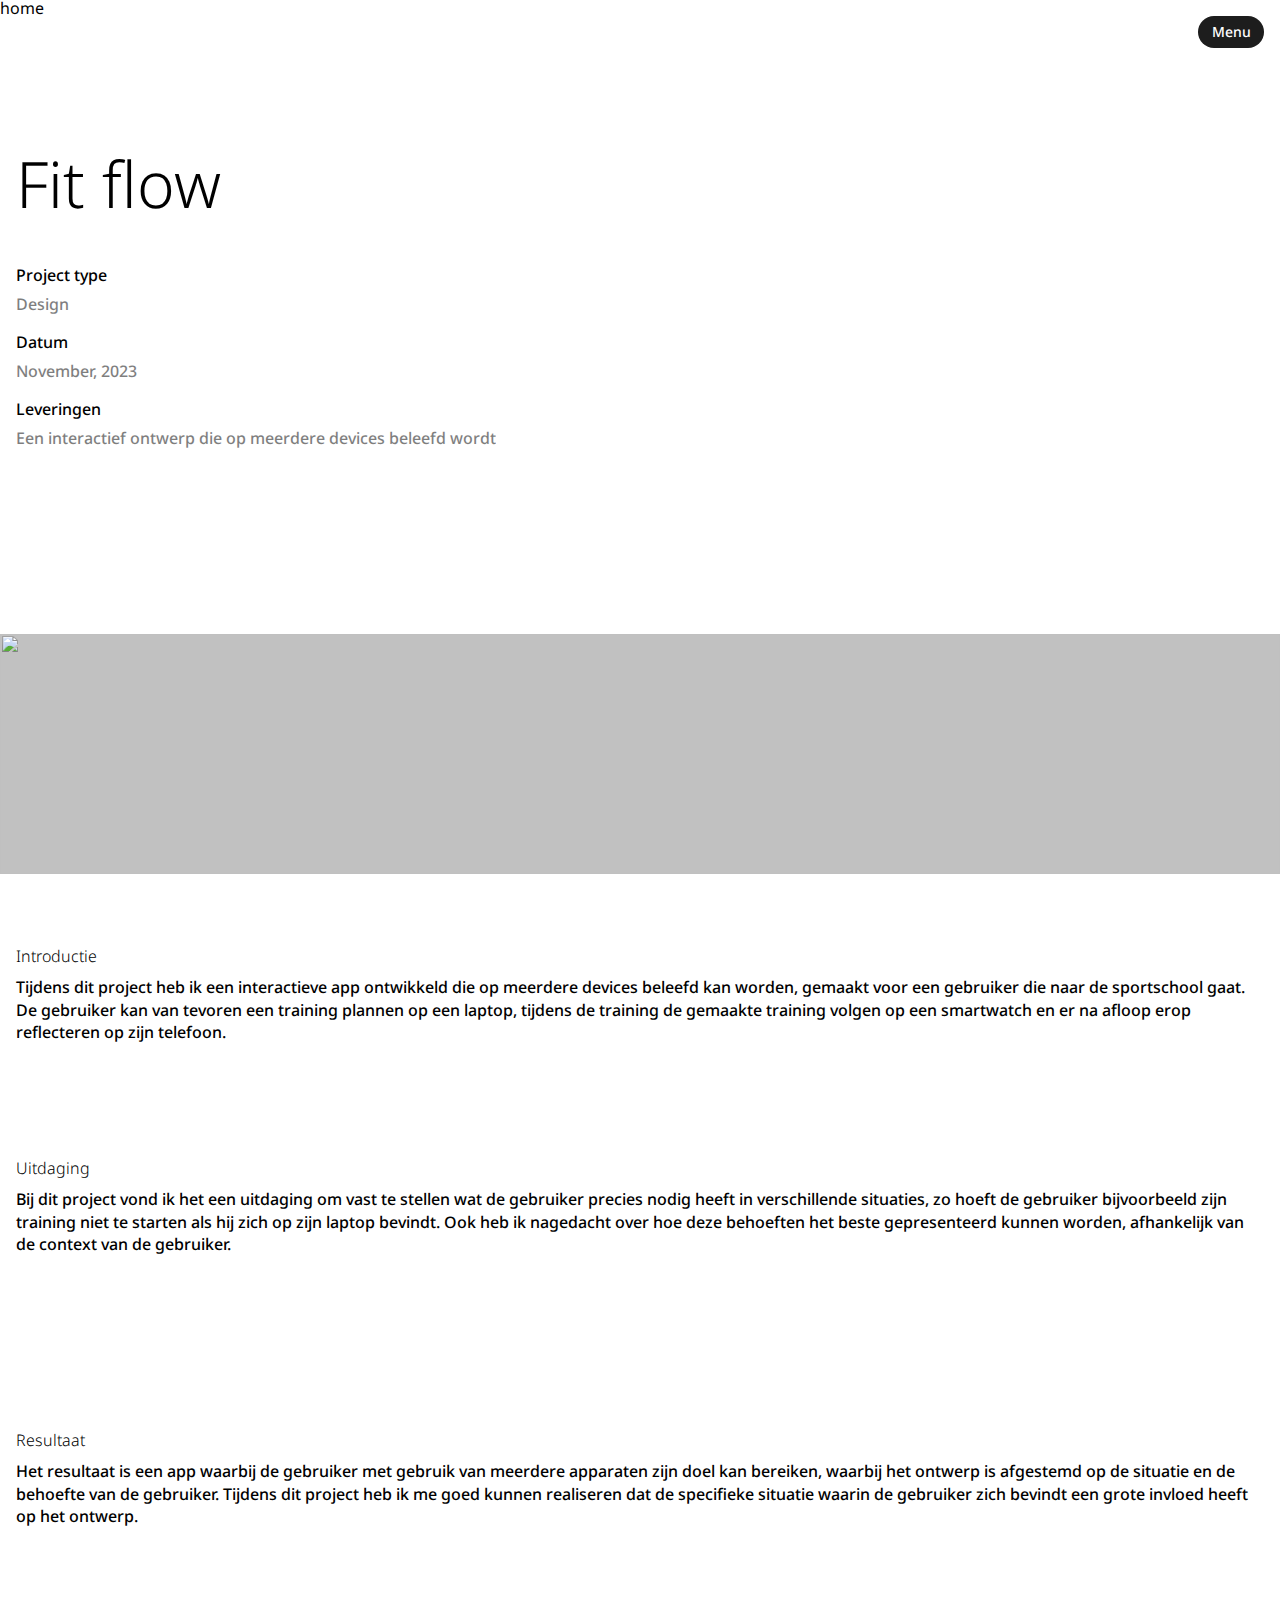
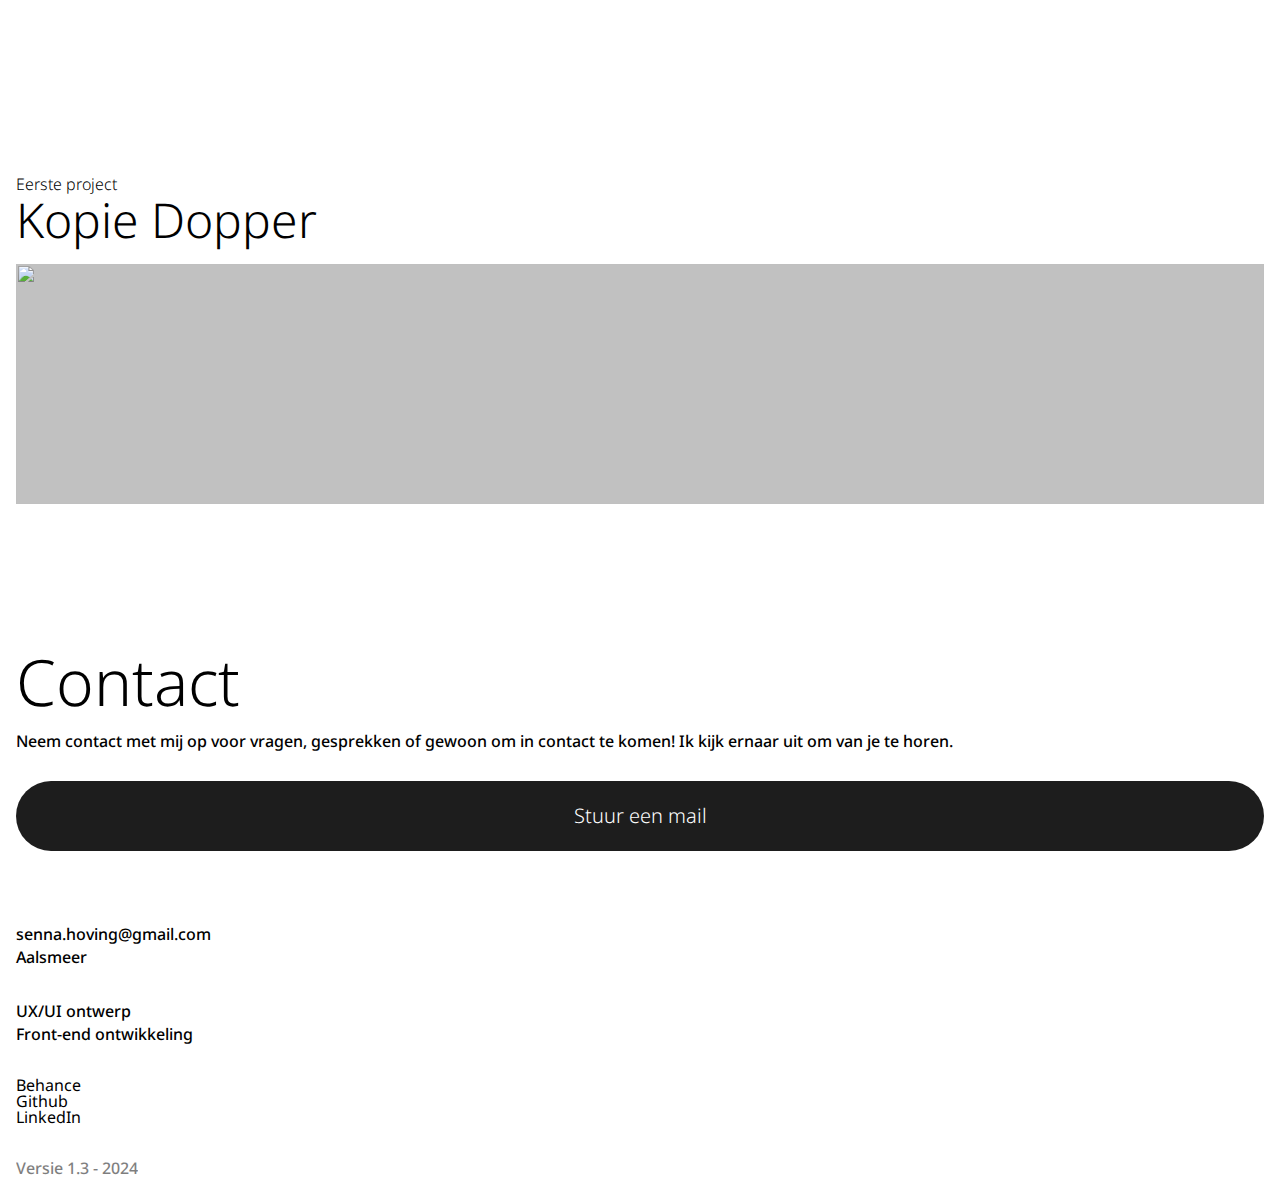
==== fitFlow.html @ cb9d4ec8 "alles visueel goed nog geen img meegestuurd" ====
<!DOCTYPE html>
<html lang="en">
<head>
    <meta charset="UTF-8">
    <meta name="viewport" content="width=device-width, initial-scale=1.0">
    <title>Kopie Dopper</title>
    <link rel="stylesheet" href="style.css">
</head>
<body class="project">
    <header>
        <a href="index.html">home</a>
    </header>
    <nav>
        <div>
            <a href="#gemaaktWerk">Gemaakt werk</a>
            <a href="#overMij">Over mij</a>
            <a href="#footer">Contact</a>
        </div>
        <button>
            <p>Menu</p>
            <span></span>
            <span></span>
        </button>
    </nav>
    <section>
        <h1>Fit flow</h1>
        <div>
            <p>Project type</p>
            <p>Design</p>
        </div>
        <div>
            <p>Datum</p>
            <p>November, 2023</p>
        </div>
        <div>
            <p>Leveringen</p>
            <p>Een interactief ontwerp die op meerdere devices beleefd wordt</p>
        </div>
    </section>
    <div>    
        <img src="images/contentFitFlow/smartwatchMockUp.png" alt="">
    </div>
    <article>
        <div>
            <h2>Introductie</h2>
            <p>Tijdens dit project heb ik een interactieve app ontwikkeld die op meerdere devices beleefd kan worden, gemaakt voor een gebruiker die naar de sportschool gaat. De gebruiker kan van tevoren een training plannen op een laptop, tijdens de training de gemaakte training volgen op een smartwatch en er na afloop erop reflecteren op zijn telefoon.</p>
        </div>
        <img class="load" src="images/contentFitFlow/laptopHomepage.png" alt="">
        <img class="load" src="images/contentFitFlow/laptopDetailPage.png" alt="">
        <div>      
            <h2>Uitdaging</h2>
            <p>Bij dit project vond ik het een uitdaging om vast te stellen wat de gebruiker precies nodig heeft in verschillende situaties, zo hoeft de gebruiker bijvoorbeeld zijn training niet te starten als hij zich op zijn laptop bevindt. Ook heb ik nagedacht over hoe deze behoeften het beste gepresenteerd kunnen worden, afhankelijk van de context van de gebruiker.</p>
        </div>
        <img class="load" src="images/contentFitFlow/screenflowlaptop.jpg" alt="">
        <img class="load" src="images/contentFitFlow/screenflowSmartwatch.jpg" alt="">
        <img class="load" src="images/contentFitFlow/screenflowPhone.jpg" alt="">
        <img class="load" src="images/contentFitFlow/smartwatchTimer.png" alt="">
        <img class="load" src="images/contentFitFlow/phoneWorkoutPage.png" alt="">
        <div>        
            <h2>Resultaat</h2>
            <p>Het resultaat is een app waarbij de gebruiker met gebruik van meerdere apparaten zijn doel kan bereiken, waarbij het ontwerp is afgestemd op de situatie en de behoefte van de gebruiker. Tijdens dit project heb ik me goed kunnen realiseren dat de specifieke situatie waarin de gebruiker zich bevindt een grote invloed heeft op het ontwerp.</p>
        </div>
    </article>
    <a href="kopieDopper.html">
        <section>
            <h2>Eerste project</h2>
            <h3>Kopie Dopper</h3>
            <img src="" alt="">
        </section>
    </a>
    <footer id="footer">
        <div>
            <h2>Contact</h2>
            <p>Neem contact met mij op voor vragen, gesprekken of gewoon om in contact te komen! Ik kijk ernaar uit om van je te horen.</p>
            <button>
                <p>Stuur een mail</p>
                <span></span>
            </button>
        </div>
        <div>
            <p>senna.hoving@gmail.com</p>
            <p>Aalsmeer</p>
        </div>
        <div>
            <p>UX/UI ontwerp</p>
            <p>Front-end ontwikkeling</p>
        </div>
        <div>
            <a href="">Behance</a>
            <a href="">Github</a>
            <a href="">LinkedIn</a>
        </div>
        <p>Versie 1.3 - 2024</p>
    </footer>
    <script src="script.js"></script>
</body>
</html>
---- style.css ----
@import url('https://fonts.googleapis.com/css2?family=Noto+Sans:ital,wght@0,100..900;1,100..900&display=swap');

/* http://meyerweb.com/eric/tools/css/reset/ - v2.0 | 20110126 - License: none (public domain) */
html, body, div, span, applet, object, iframe,
h1, h2, h3, h4, h5, h6, p, blockquote, pre,
a, abbr, acronym, address, big, cite, code,
del, dfn, em, img, ins, kbd, q, s, samp,
small, strike, strong, sub, sup, tt, var,
b, u, i, center,
dl, dt, dd, ol, ul, li,
fieldset, form, label, legend,
table, caption, tbody, tfoot, thead, tr, th, td,
article, aside, canvas, details, embed, 
figure, figcaption, footer, header, hgroup, 
menu, nav, output, ruby, section, summary,
time, mark, audio, video {
	margin: 0;
	padding: 0;
	border: 0;
	font-size: 100%;
	vertical-align: baseline;
}
/* HTML5 display-role reset for older browsers */
article, aside, details, figcaption, figure, 
footer, header, hgroup, menu, nav, section {
	display: block;
}
body {
	line-height: 1;
}
ol, ul {
	list-style: none;
}
blockquote, q {
	quotes: none;
}
blockquote:before, blockquote:after,
q:before, q:after {
	content: '';
	content: none;
}
table {
	border-collapse: collapse;
	border-spacing: 0;
}

/* custom properties */
:root {
    --color-secondary: #000000;
    --color-primary: #ffffff;
    --color-grey-light: #c1c1c1;
    --color-accent: #1d1d1d;

    --font-size-header: 64px; 
    --font-size-title: 20px; 
    --font-size-tekst: 16px; 
    /* nog aanpassen naar em */

    --font-weight-header: 300;
    --font-weight-tekst: 500;

    --margin-side: 1em;

    --font-line-height-tekst: 1.4em;
}

/* styling general*/
* {
    font-family: 'Noto Sans';
}

header div.video {
    height: 600px;
    background-color: var(--color-accent);
}

h2 {
    color: var(--color-secondary);
    font-size: var(--font-size-header);
    font-weight: var(--font-weight-header);
}

p {
    color: var(--color-secondary);
    font-size: var(--font-size-tekst);
    font-weight: var(--font-weight-tekst);
    line-height: var(--font-line-height-tekst);
}

a {
    color: #000000;
    text-decoration: none;
}

nav {
    position: fixed;
    top: 1em;
    right: 1em;
    display: flex;
    flex-direction: row;
    align-items: center;
    gap: 0.5em;
    height: 2em;
    z-index: 3;
}

nav button {
    background-color: var(--color-accent);
    border: none;
    padding: 0.5em 1em;
    border-radius: 5em;
    position: relative;
}

nav button p {
    color: var(--color-primary);
    font-size: 14px;
}

nav div {
    height: 2em;
    display: flex;
    gap: 0.5em;
    visibility: hidden;
}

nav div a {
    background-color: var(--color-accent);
    border: none;
    padding: 0.5em 1em;
    border-radius: 5em;
    font-size: 14px;
    color: var(--color-primary);
    position: relative;
    transform: translateX(100vw);
    opacity: 0;
}

header nav > a {
    background-color: var(--color-accent);
    padding: 0.5em 1em;
    color: var(--color-primary);
    border-radius: 4em;
    position: fixed;
    top: 1em;
    left: 1em;
    z-index: 4;
    visibility: visible;
}

nav.open button {
    padding: 0.5em 0;
}

nav.open button p {
    visibility: hidden;
}

nav.open button span {
    position: absolute;
    display: block;
    top: 50%;
    left: 50%;
    height: 2px;
    width: 16px;
    background-color: var(--color-primary);
    border-radius: 1px;
}

nav.open button span:nth-child(2) {
    transform: translate(-50%, -50%) rotate(45deg);
}
  
nav.open button span:nth-child(3) {
    transform: translate(-50%, -50%) rotate(-45deg);
}

nav.open div {
    visibility: visible;
    display: flex;
}

nav.open div a {
    position: relative;
    transform: translateX(0);
    transition: all 1s;
    opacity: 1;
}

header nav.open > a {
    visibility: hidden;
    opacity: 0;
    transition: all 0.5s;
    z-index: 2;
}

section {
    margin: 1.5em var(--margin-side) 5.5em var(--margin-side);
}

footer {
    margin: 1.5em var(--margin-side) 1.5em var(--margin-side);
    display: grid;
    gap: 2em;
    grid-template-rows: auto auto auto auto auto; 
}

footer div:first-of-type {
    grid-row-start: 1;
    grid-row-end: 2;
}

footer div:first-of-type p {
    margin: 1em 0;
}

footer div:first-of-type button {
    width: 100%;
    margin: 1em 0 3em 0;
    background-color: var(--color-accent);
    border: none;
    border-radius: 3em;
    position: relative;
    overflow: hidden;
}

footer div:first-of-type button p {
    position: relative;
    color: var(--color-primary);
    font-size: 1.5em;
    font-weight: var(--font-weight-header);
    z-index: 2;
}

footer div:first-of-type button span {
    position: absolute;
    background-color: #4C2688;
    width: 110%;
    height: 300%;
    left: -5%;
    border-radius: 50%;
    visibility: hidden;
    transform: translateY(20%);
    z-index: 1;
}

footer div:first-of-type button:hover span {
    visibility: visible;
    transition: all 1s;
    transition-timing-function: ease-out;
    transform: translateY(-60%);
}

footer div:nth-of-type(2) {
    grid-row-start: 2;
    grid-row-end: 3;
}

footer div:nth-of-type(3) {
    grid-row-start: 3;
    grid-row-end: 4;
}

footer div:nth-of-type(4) {
    grid-row-start: 4;
    grid-row-end: 5;
    display: flex;
    flex-direction: column;
}

footer div:nth-of-type(4) a {
    color: var(--color-secondary);
    text-decoration: none;
}

footer > p {
    grid-row-start: 5;
    grid-row-end: 6;
    opacity: 50%;
}

/* intersection observer */
.load {
    opacity: 0;
    transform: translateY(100px);
    transition: opacity 0.5s, transform 1s;
    transition-timing-function: ease-out;
}

.show {
    opacity: 1;
    transform: translateY(0);
}

/* home page */
section:first-of-type h1 {
    color: var(--color-secondary);
    font-size: var(--font-size-header);
    font-weight: var(--font-weight-header);
    padding: 0.5em 0;
}

section:first-of-type p {
    padding: 1em 0;
}

section:nth-of-type(2) {
    display: flex;
    flex-direction: column;
    gap: 2em;
}

section:nth-of-type(2) div {
    margin-bottom: 2em;
}

section:nth-of-type(2) h2 {
    padding: 0.4em 0;
}

section:nth-of-type(2) img {
    background-color: var(--color-grey-light);
    width: 100%;
    pointer-events: none;
}

section:nth-of-type(2) h3 {
    color: var(--color-secondary);
    font-size: var(--font-size-title);
    font-weight: var(--font-weight-tekst);
    margin-top: 1em;
}

section:nth-of-type(2) p {
    color: var(--color-secondary);
    font-size: var(--font-size-tekst);
    font-weight: var(--font-weight-tekst);
    opacity: 50%;
    margin-top: 0.3em;
}

section:nth-of-type(3) {
    display: flex;
    flex-direction: column;
    gap: 1em;
}

section:nth-of-type(3) h2 {
    padding: 0.2em 0;
}

section:nth-of-type(3) img {
    background-color: var(--color-grey-light);
    width: 100%;
    height: 280px;
    pointer-events: none;
}

/* Detail pagina projecten */ 
.project header {
    position: absolute;
}

.project section:first-of-type {
    padding: 8em var(--margin-side) 1.5em var(--margin-side);
    margin: 0;
}

.project section:first-of-type div {
    display: flex;
    gap: 0.4em;
    flex-direction: column;
    margin-bottom: 1em;
}

.project section:first-of-type div:first-of-type {
    margin-top: 1em;
}

.project div:first-of-type img {
    background-color: var(--color-grey-light);
    height: 240px;
    width: 100%;
    margin-top: 3em;
    object-fit: cover;
}

.project section:first-of-type div p {
    padding: 0;
}

.project section:first-of-type div p:last-of-type {
    opacity: 50%;
}

article {
    margin: 1.5em var(--margin-side) 7.5em var(--margin-side);
    display: flex;
    flex-direction: column;
    gap: 1.25em; 
}

article img {
    background-color: var(--color-grey-light);
    width: 100%;
}

article div {
    display: flex;
    flex-direction: column; 
    gap: 0.8em;
}

article div h2 {
    font-size: var(--font-size-tekst);
    margin-top: 3em; 
}

article div p {
    margin-bottom: 0.5em;
}

.project section:last-of-type {
    display: block;
    padding: 7.5em var(--margin-side) 7.5em var(--margin-side);
}

.project section:last-of-type h2 {
    font-size: var(--font-size-tekst);
}

.project section:last-of-type h3 {
    font-size: 3em;
    font-weight: var(--font-weight-header);
    margin: 0.1em 0 0.4em 0;
}

.project section:last-of-type img {
    background-color: var(--color-grey-light);
    height: 240px;
    width: 100%;
}
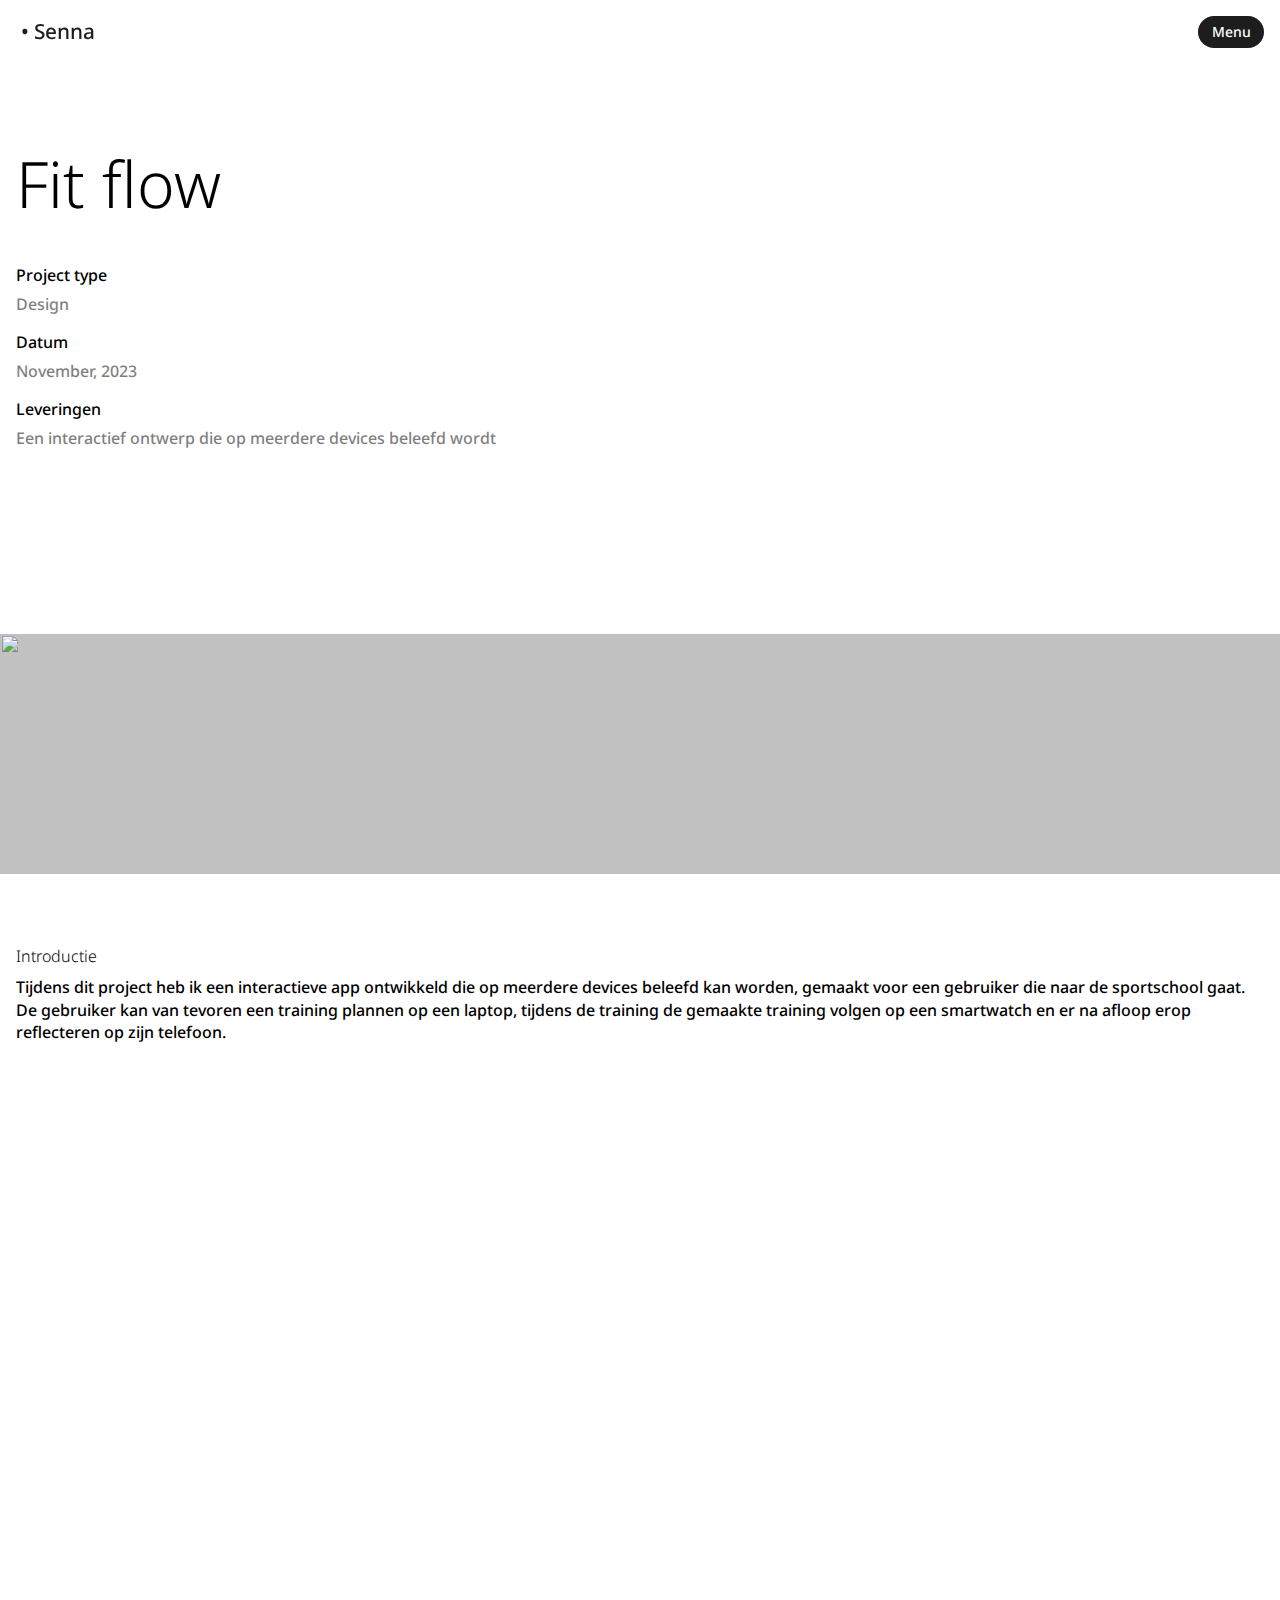
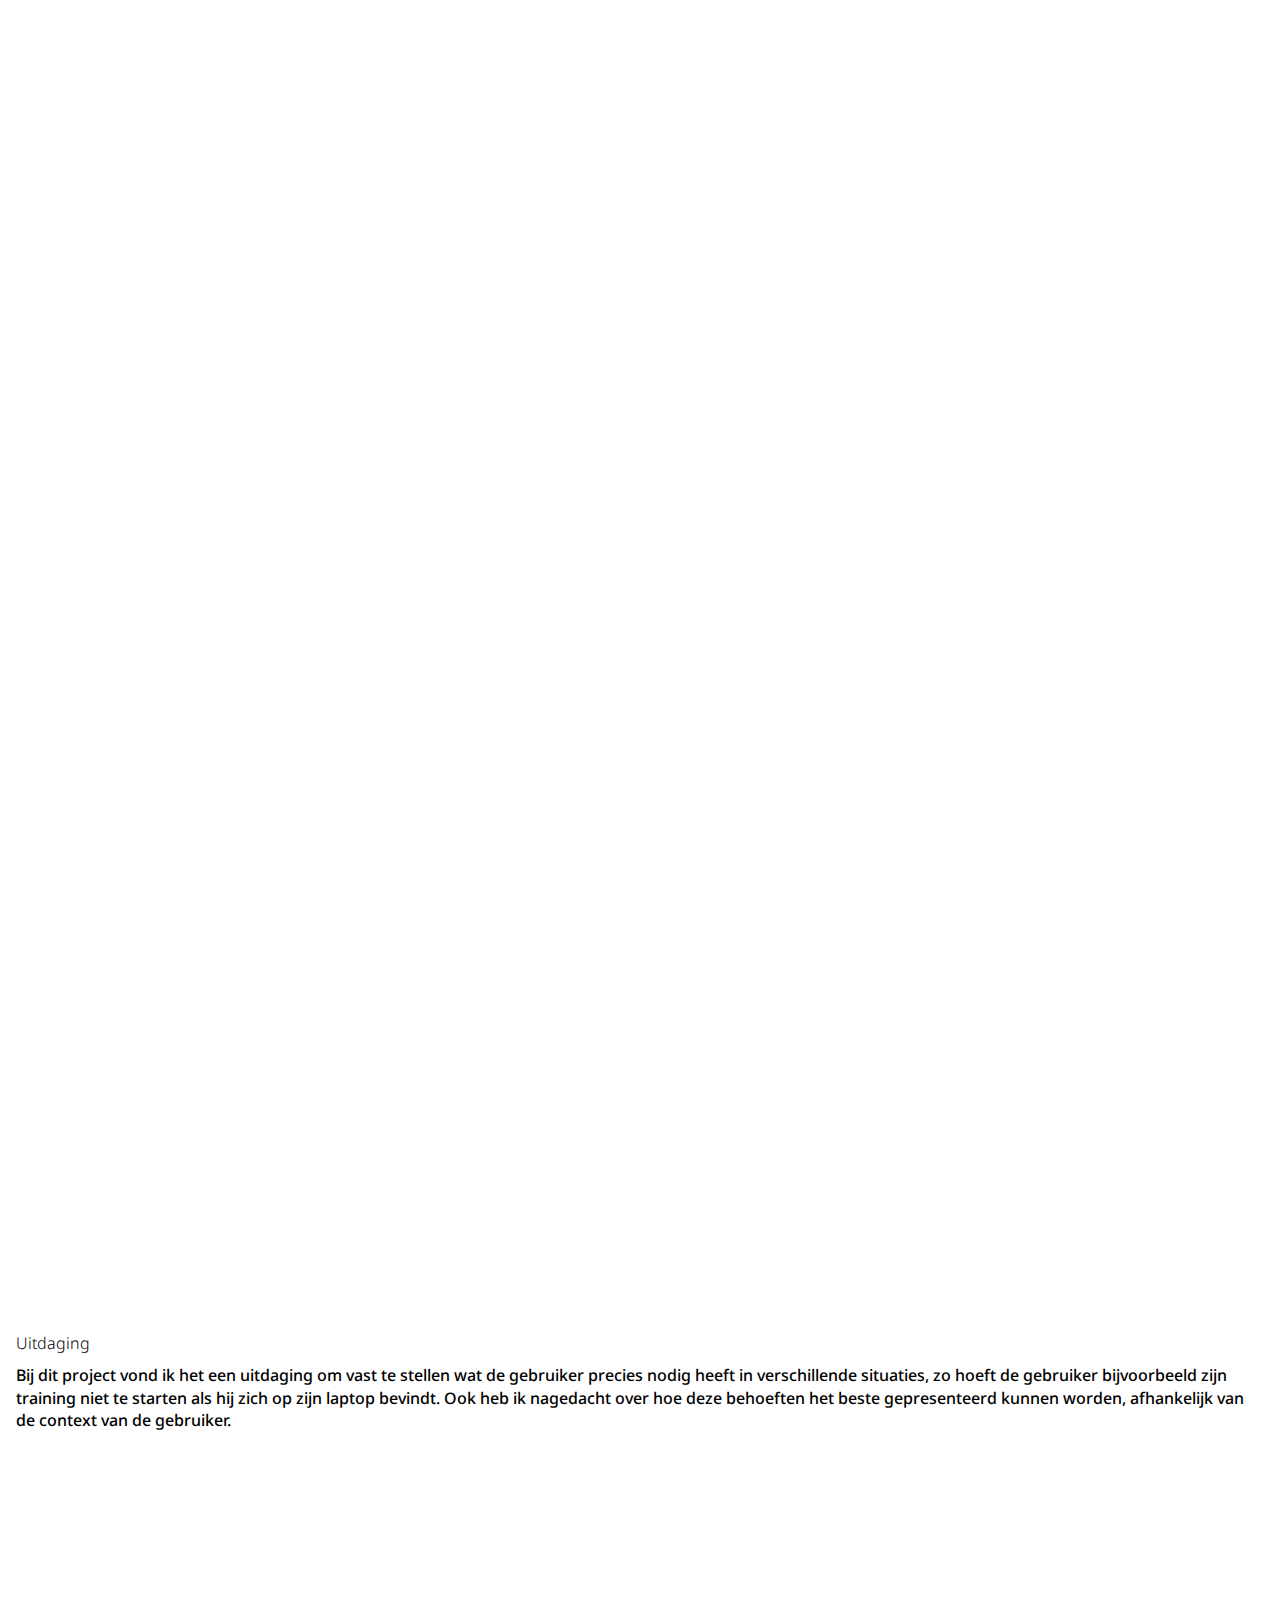
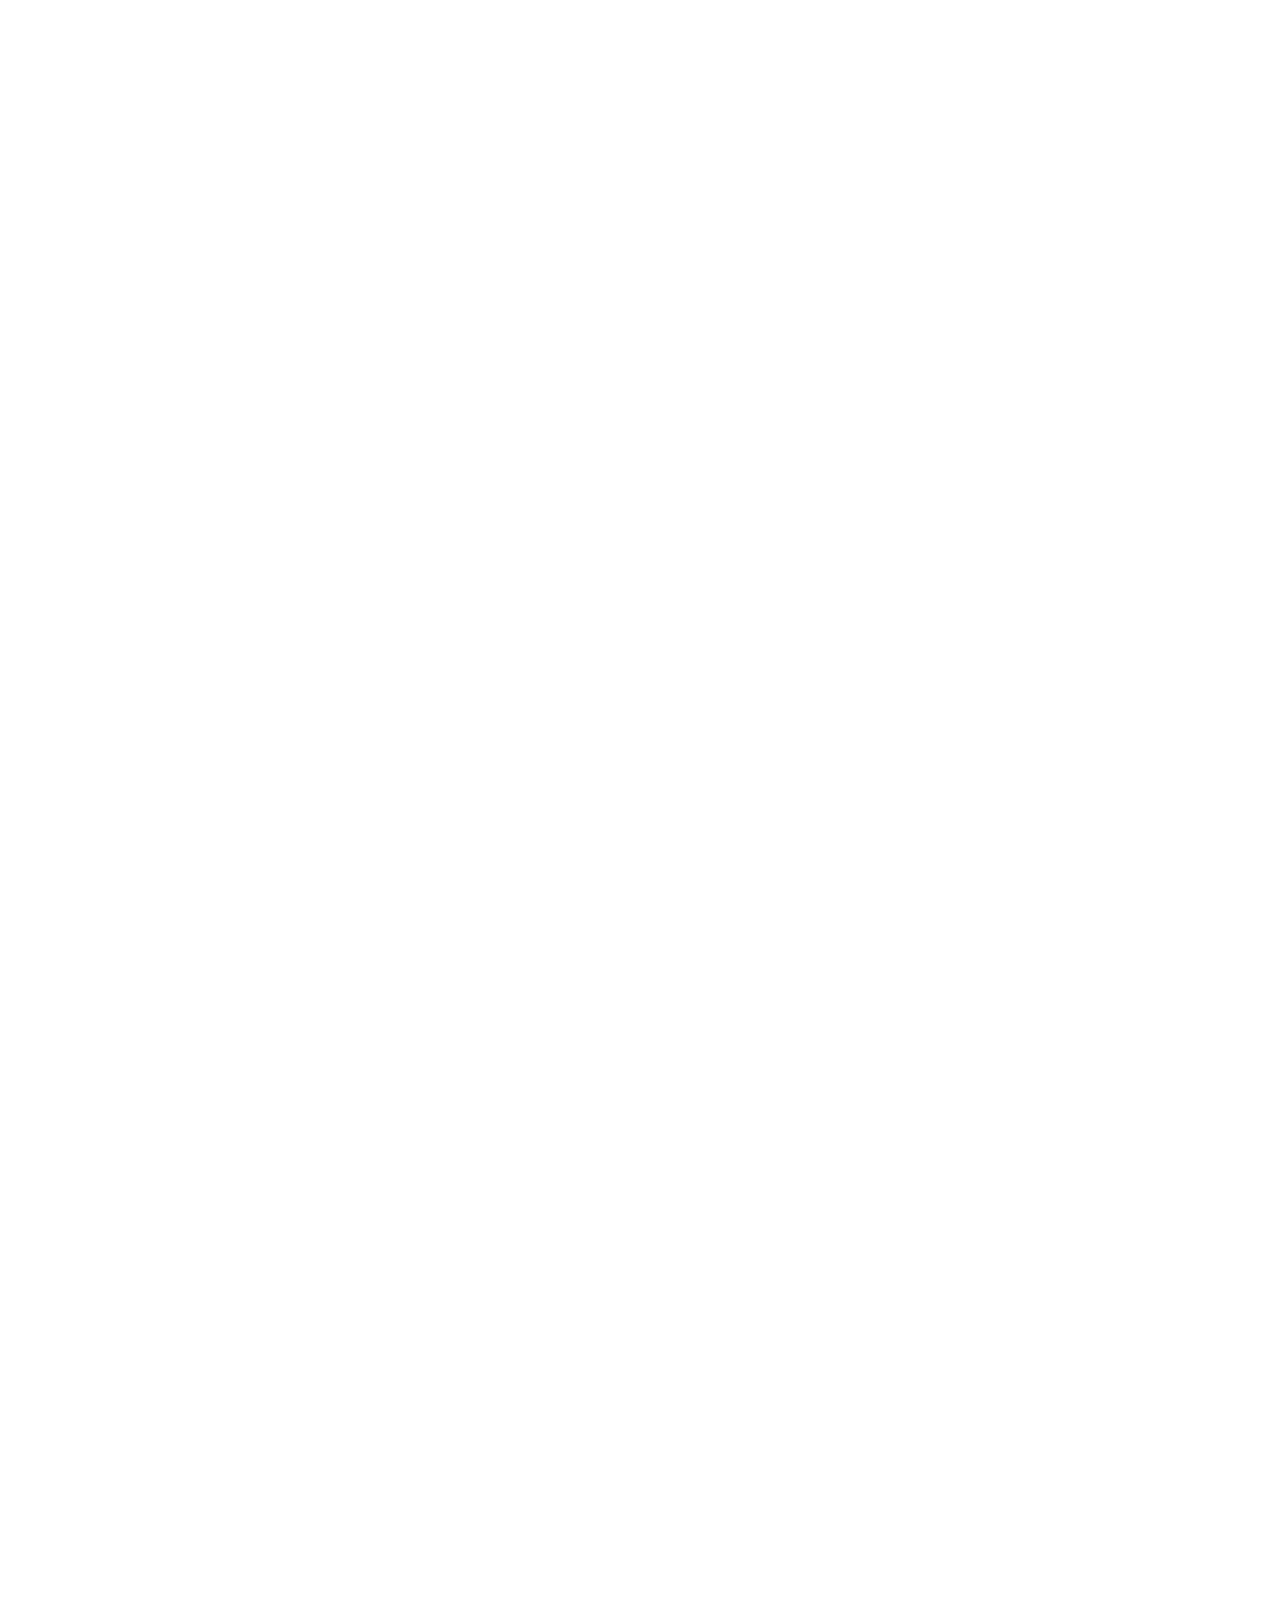
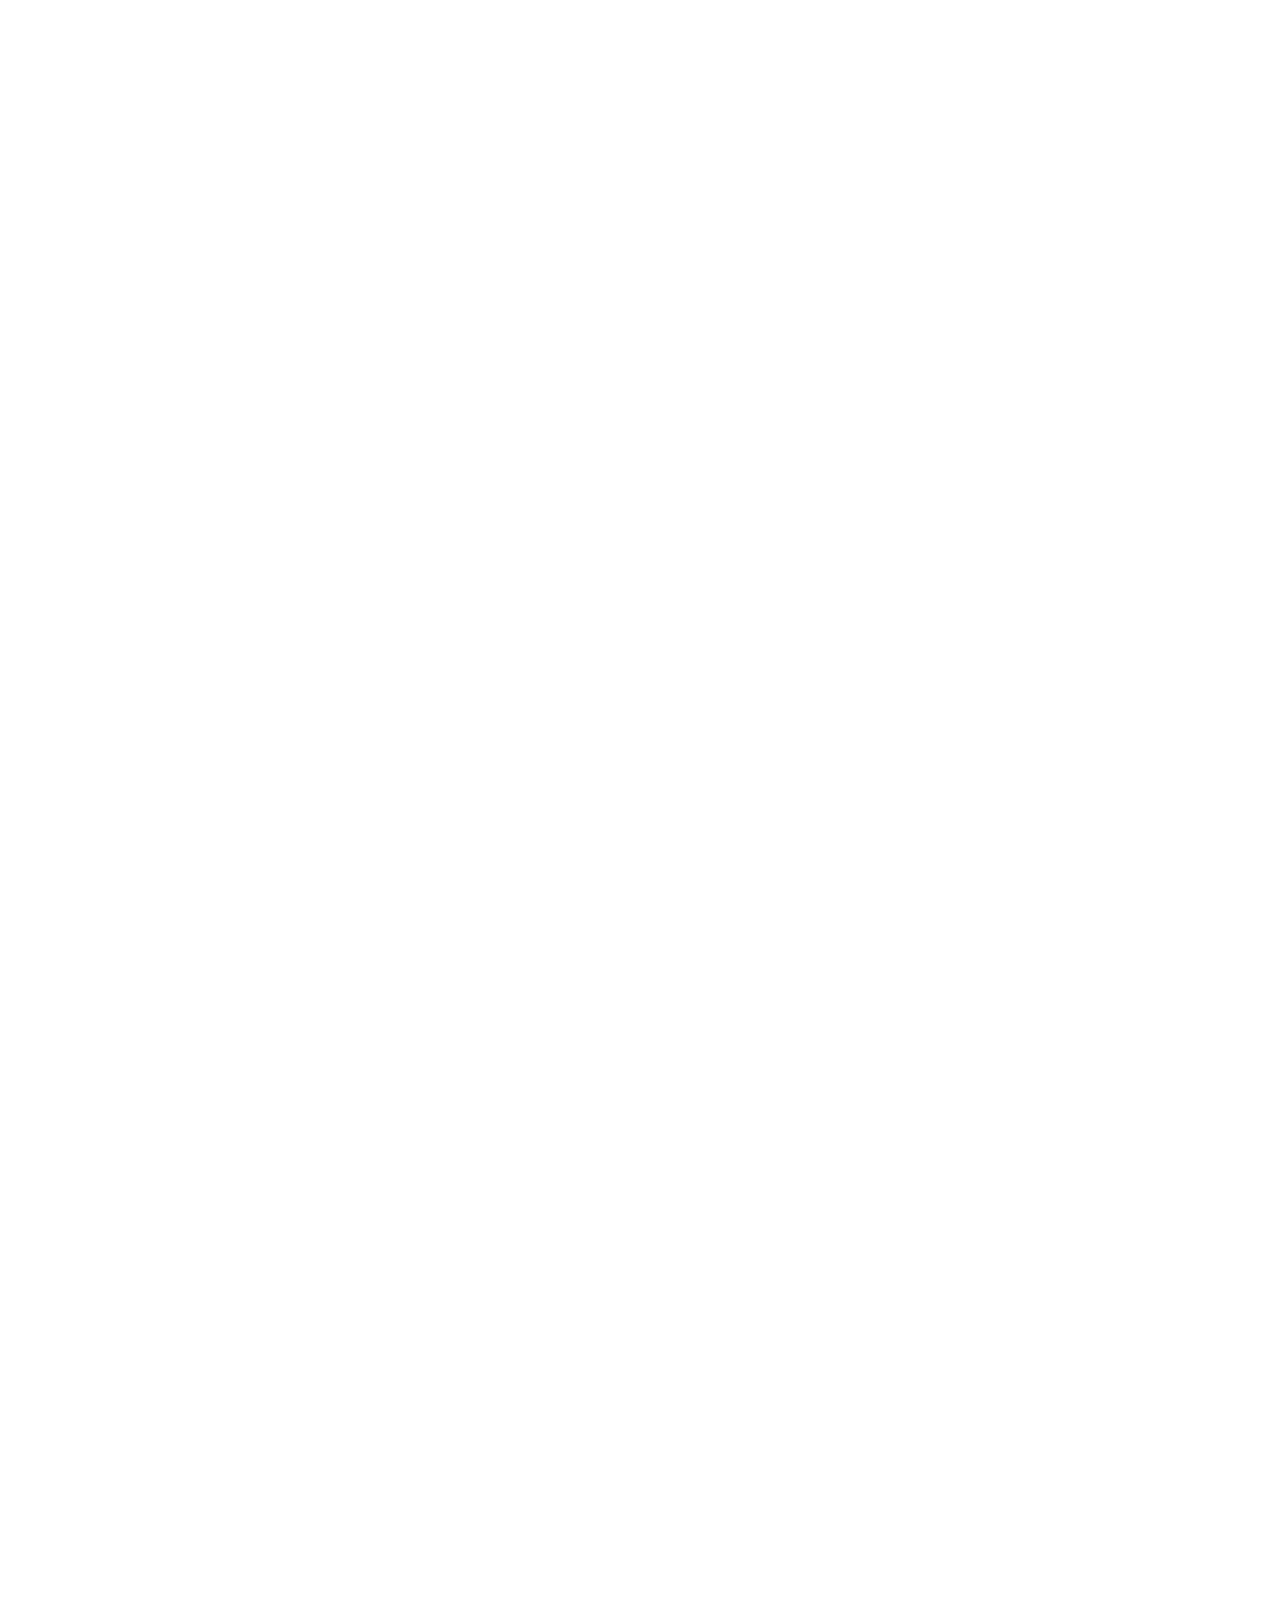
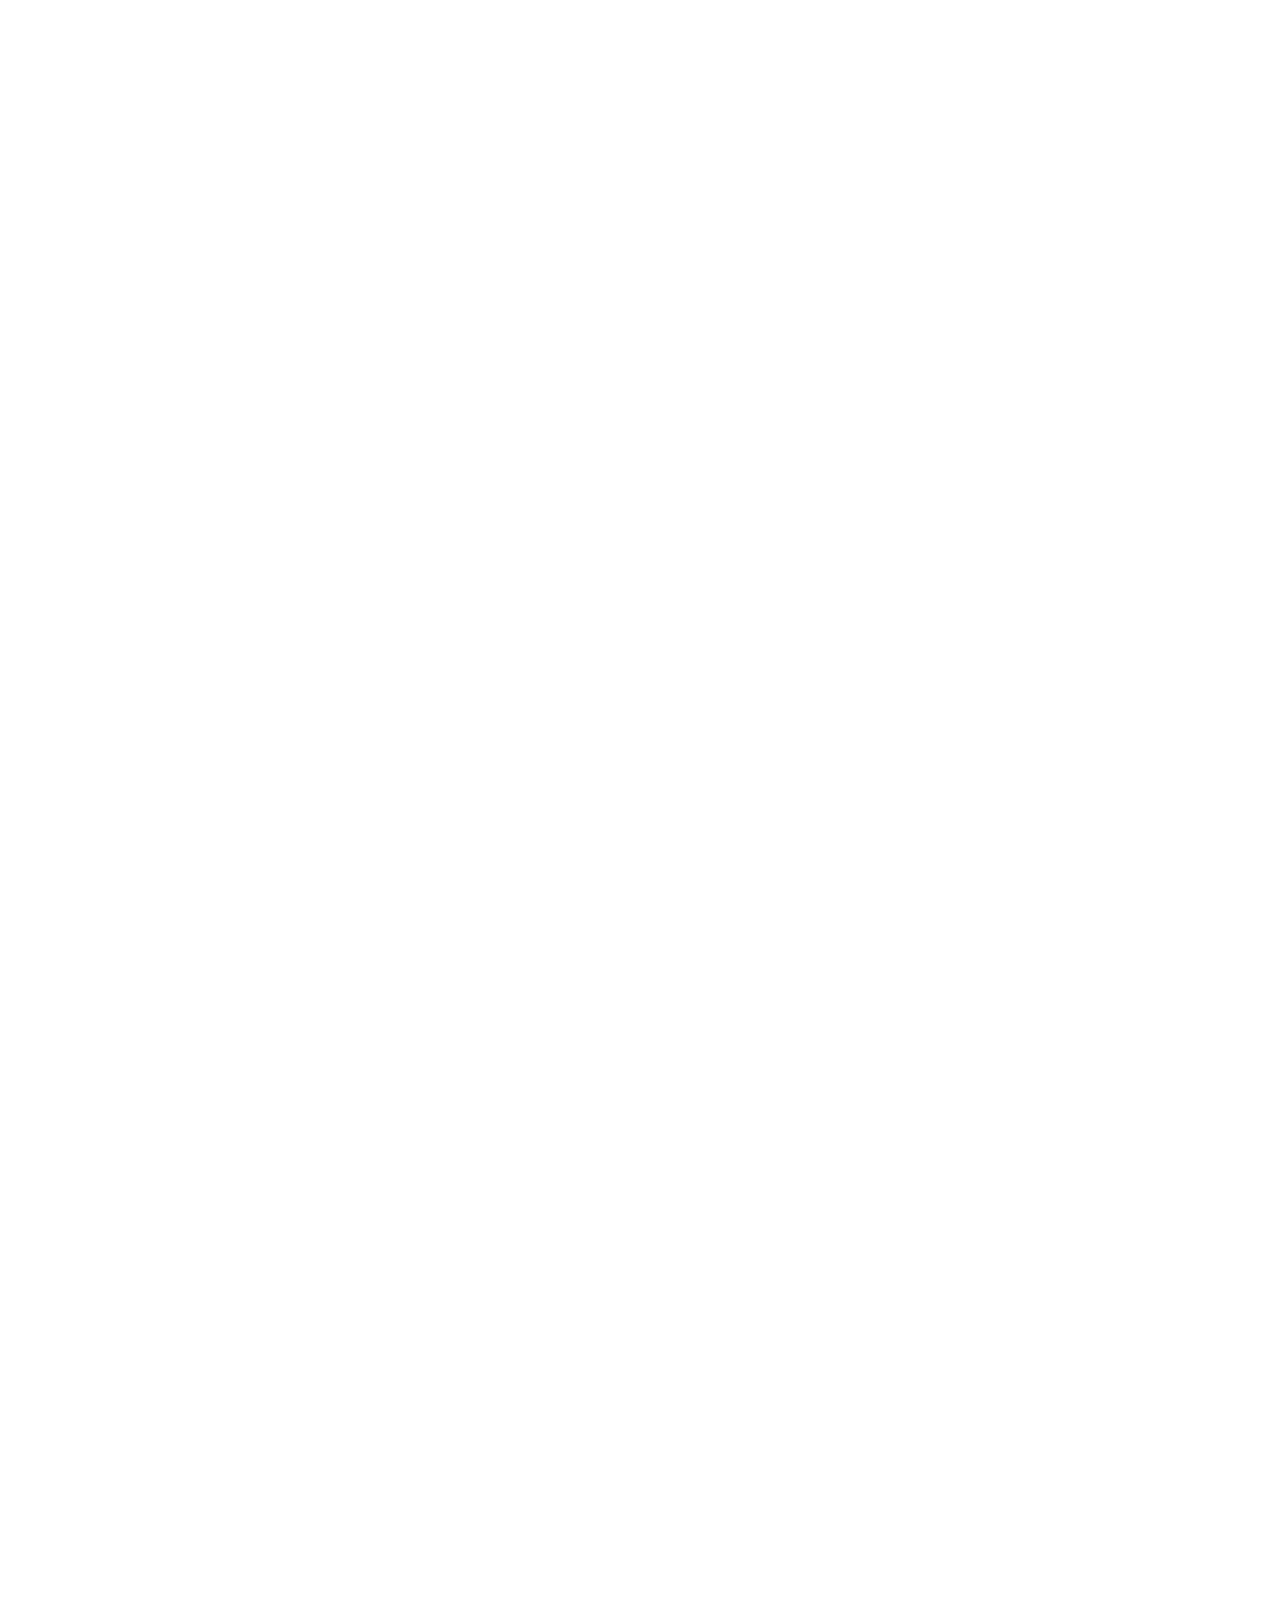
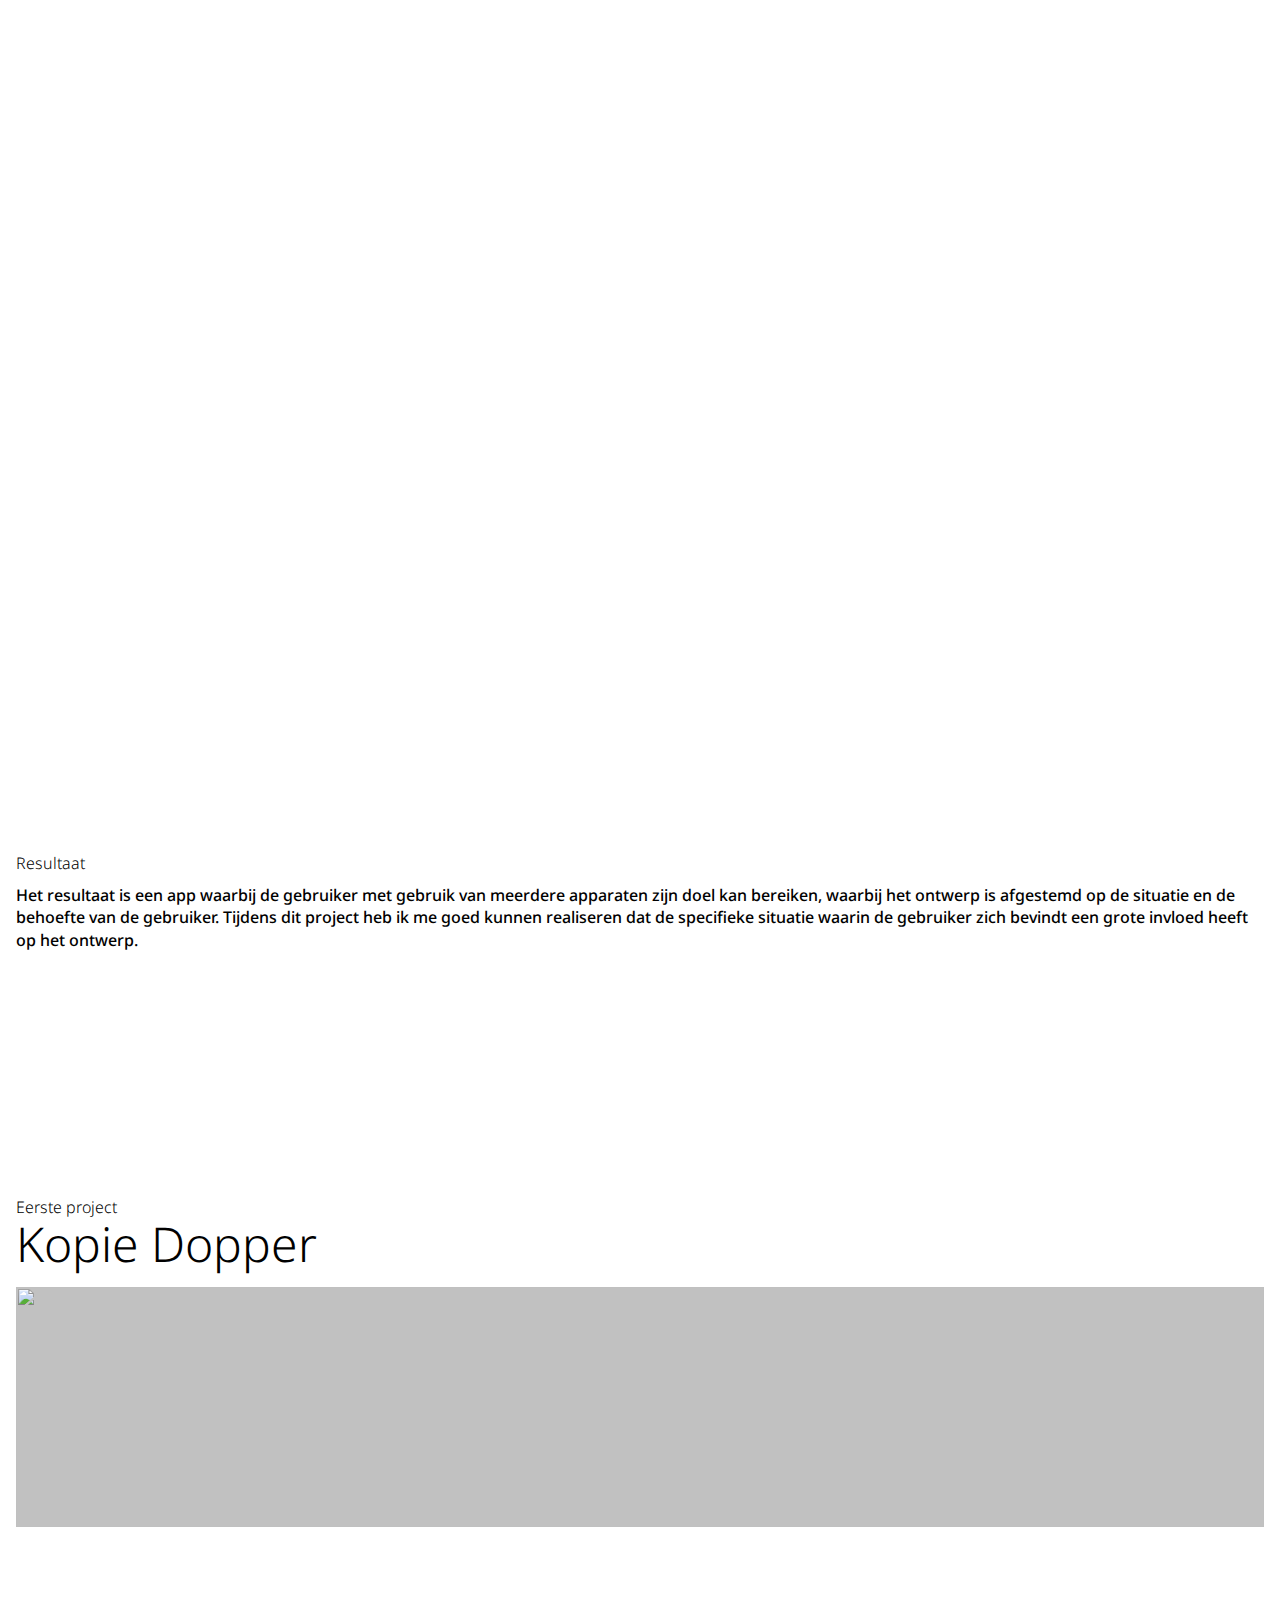
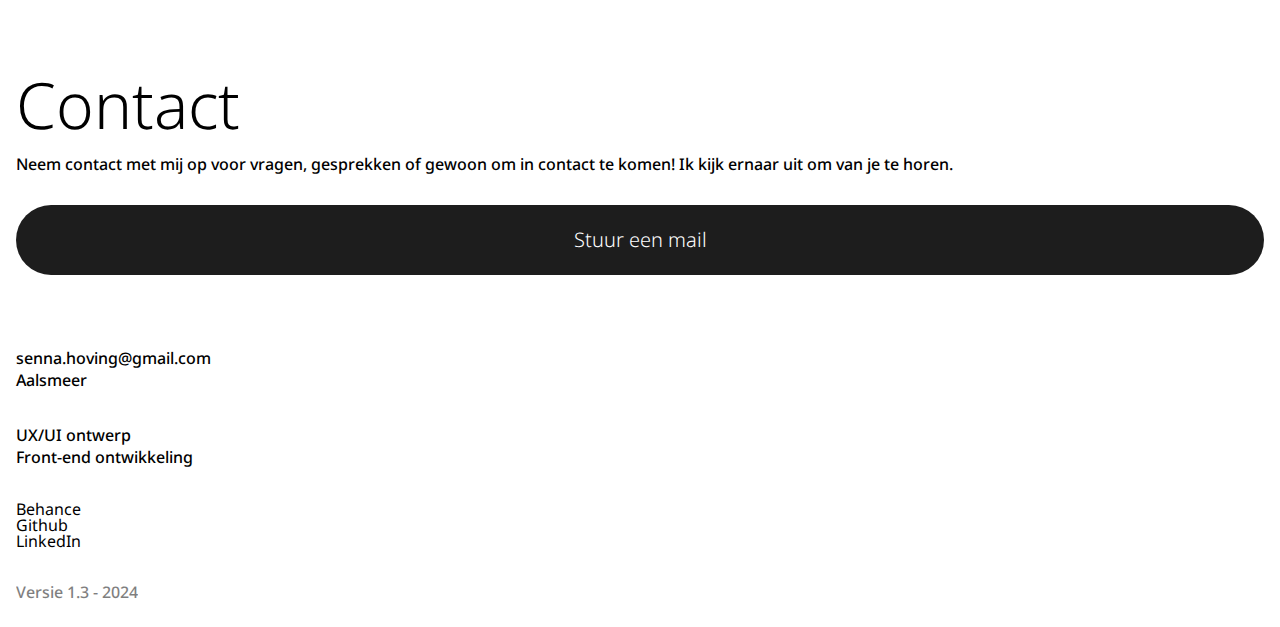
==== commit 820bb54e: "potfolio images en aanpassingen nav en styling" ====
--- a/fitFlow.html
+++ b/fitFlow.html
@@ -8,20 +8,20 @@
 </head>
 <body class="project">
     <header>
-        <a href="index.html">home</a>
+        <nav>
+            <a href="index.html">• Senna</a>
+            <div>
+                <a href="#introductie">introductie</a>
+                <a href="#uitdaging">uitdaging</a>
+                <a href="#resultaat">resultaat</a>
+            </div>
+            <button>
+                <p>Menu</p>
+                <span></span>
+                <span></span>
+            </button>
+        </nav>
     </header>
-    <nav>
-        <div>
-            <a href="#gemaaktWerk">Gemaakt werk</a>
-            <a href="#overMij">Over mij</a>
-            <a href="#footer">Contact</a>
-        </div>
-        <button>
-            <p>Menu</p>
-            <span></span>
-            <span></span>
-        </button>
-    </nav>
     <section>
         <h1>Fit flow</h1>
         <div>
--- a/style.css
+++ b/style.css
@@ -69,11 +69,6 @@
     font-family: 'Noto Sans';
 }
 
-header div.video {
-    height: 600px;
-    background-color: var(--color-accent);
-}
-
 h2 {
     color: var(--color-secondary);
     font-size: var(--font-size-header);
@@ -90,6 +85,22 @@
 a {
     color: #000000;
     text-decoration: none;
+}
+
+/* video */ 
+.slides {
+    height: 600px;
+    width: 100vw;
+    background-color: var(--color-accent);
+    position: relative;
+}
+
+.slides img {
+    height: 100%;
+    display: none;
+    transform: translateX(-50%);
+    position: absolute;
+    left: 50%;
 }
 
 nav {
@@ -115,6 +126,16 @@
 nav button p {
     color: var(--color-primary);
     font-size: 14px;
+}
+
+nav button:hover {
+    background-color: var(--color-grey-light);
+    transition: background-color 0.5s;
+}
+
+nav button:hover p {
+    color: var(--color-accent);
+    transition: color 0.5s;
 }
 
 nav div {
@@ -137,15 +158,26 @@
 }
 
 header nav > a {
-    background-color: var(--color-accent);
-    padding: 0.5em 1em;
-    color: var(--color-primary);
+    color: var(--color-accent);
     border-radius: 4em;
     position: fixed;
     top: 1em;
     left: 1em;
     z-index: 4;
     visibility: visible;
+    font-size: 1.3em;
+    font-weight: var(--font-weight-tekst);
+    transition: transform 0.5s;
+}
+
+header nav > a.hidden {
+    transform: translateY(-100px);
+    transition: transform 0.5s;
+}
+
+header nav > a:hover {
+    color: var(--color-grey-light);
+    transition: color 0.5s;
 }
 
 nav.open button {
@@ -167,6 +199,11 @@
     border-radius: 1px;
 }
 
+nav.open button:hover span {
+    background-color: var(--color-accent);
+    transition: background-color 0.5;
+}
+
 nav.open button span:nth-child(2) {
     transform: translate(-50%, -50%) rotate(45deg);
 }
@@ -185,6 +222,12 @@
     transform: translateX(0);
     transition: all 1s;
     opacity: 1;
+}
+
+nav.open div a:hover {
+    background-color: var(--color-grey-light);
+    color: var(--color-accent);
+    transition: all 0.5s;
 }
 
 header nav.open > a {
@@ -349,11 +392,15 @@
     padding: 0.2em 0;
 }
 
-section:nth-of-type(3) img {
-    background-color: var(--color-grey-light);
-    width: 100%;
-    height: 280px;
+section:nth-of-type(3) div {
+    overflow: hidden;
+}
+
+section:nth-of-type(3) div img {
+    background-color: var(--color-grey-light);
+    width: 100%;
     pointer-events: none;
+    transform: scale(2);
 }
 
 /* Detail pagina projecten */ 
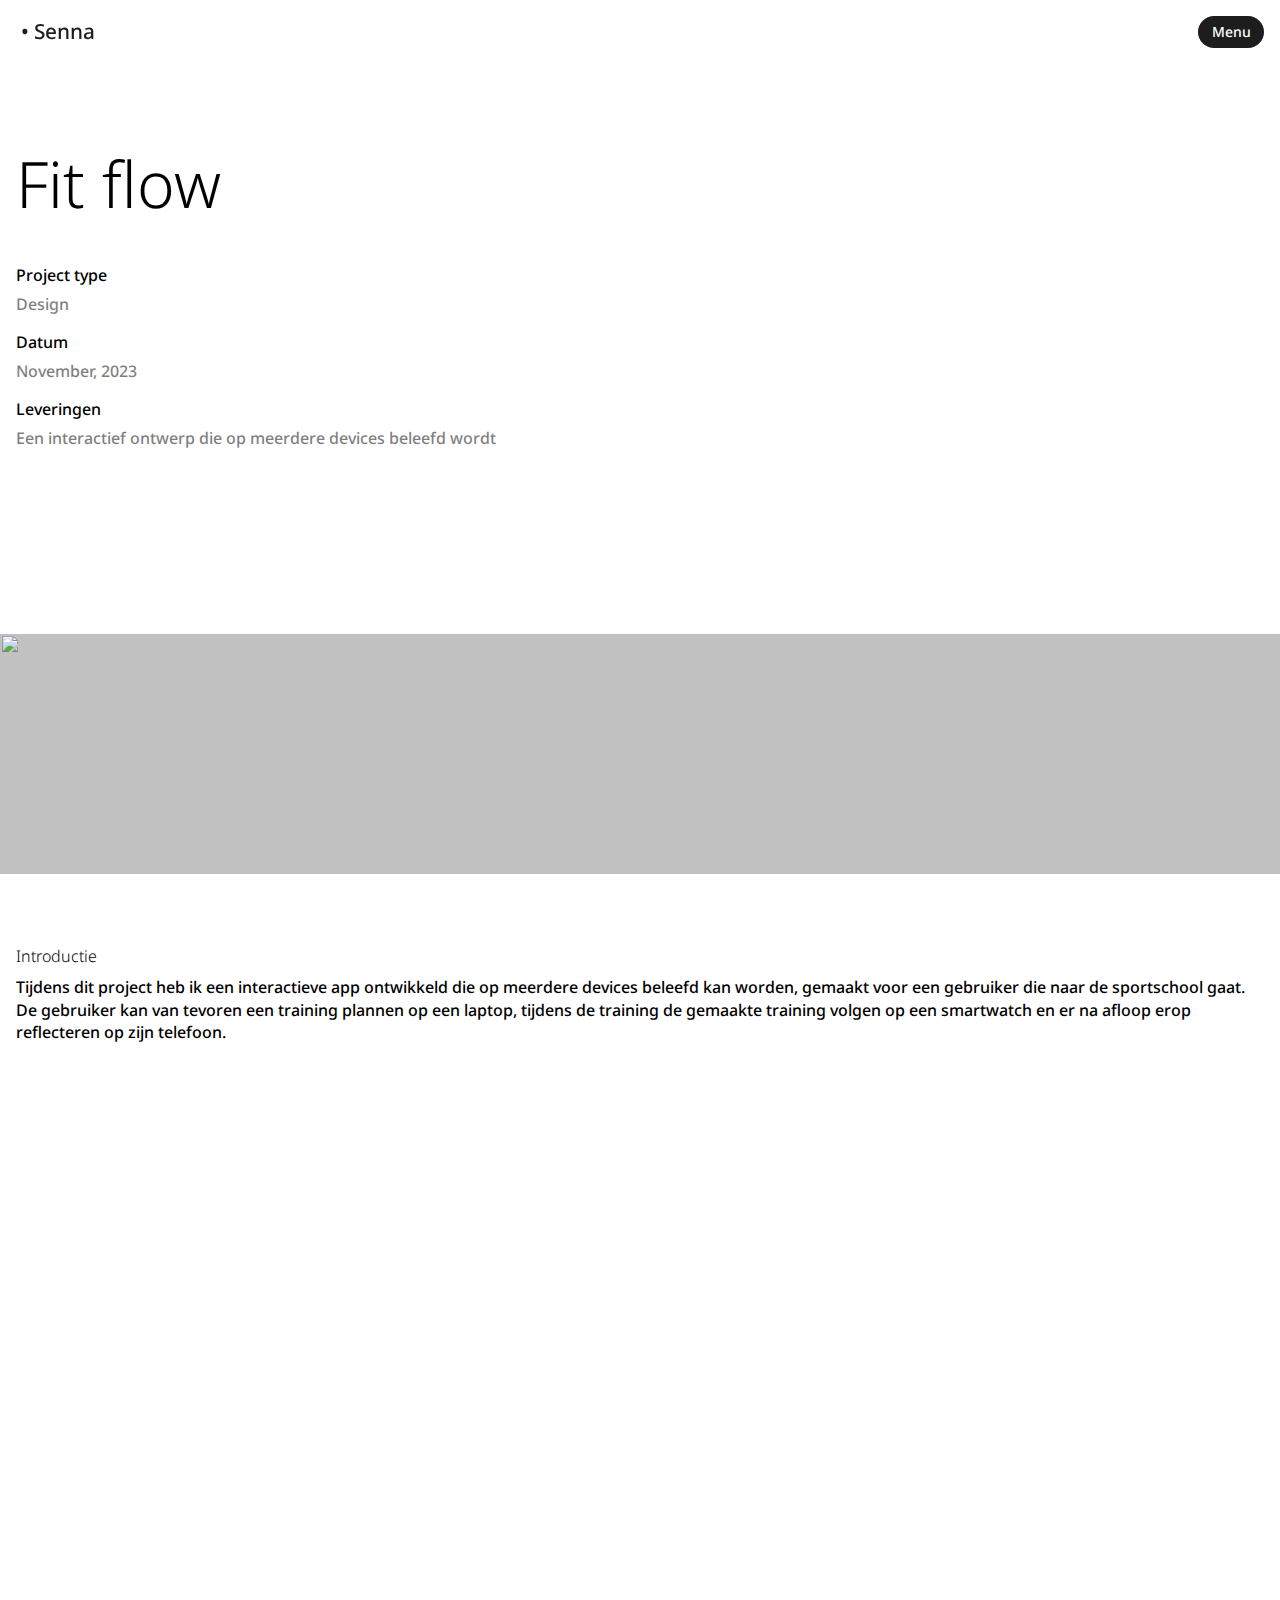
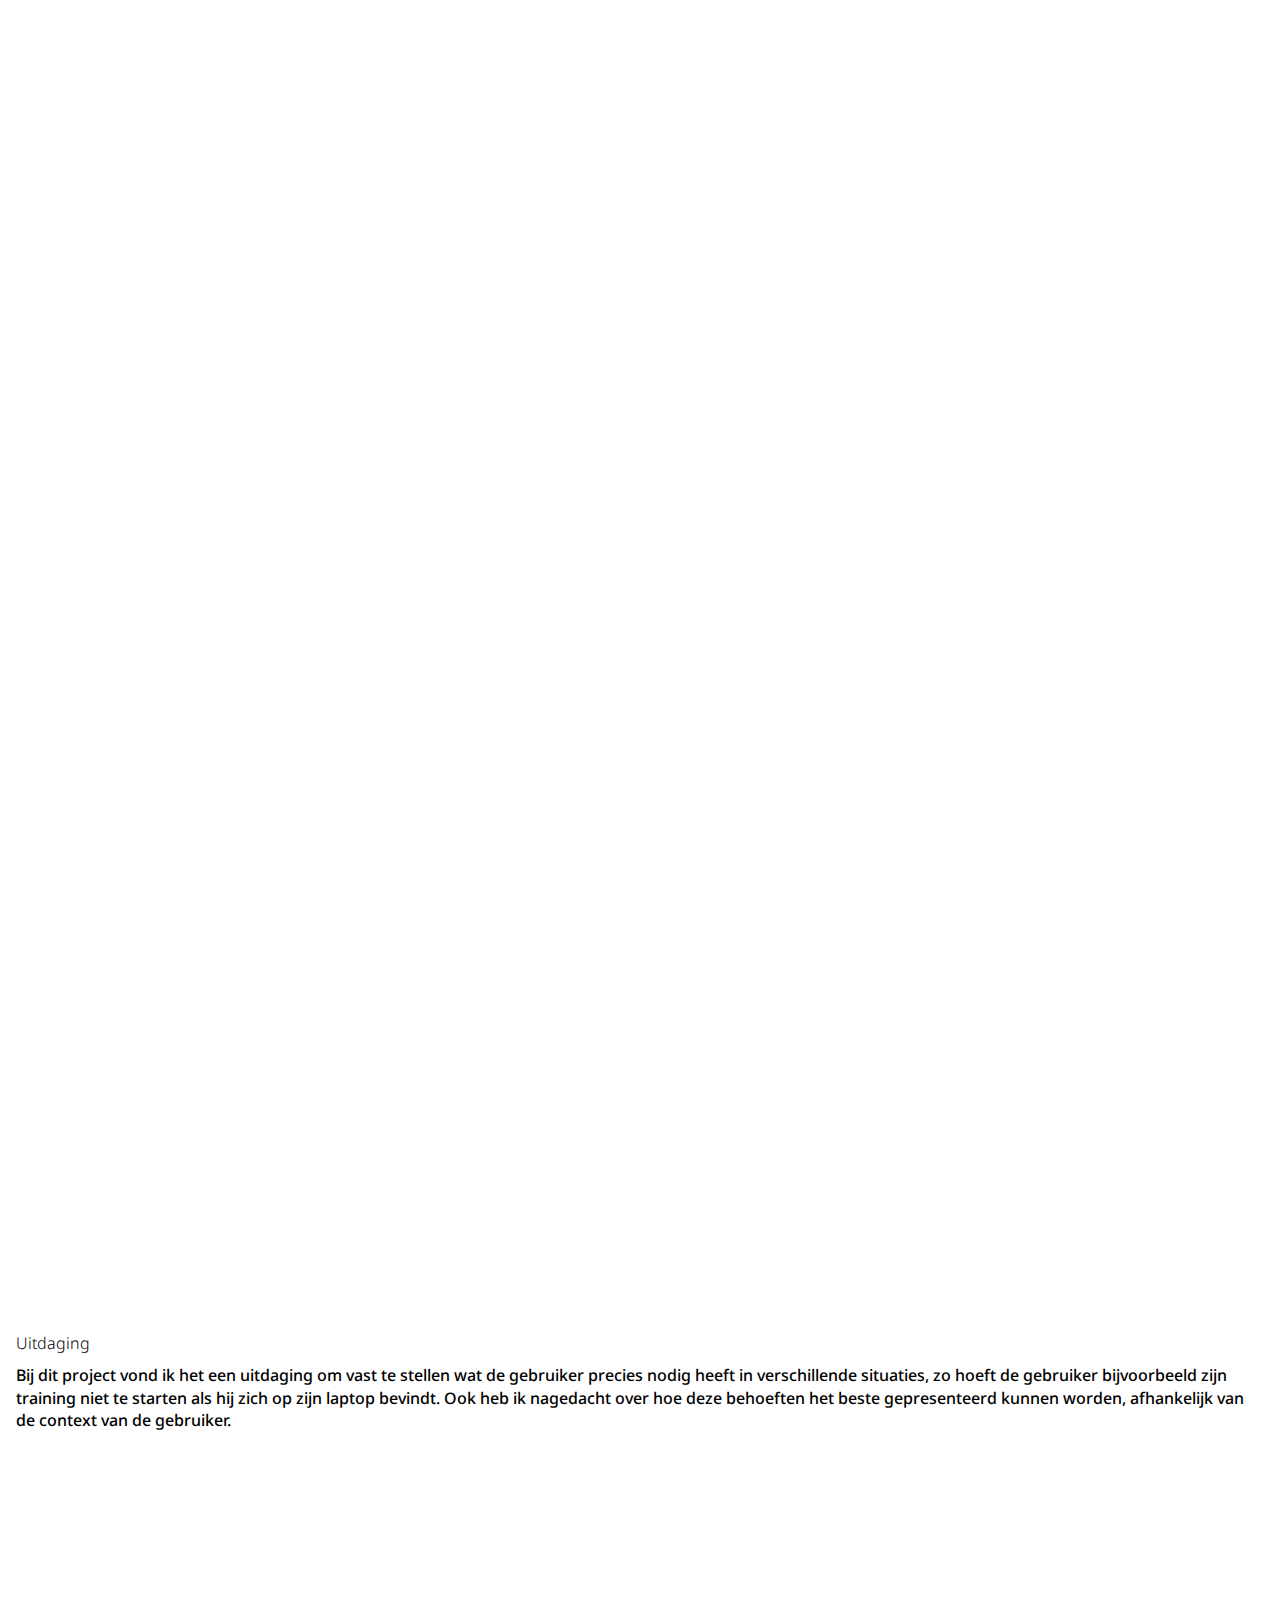
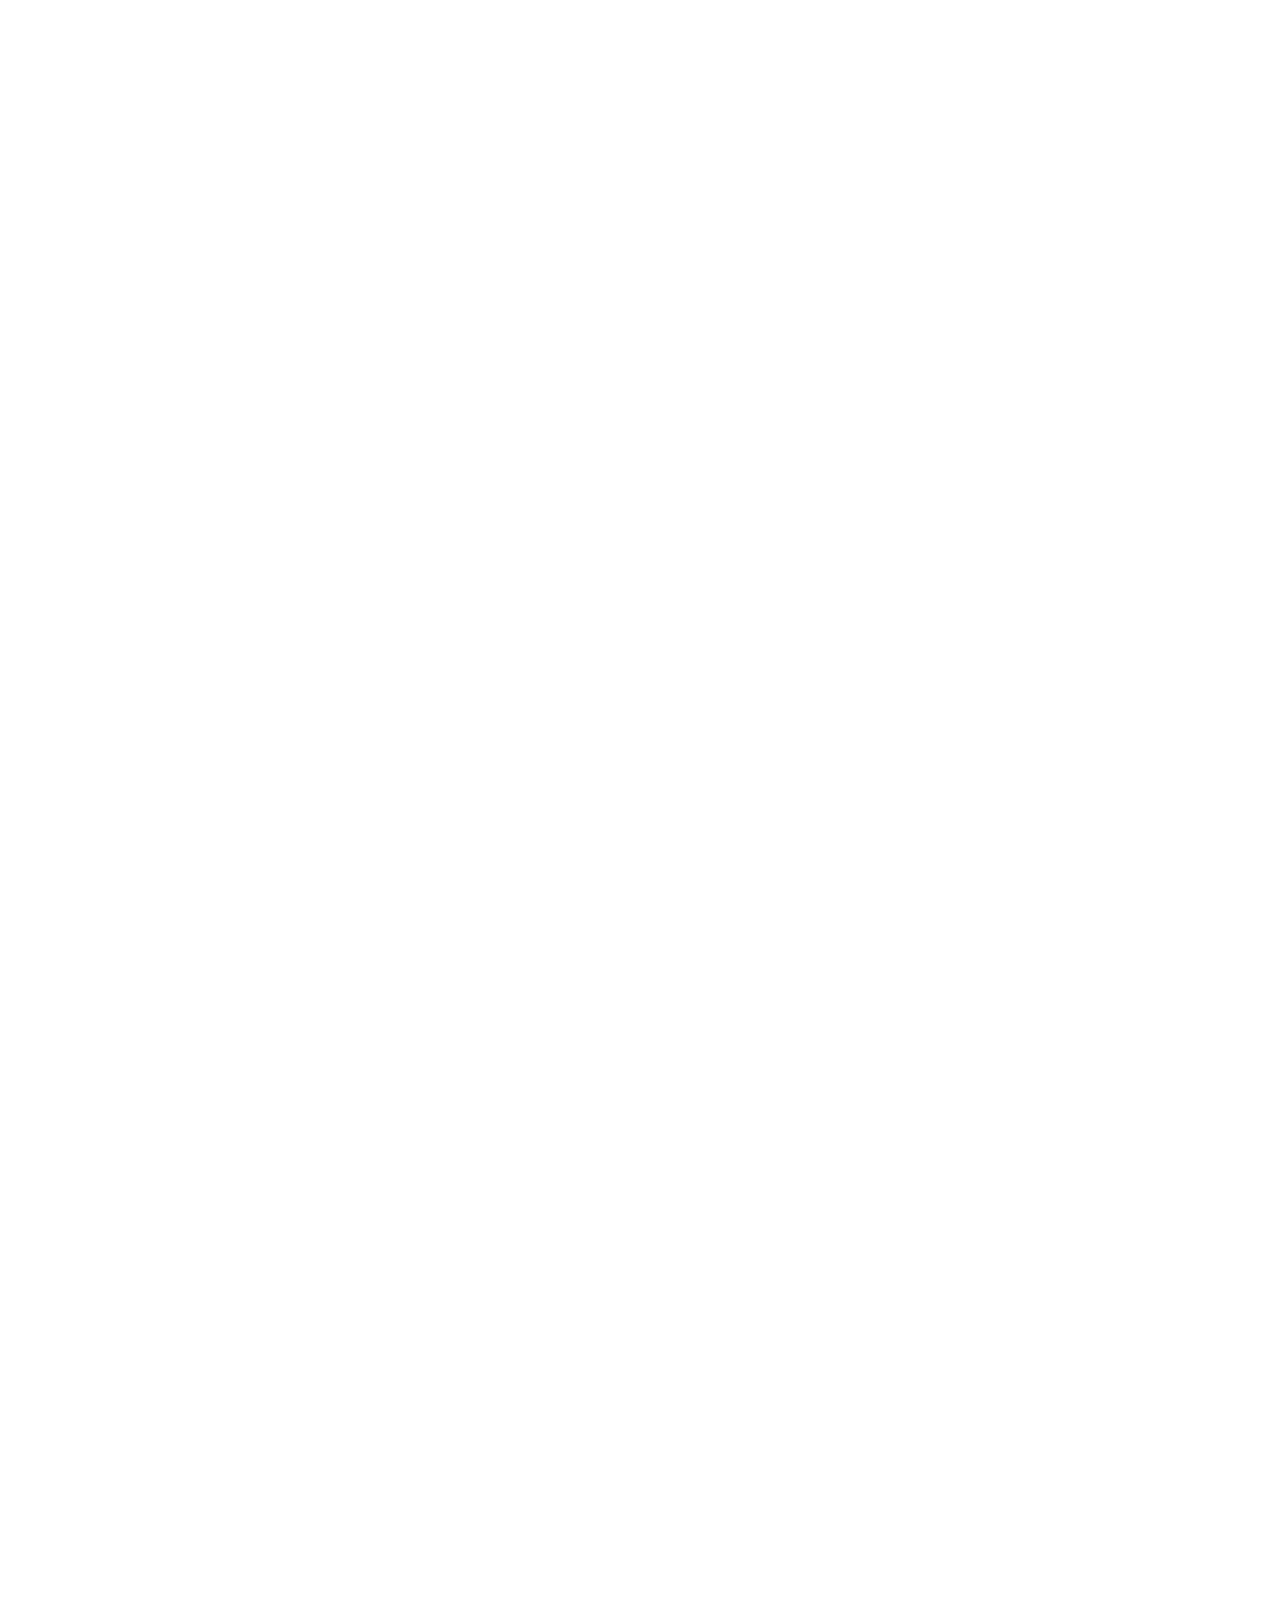
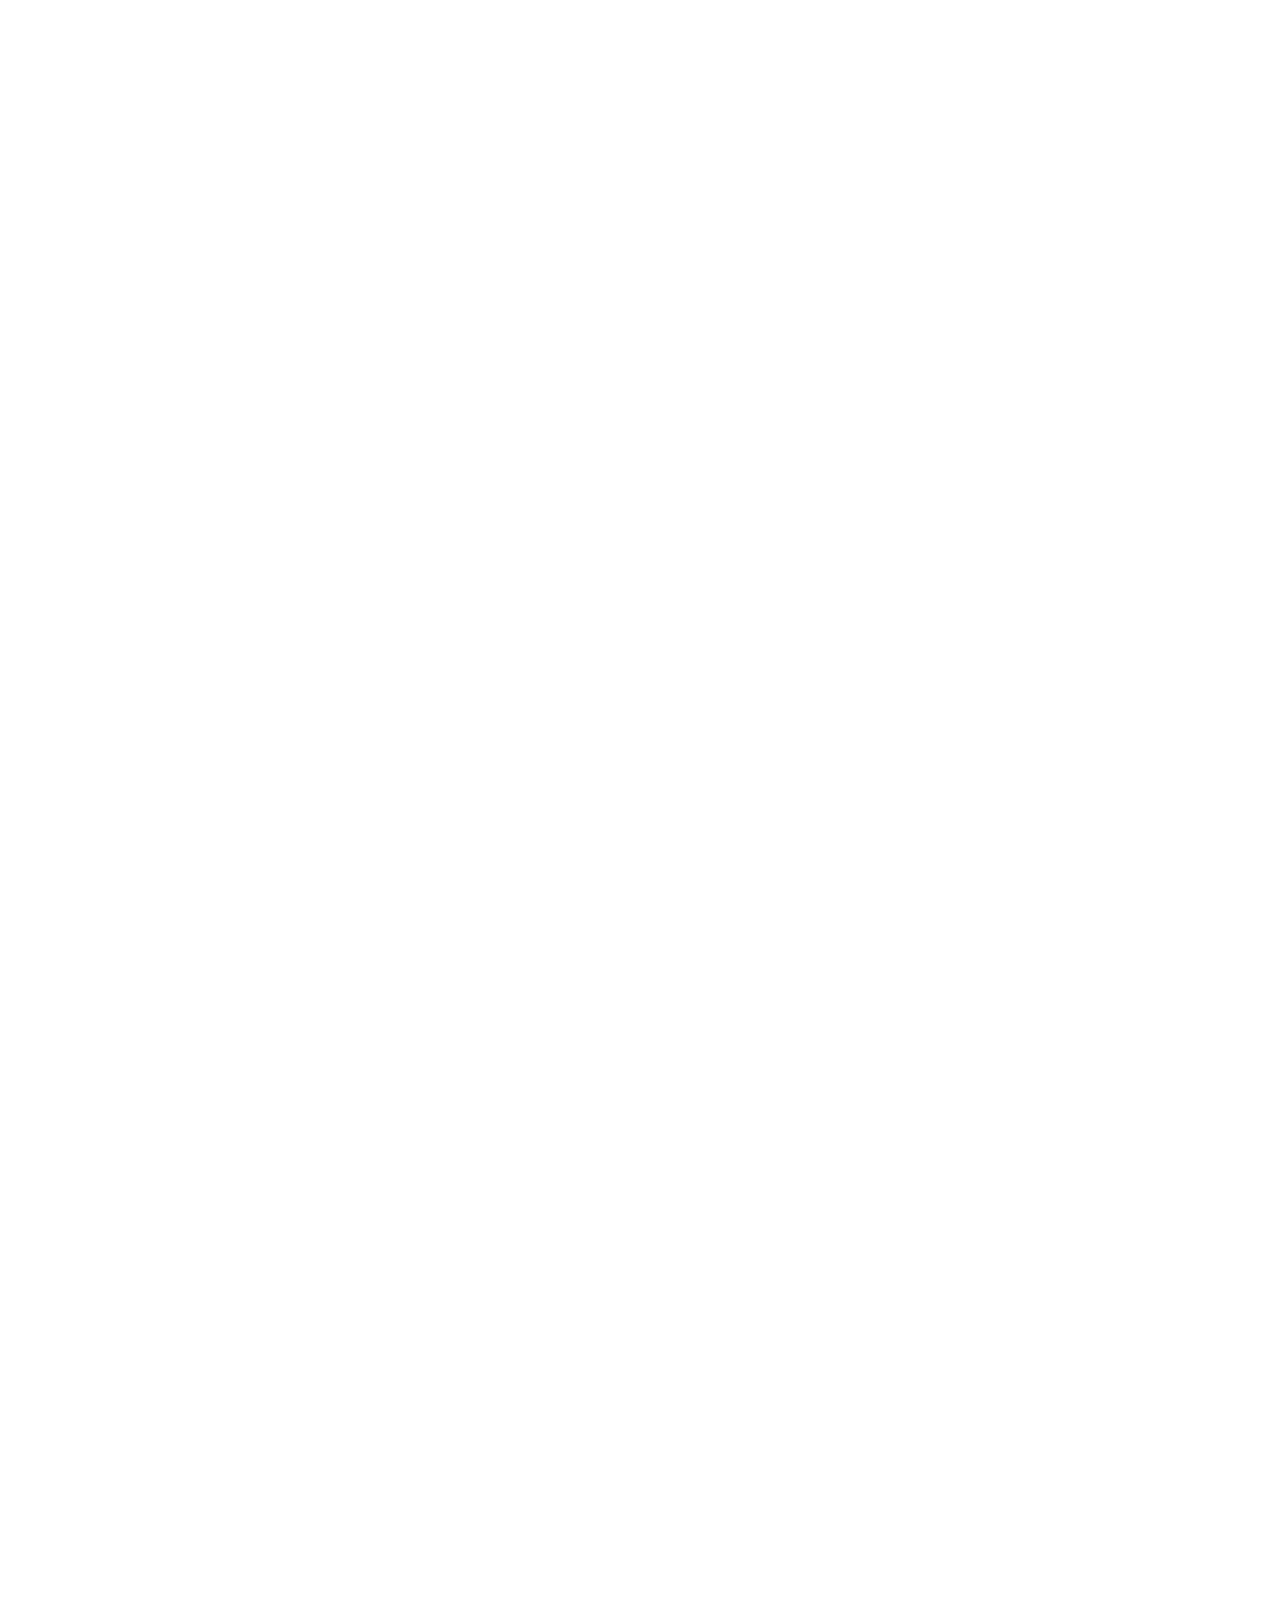
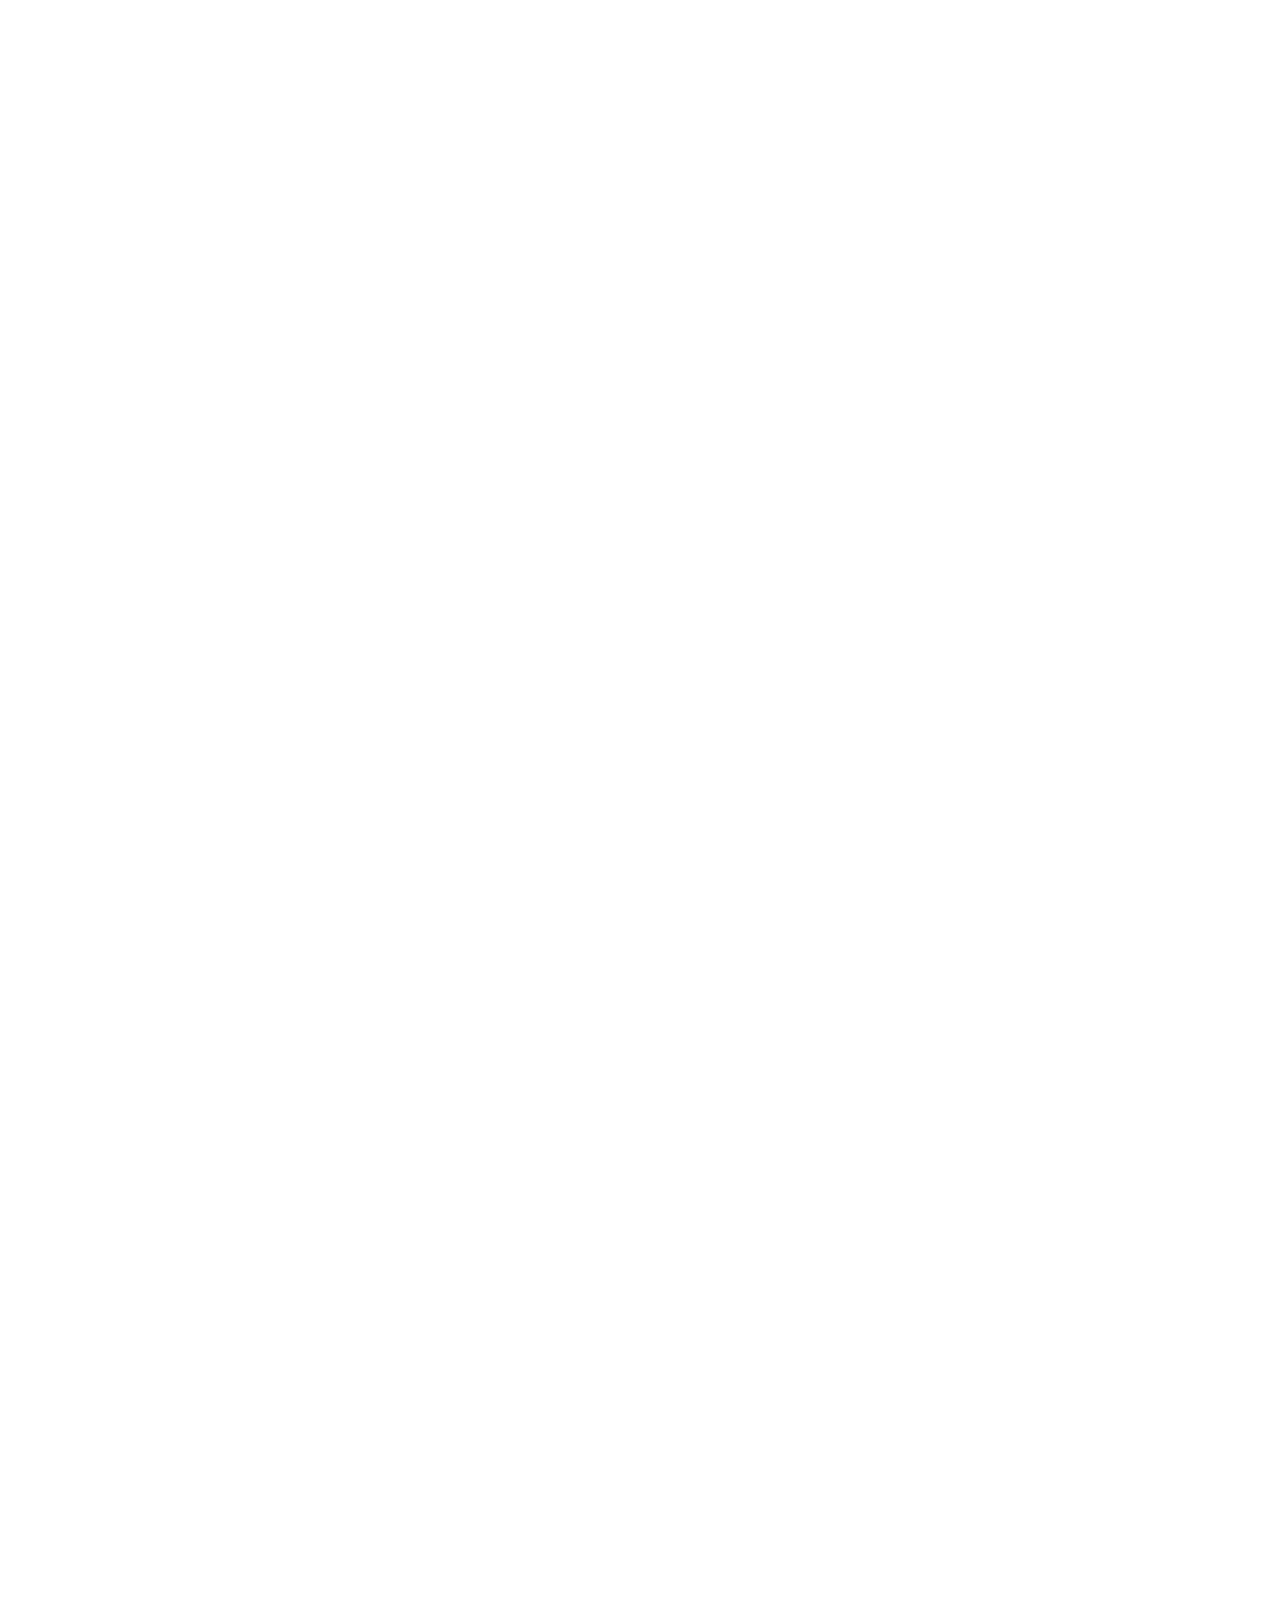
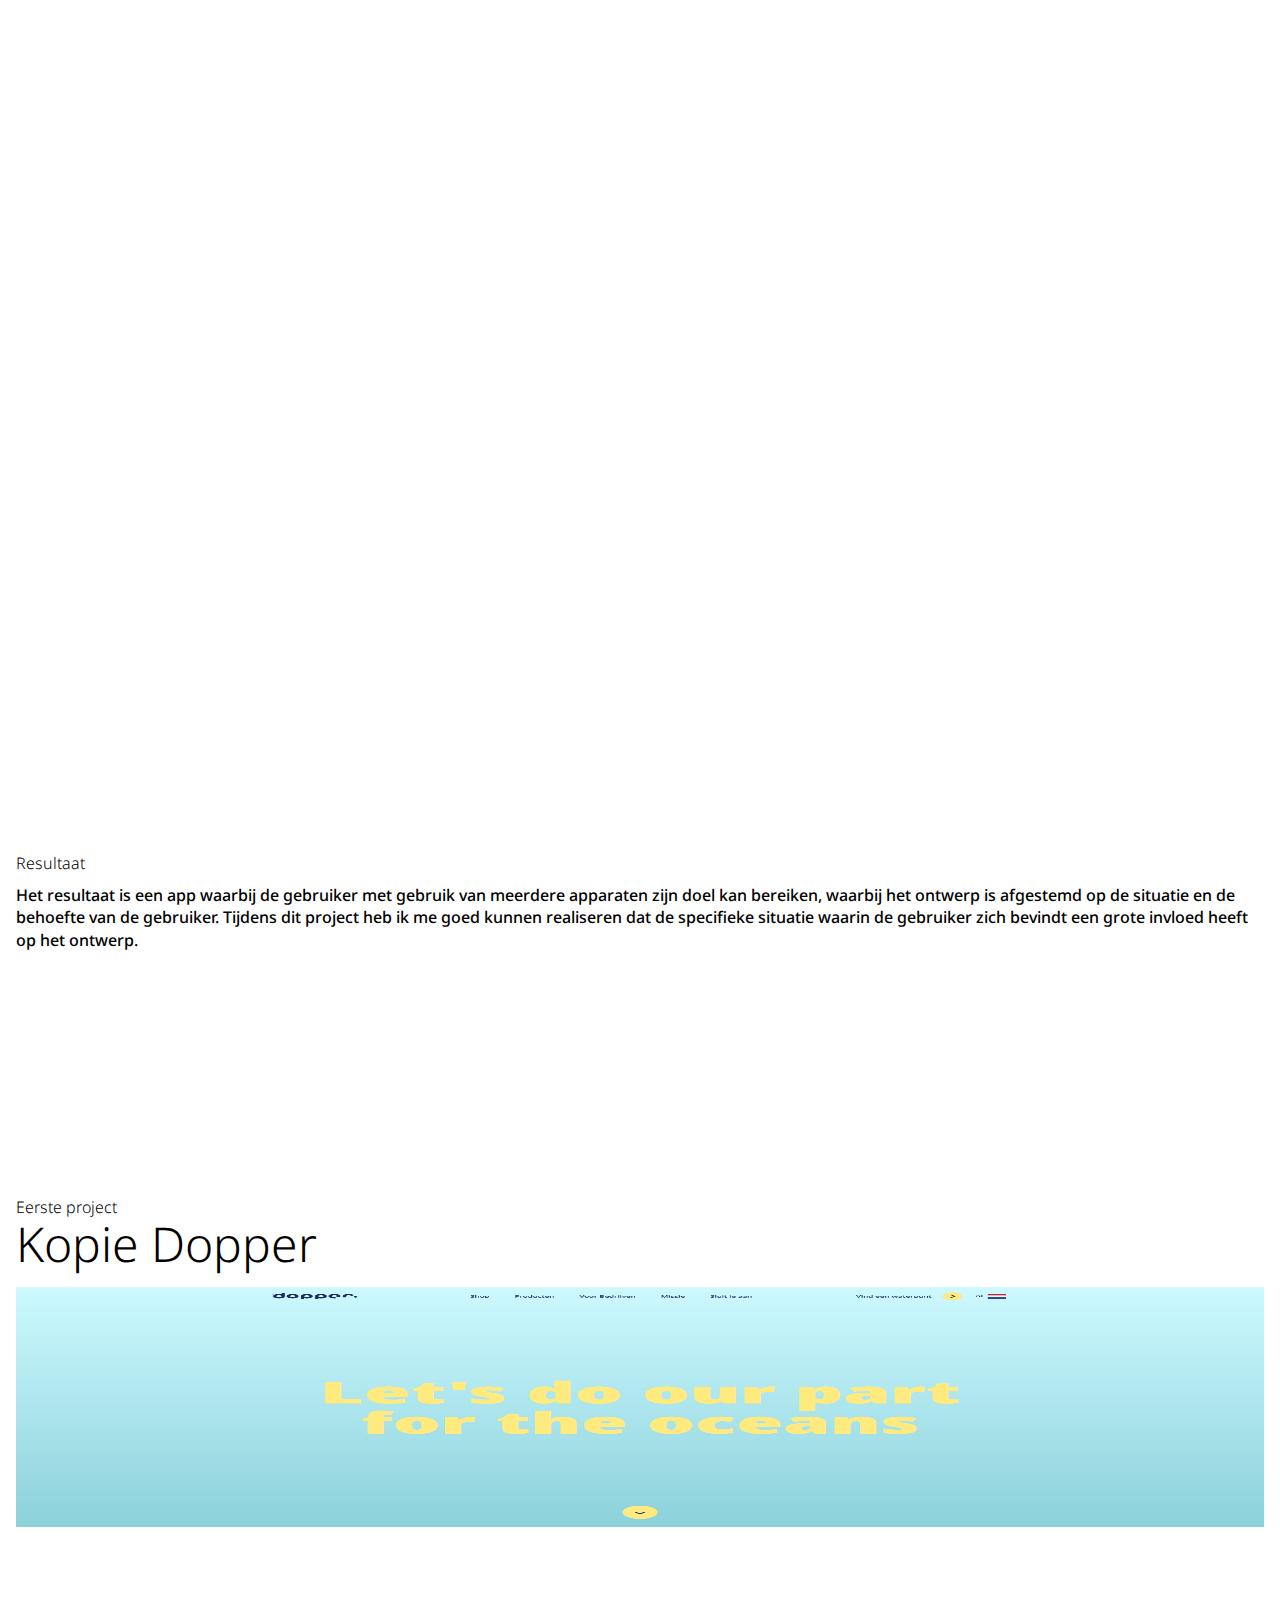
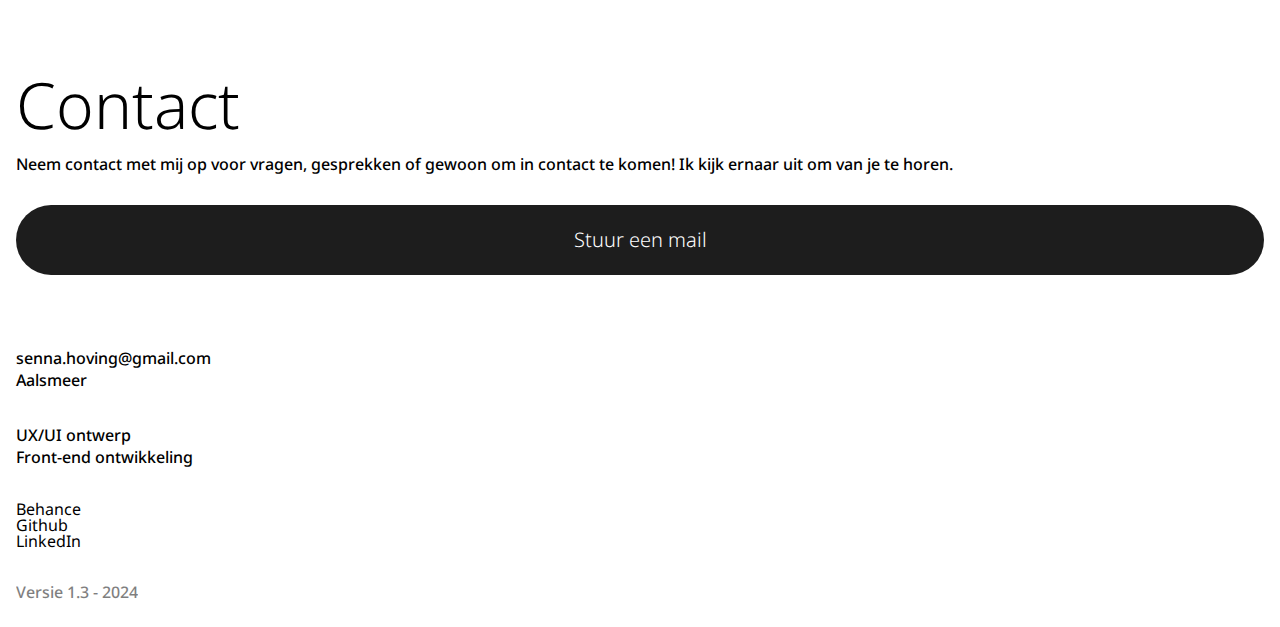
==== commit bae941bd: "img onderaan de page toegevoegd" ====
--- a/fitFlow.html
+++ b/fitFlow.html
@@ -65,7 +65,7 @@
         <section>
             <h2>Eerste project</h2>
             <h3>Kopie Dopper</h3>
-            <img src="" alt="">
+            <img src="images/contentKopieDopper/homeDetailpage.png" alt="">
         </section>
     </a>
     <footer id="footer">
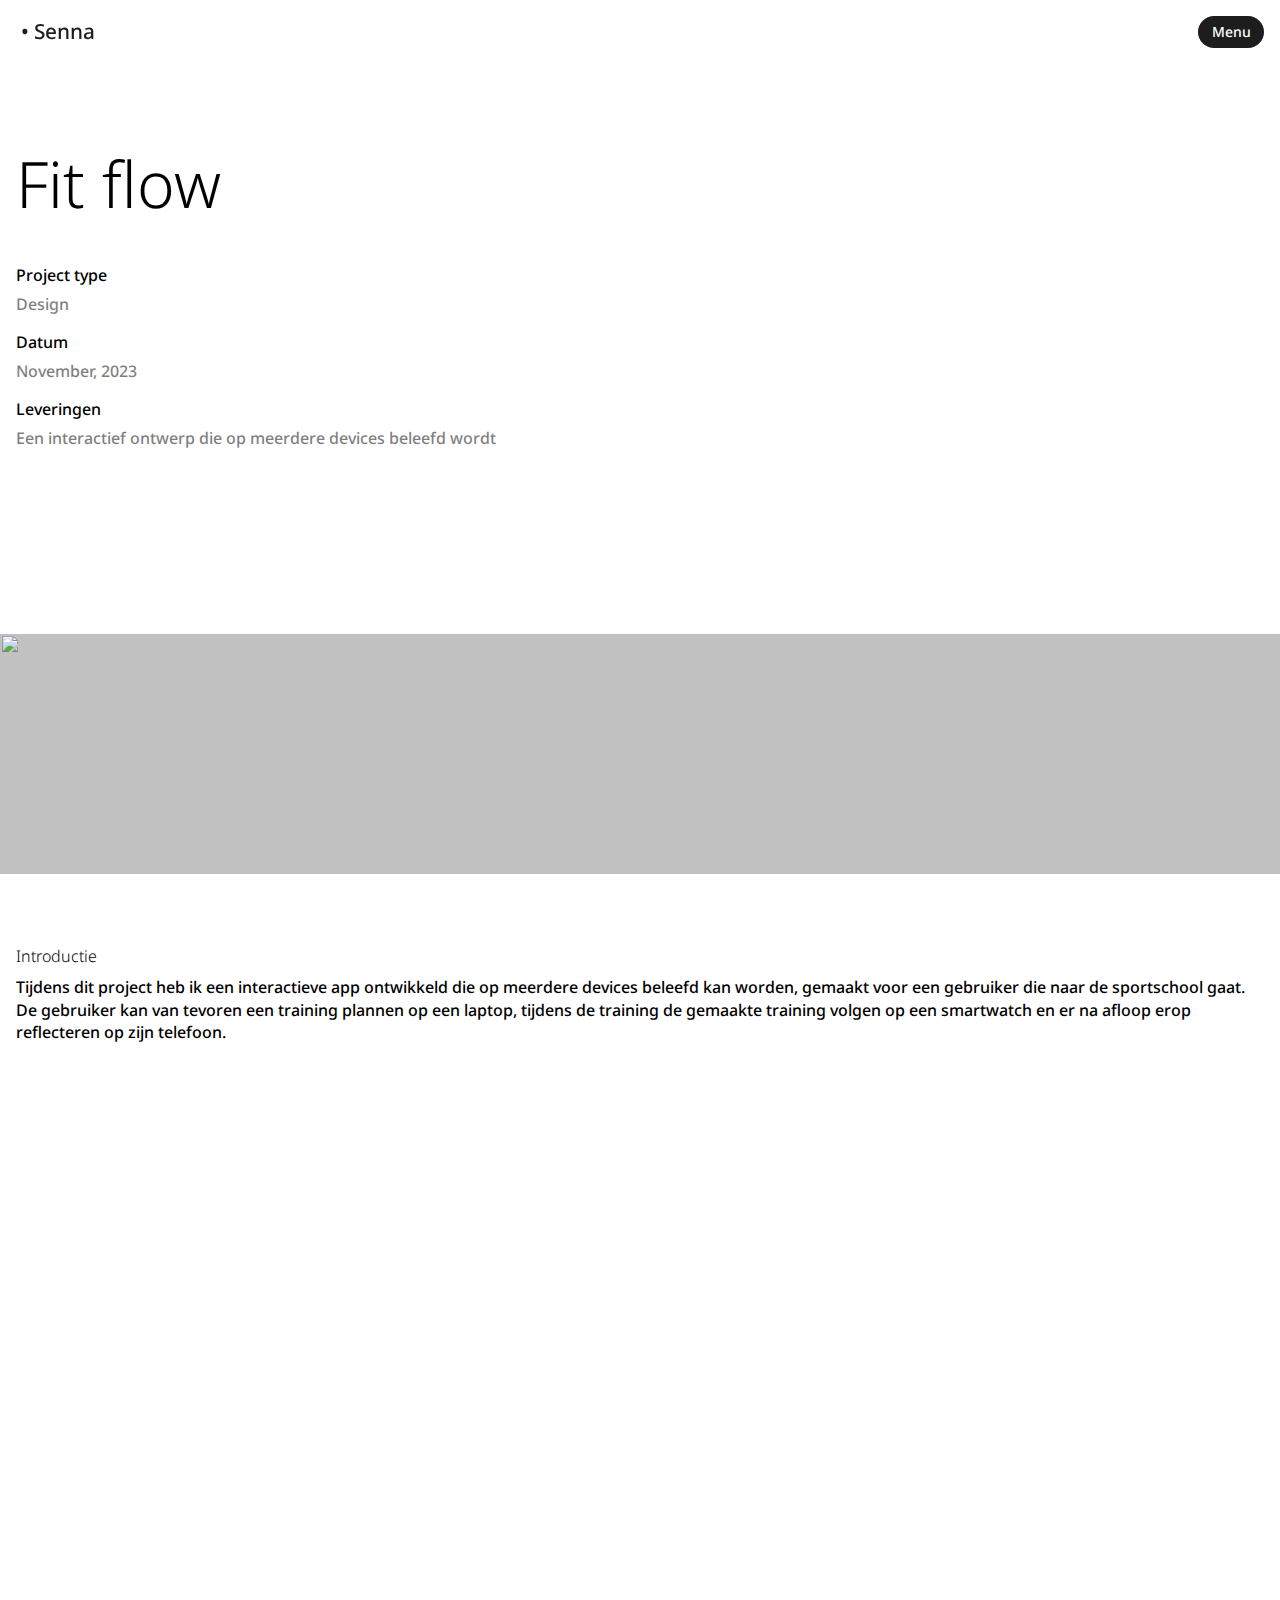
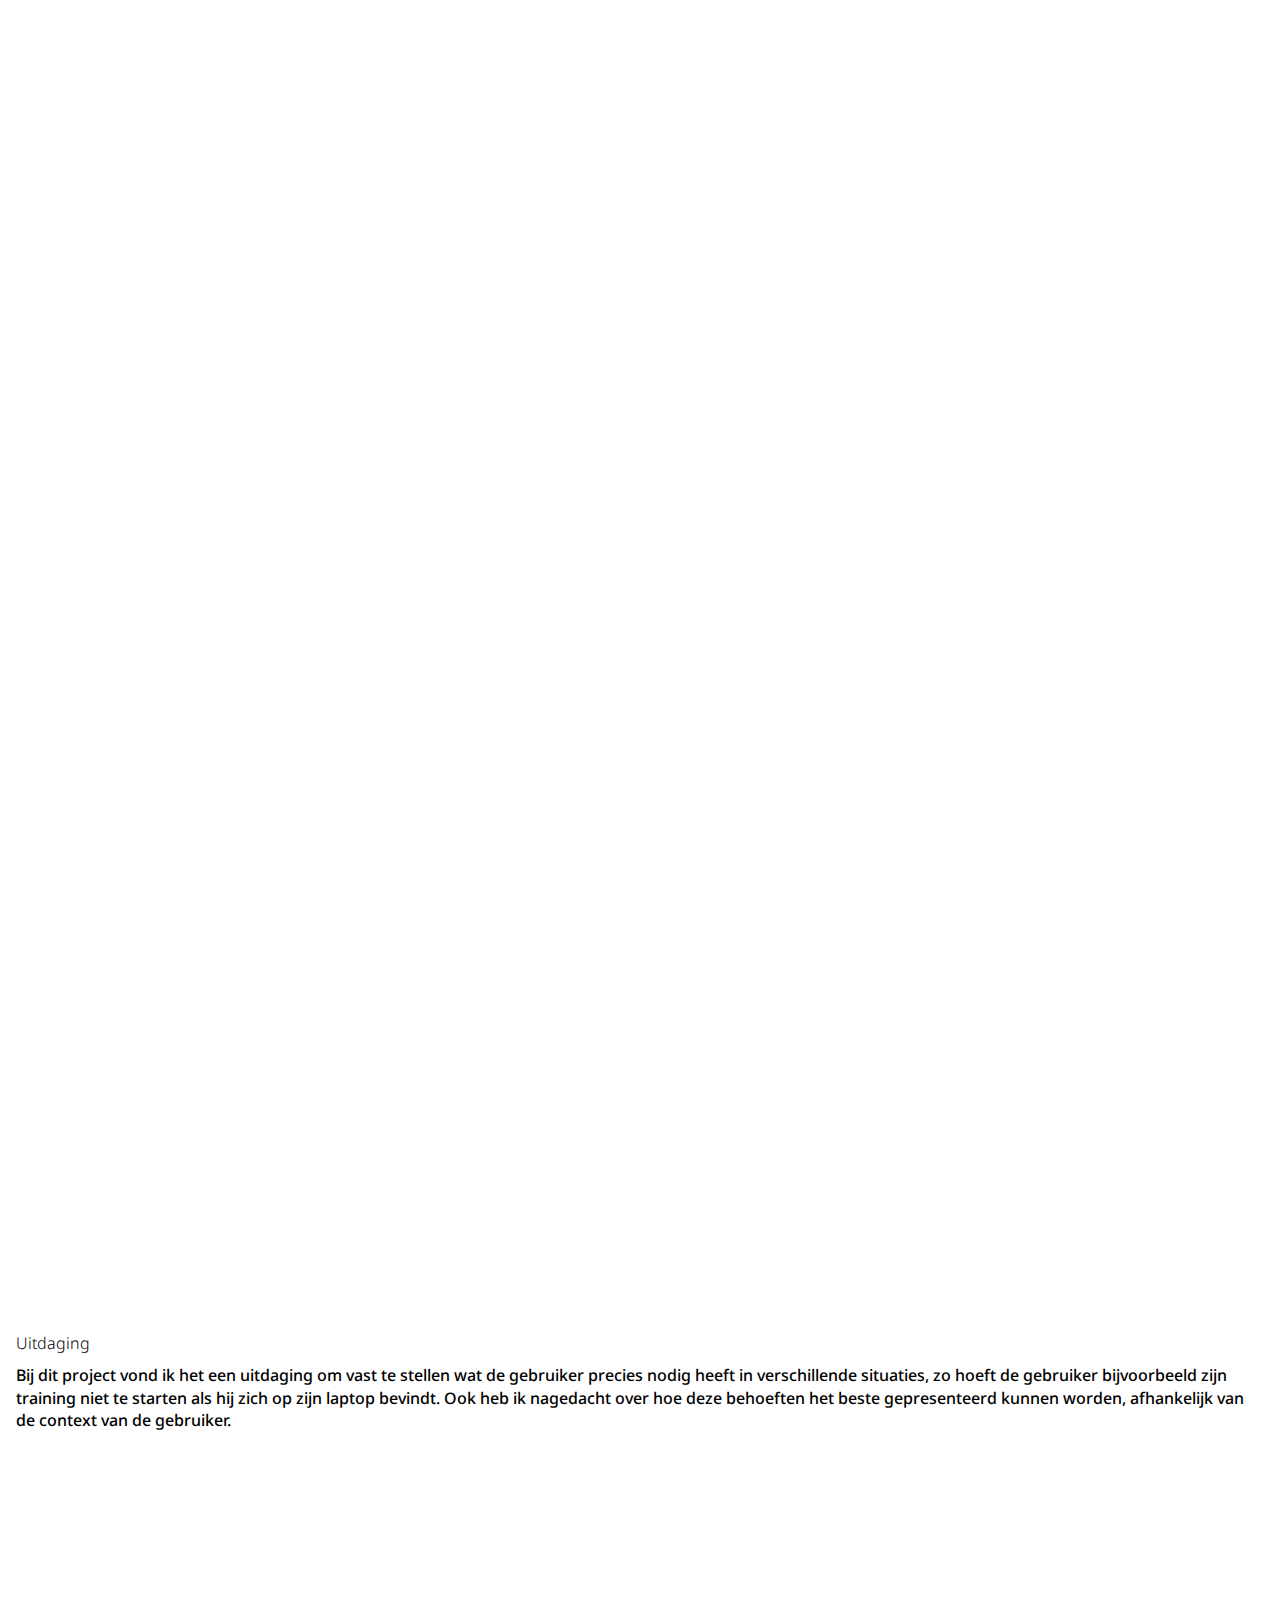
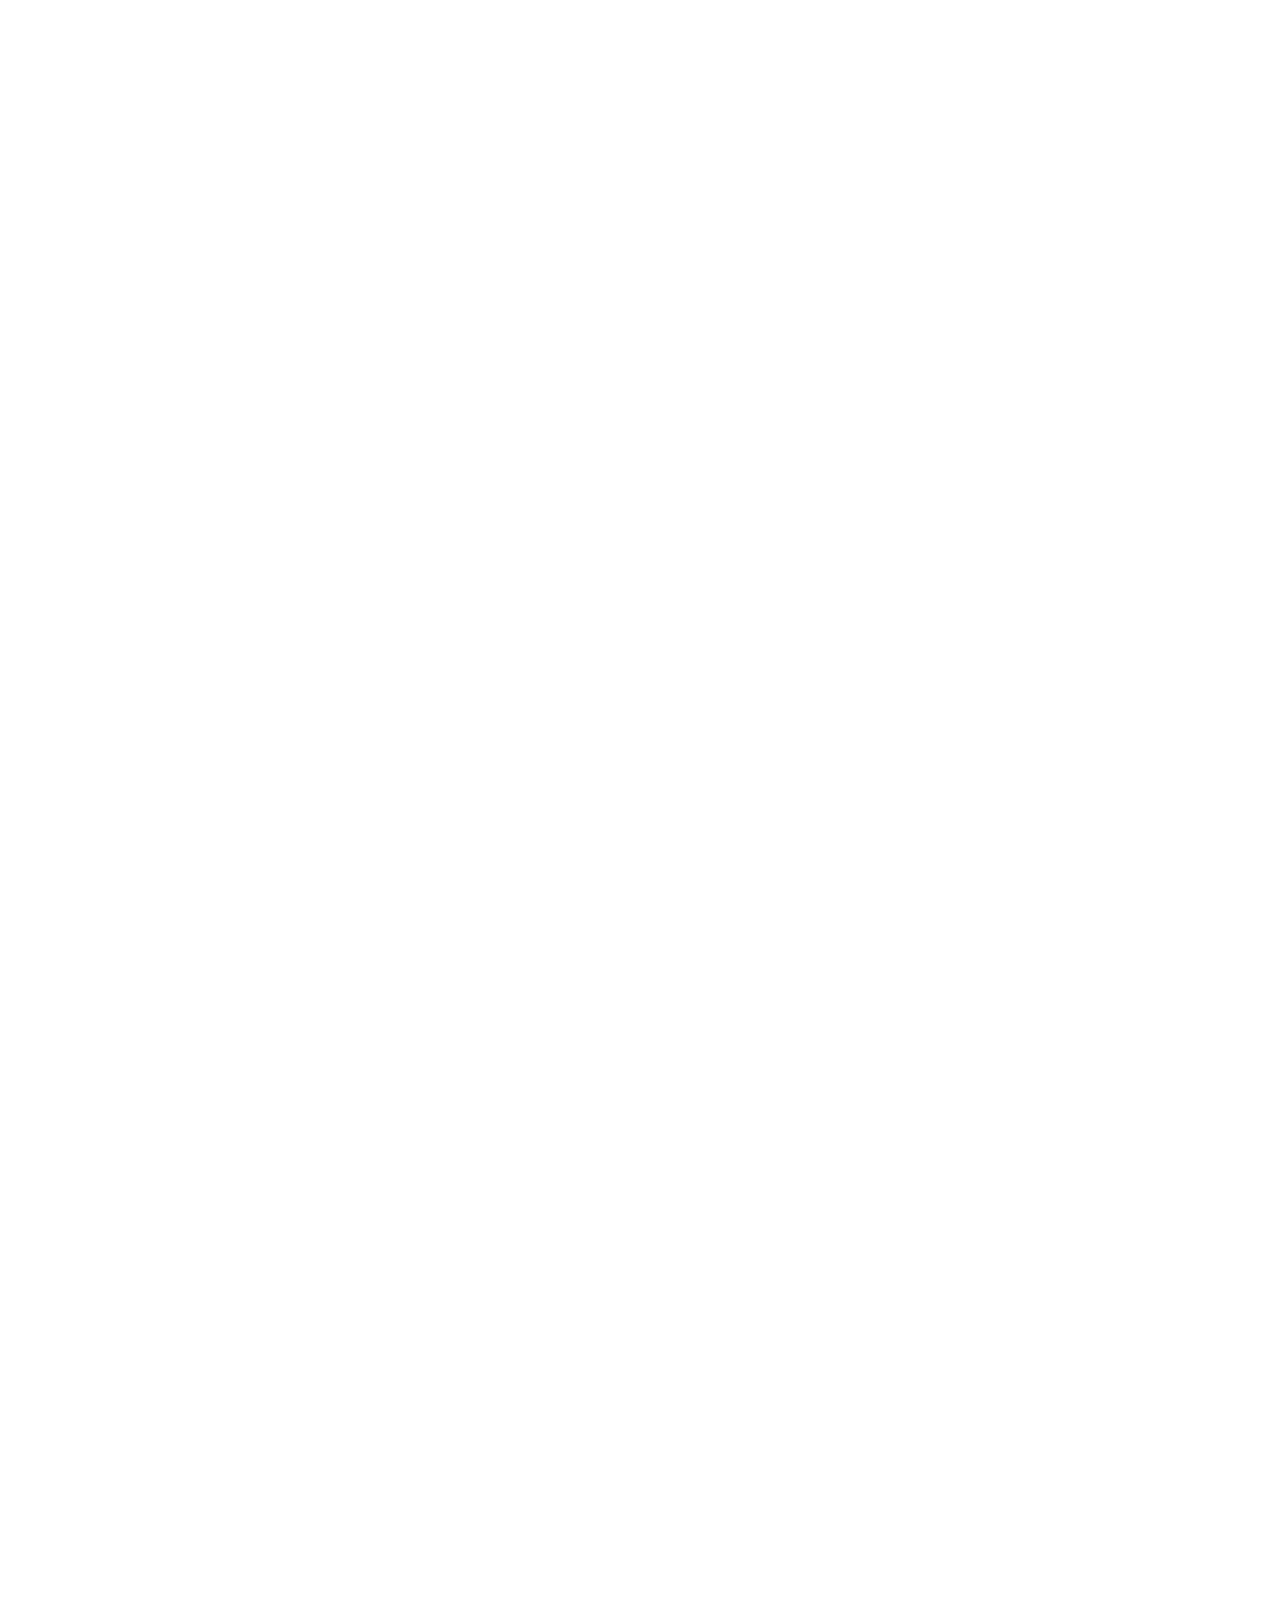
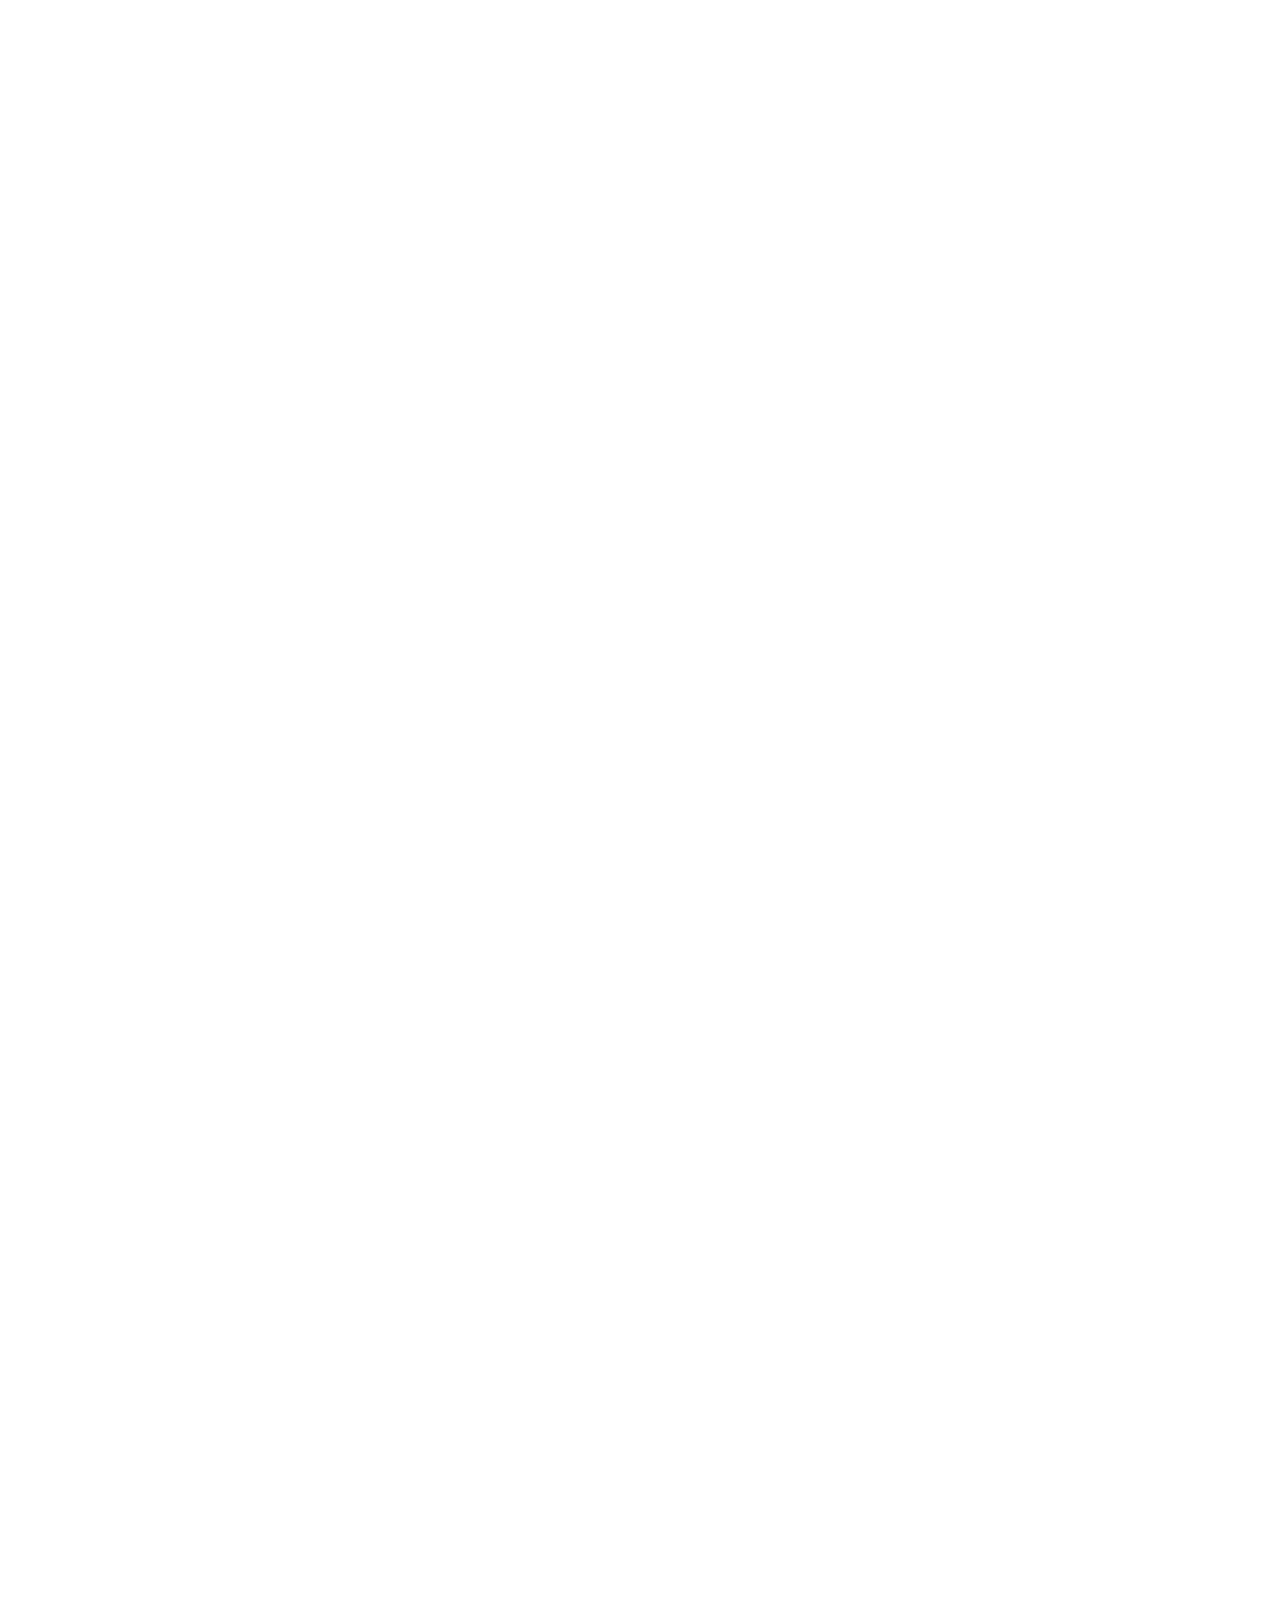
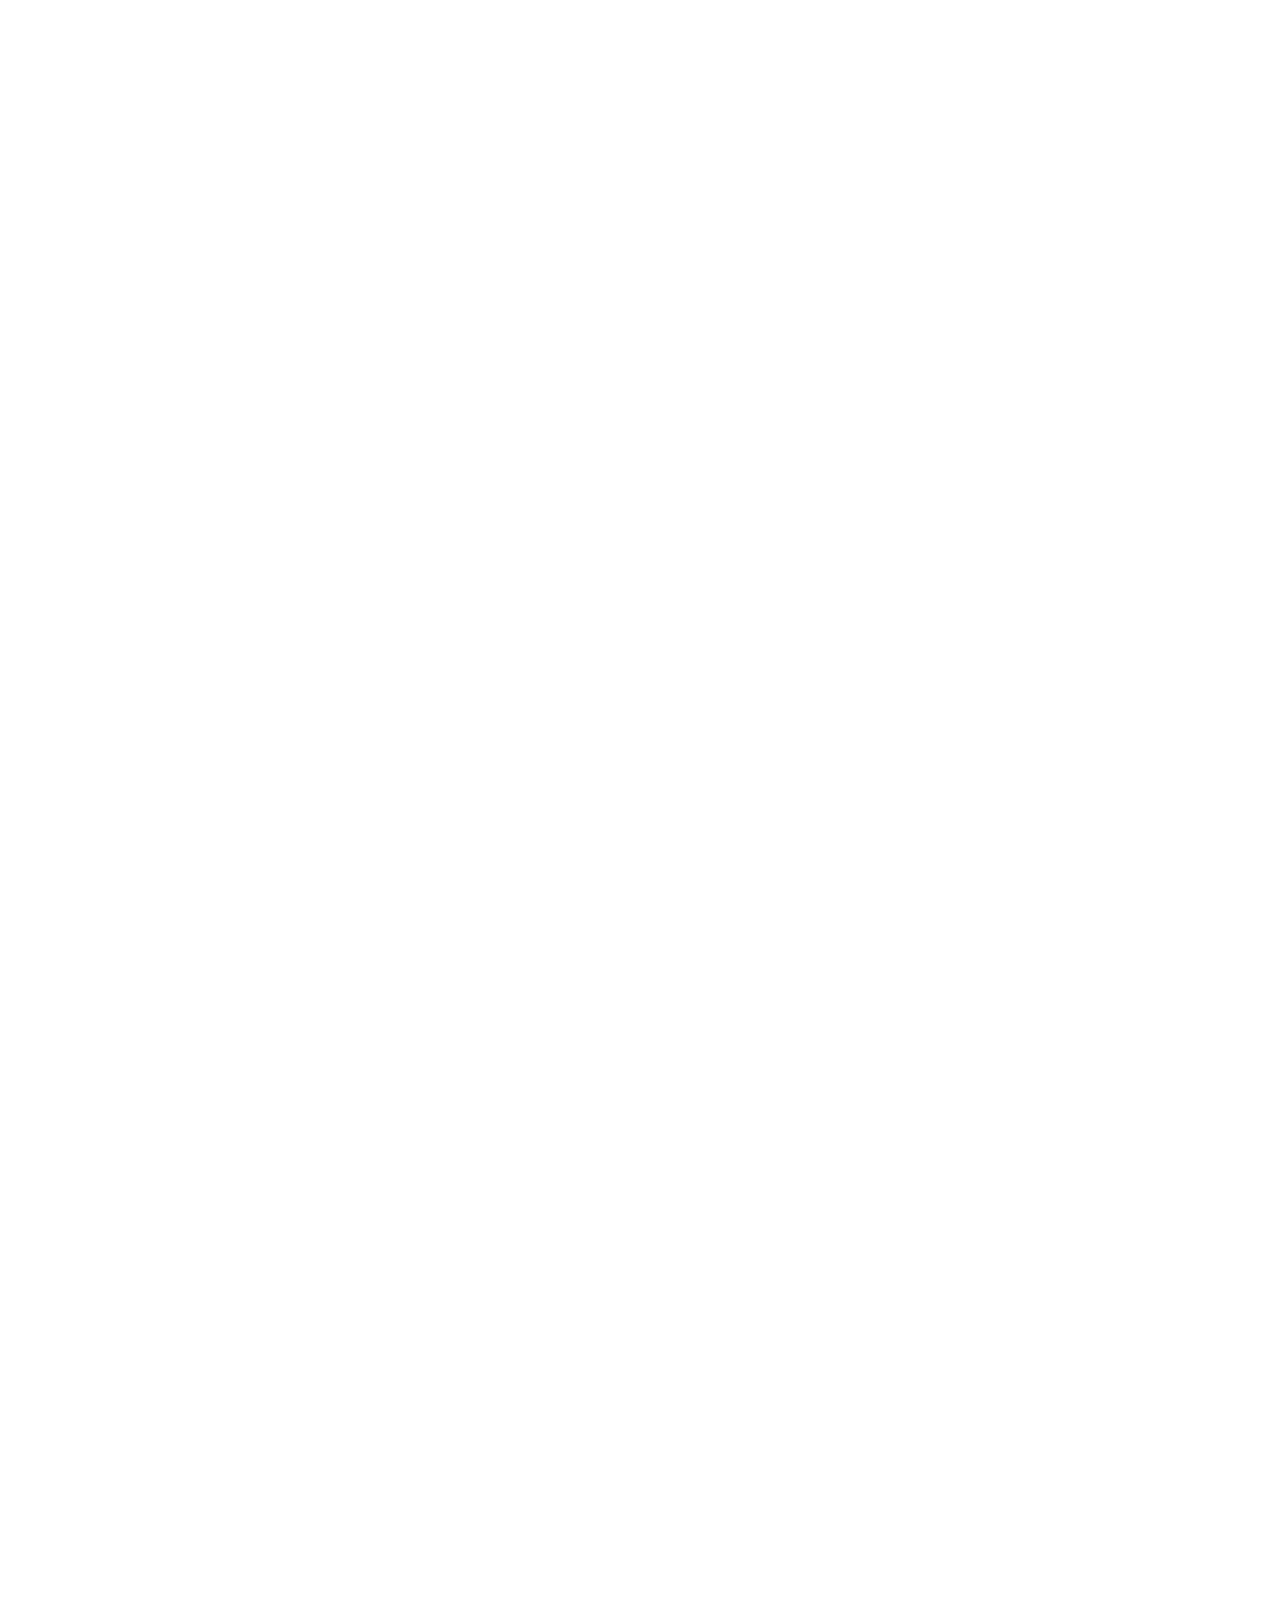
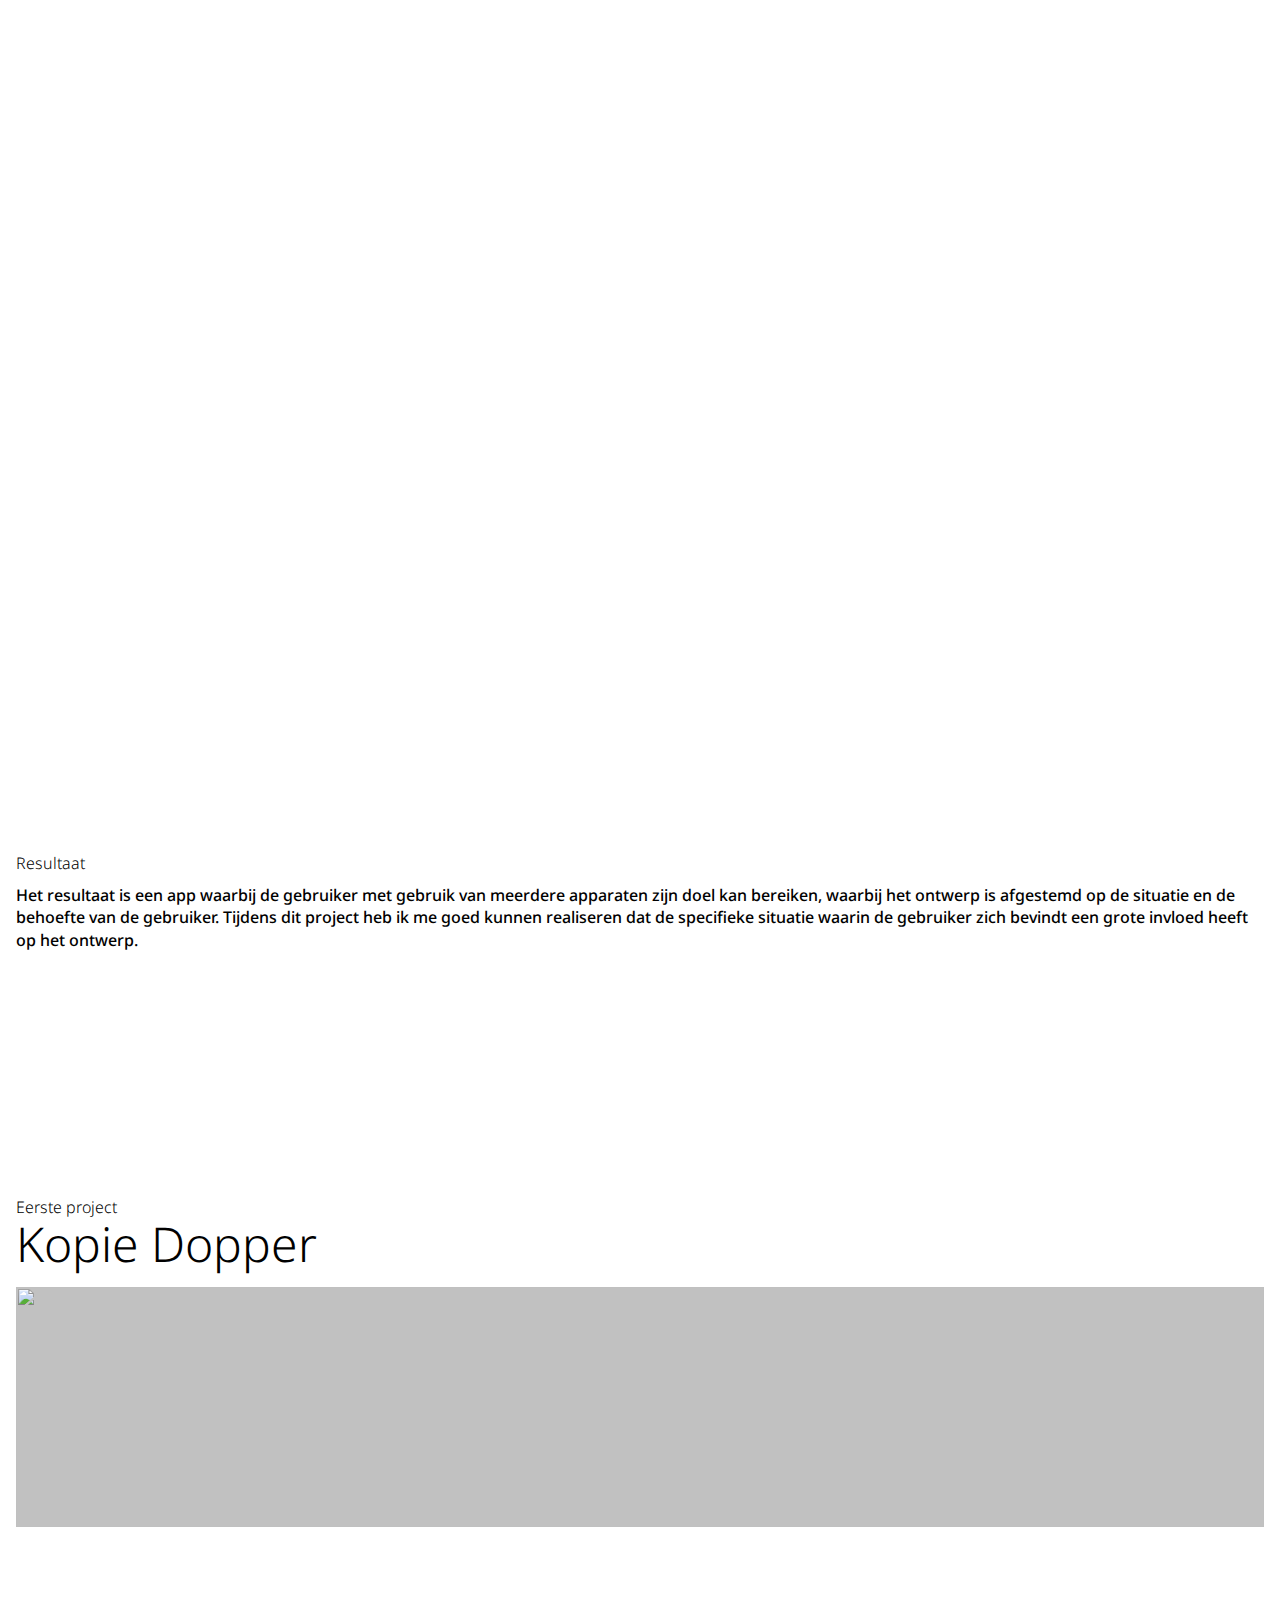
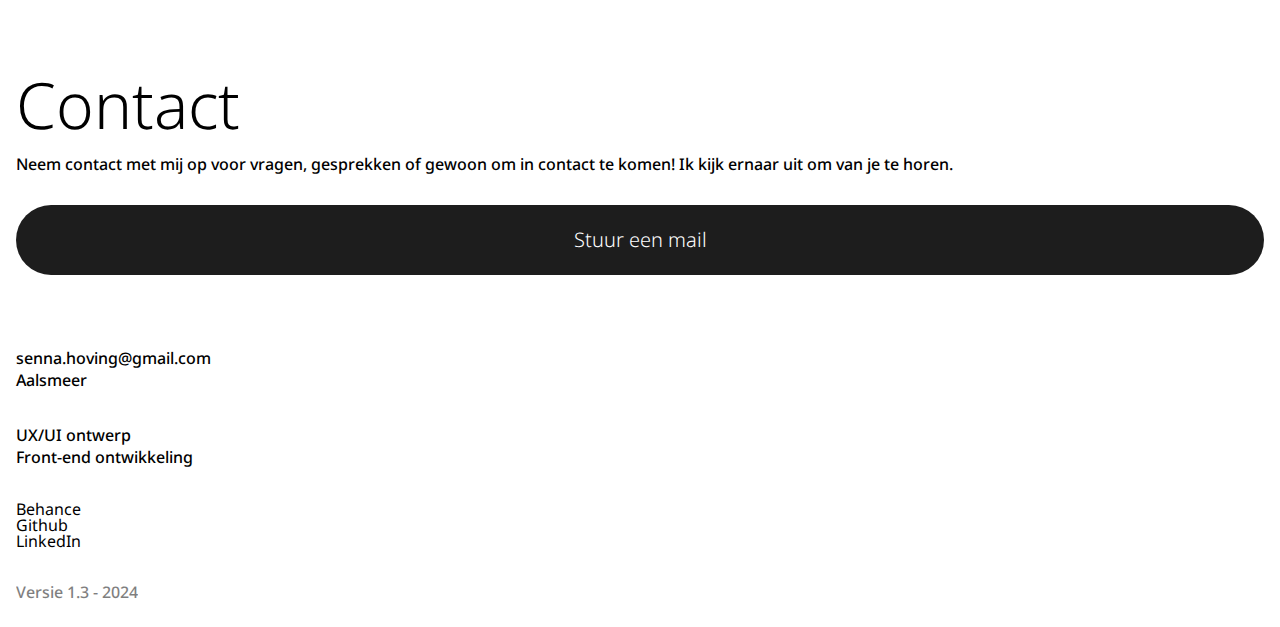
==== commit a91991f1: "titles aangepast naar juiste naam" ====
--- a/fitFlow.html
+++ b/fitFlow.html
@@ -3,7 +3,7 @@
 <head>
     <meta charset="UTF-8">
     <meta name="viewport" content="width=device-width, initial-scale=1.0">
-    <title>Kopie Dopper</title>
+    <title>Fit Flow</title>
     <link rel="stylesheet" href="style.css">
 </head>
 <body class="project">
@@ -65,7 +65,7 @@
         <section>
             <h2>Eerste project</h2>
             <h3>Kopie Dopper</h3>
-            <img src="images/contentKopieDopper/homeDetailpage.png" alt="">
+            <img src="" alt="">
         </section>
     </a>
     <footer id="footer">
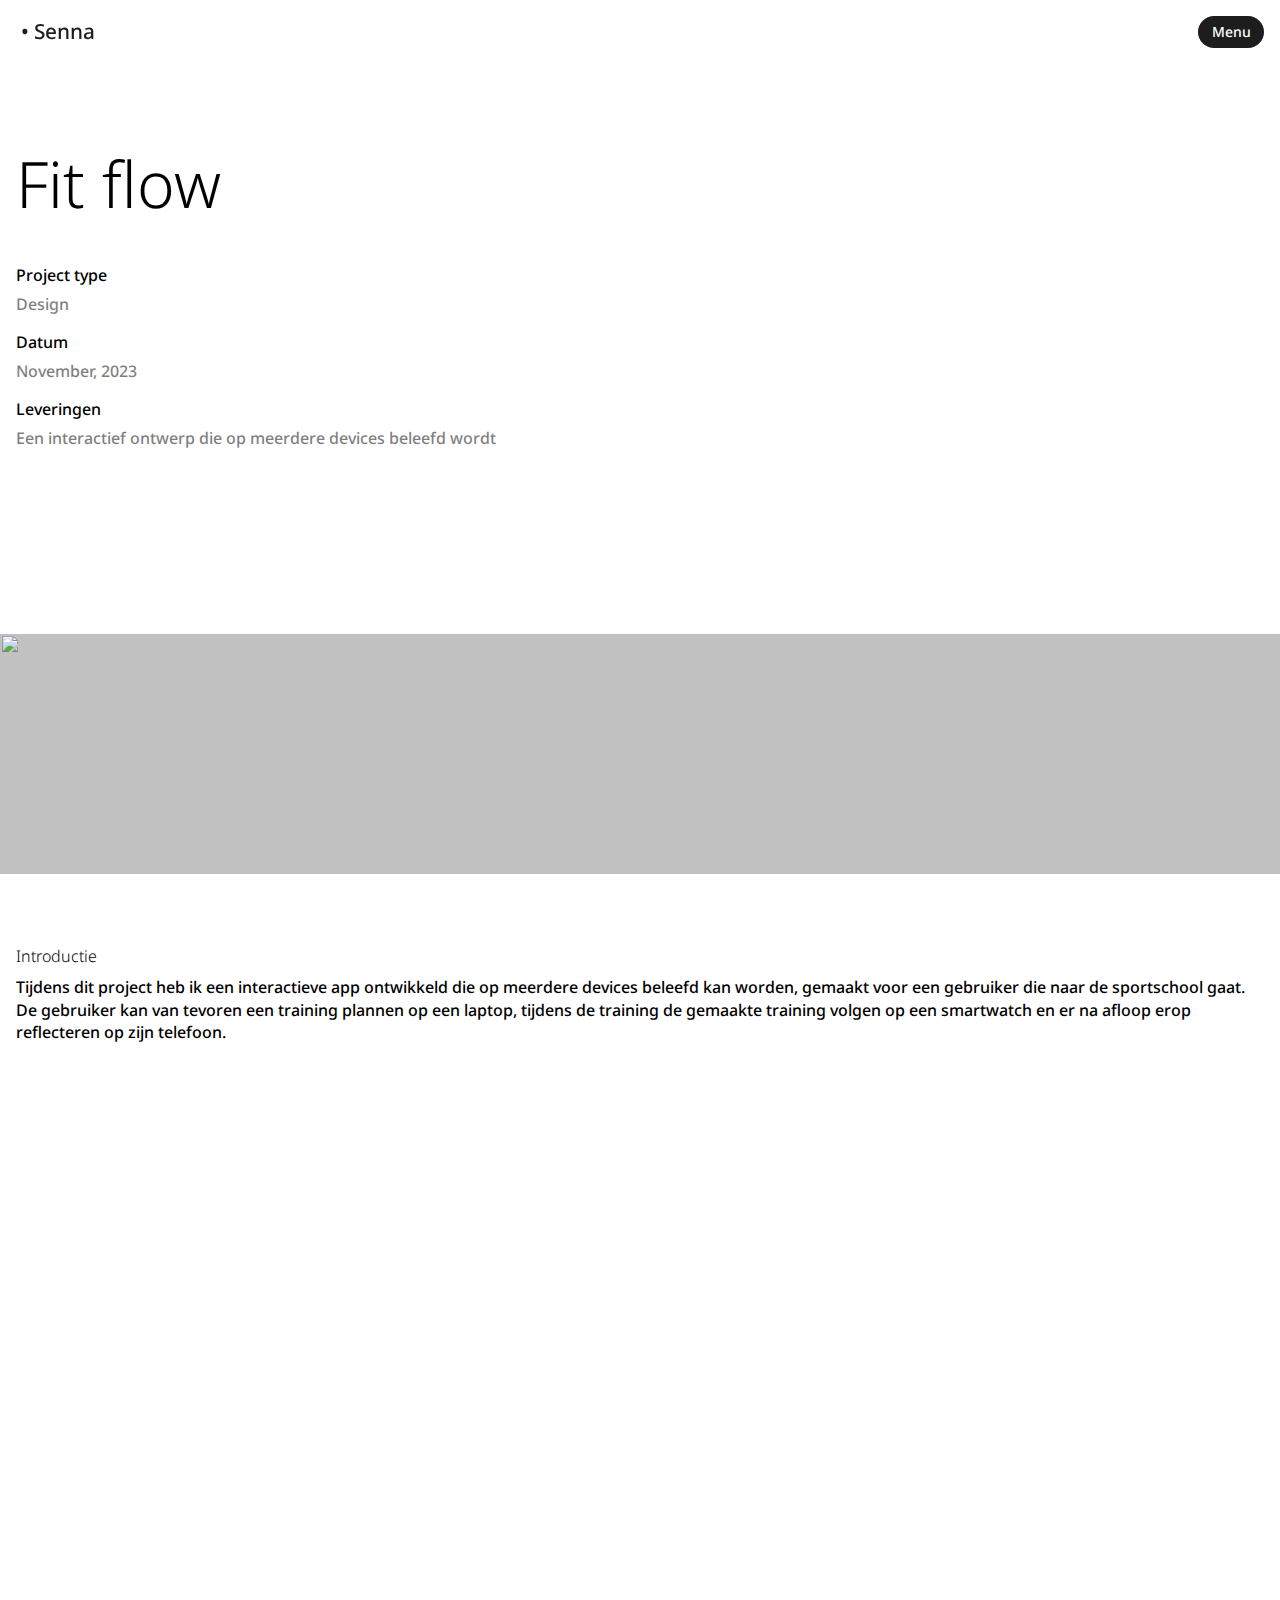
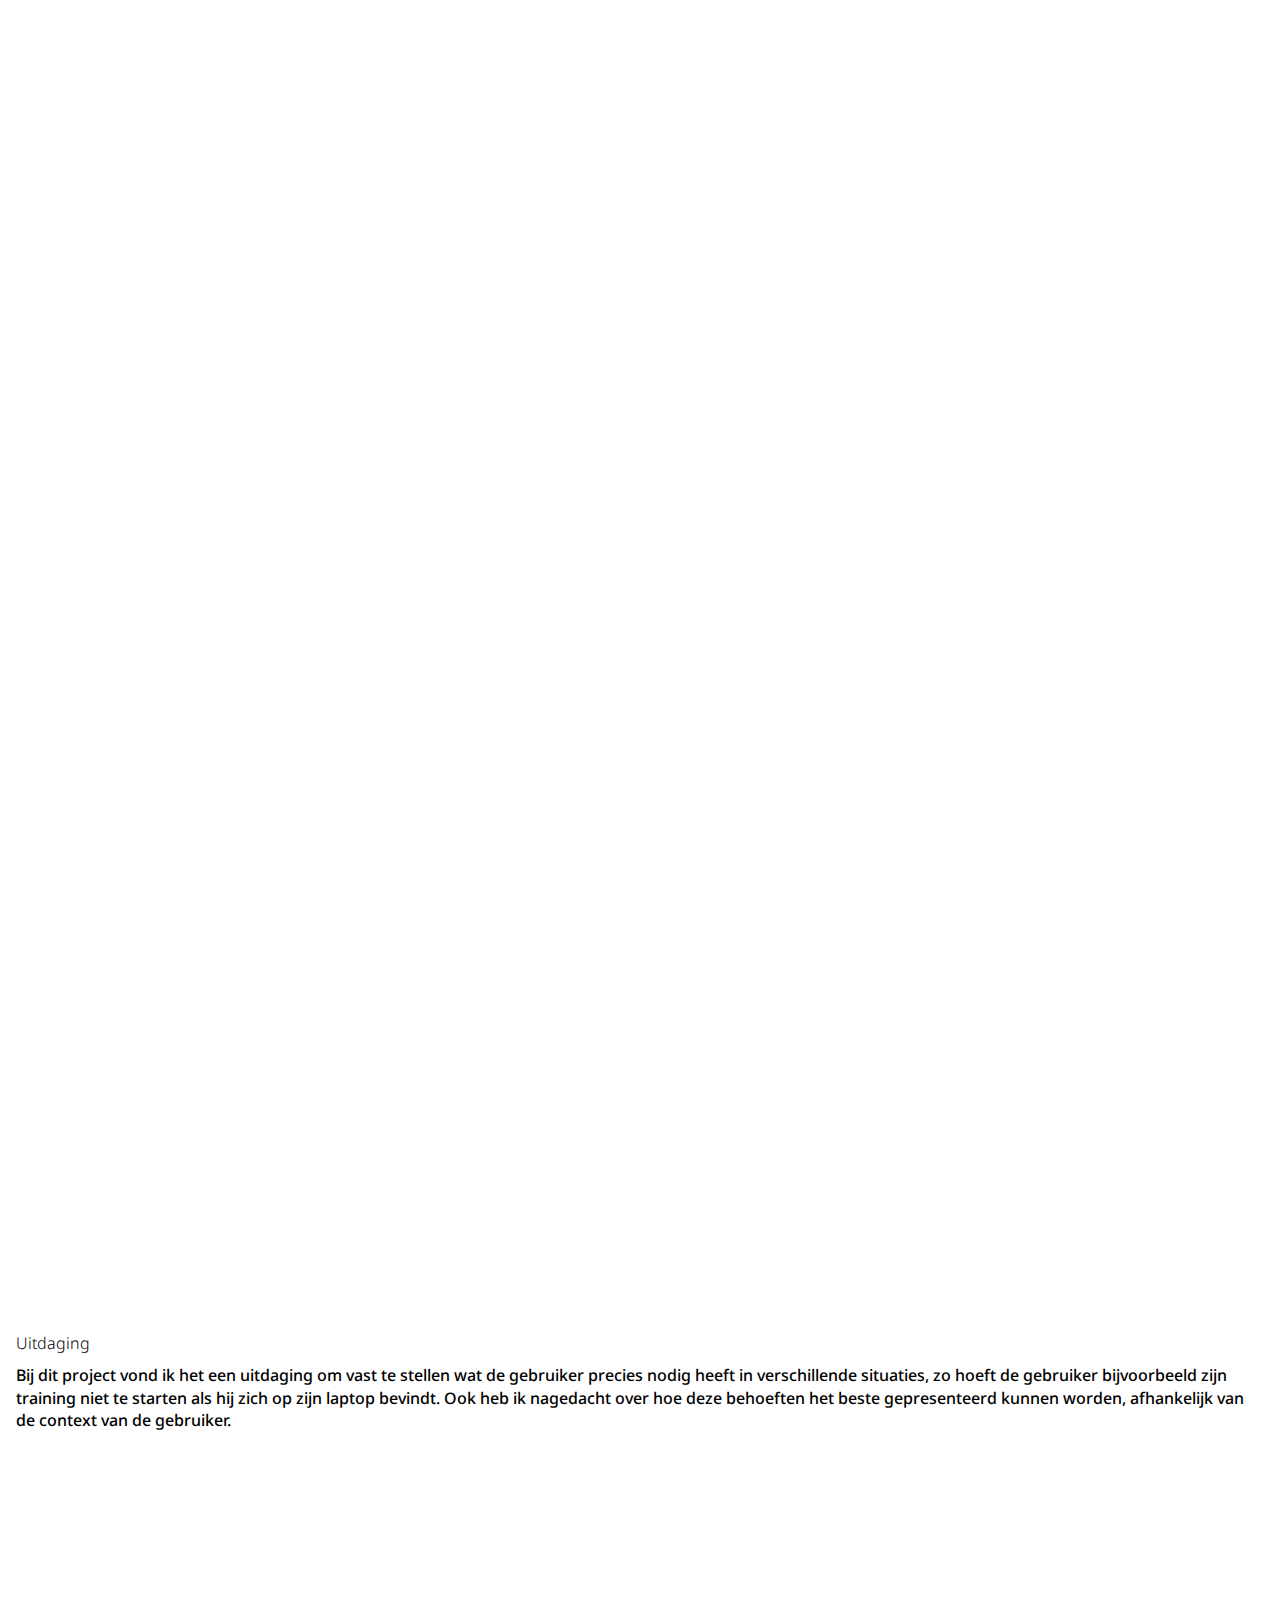
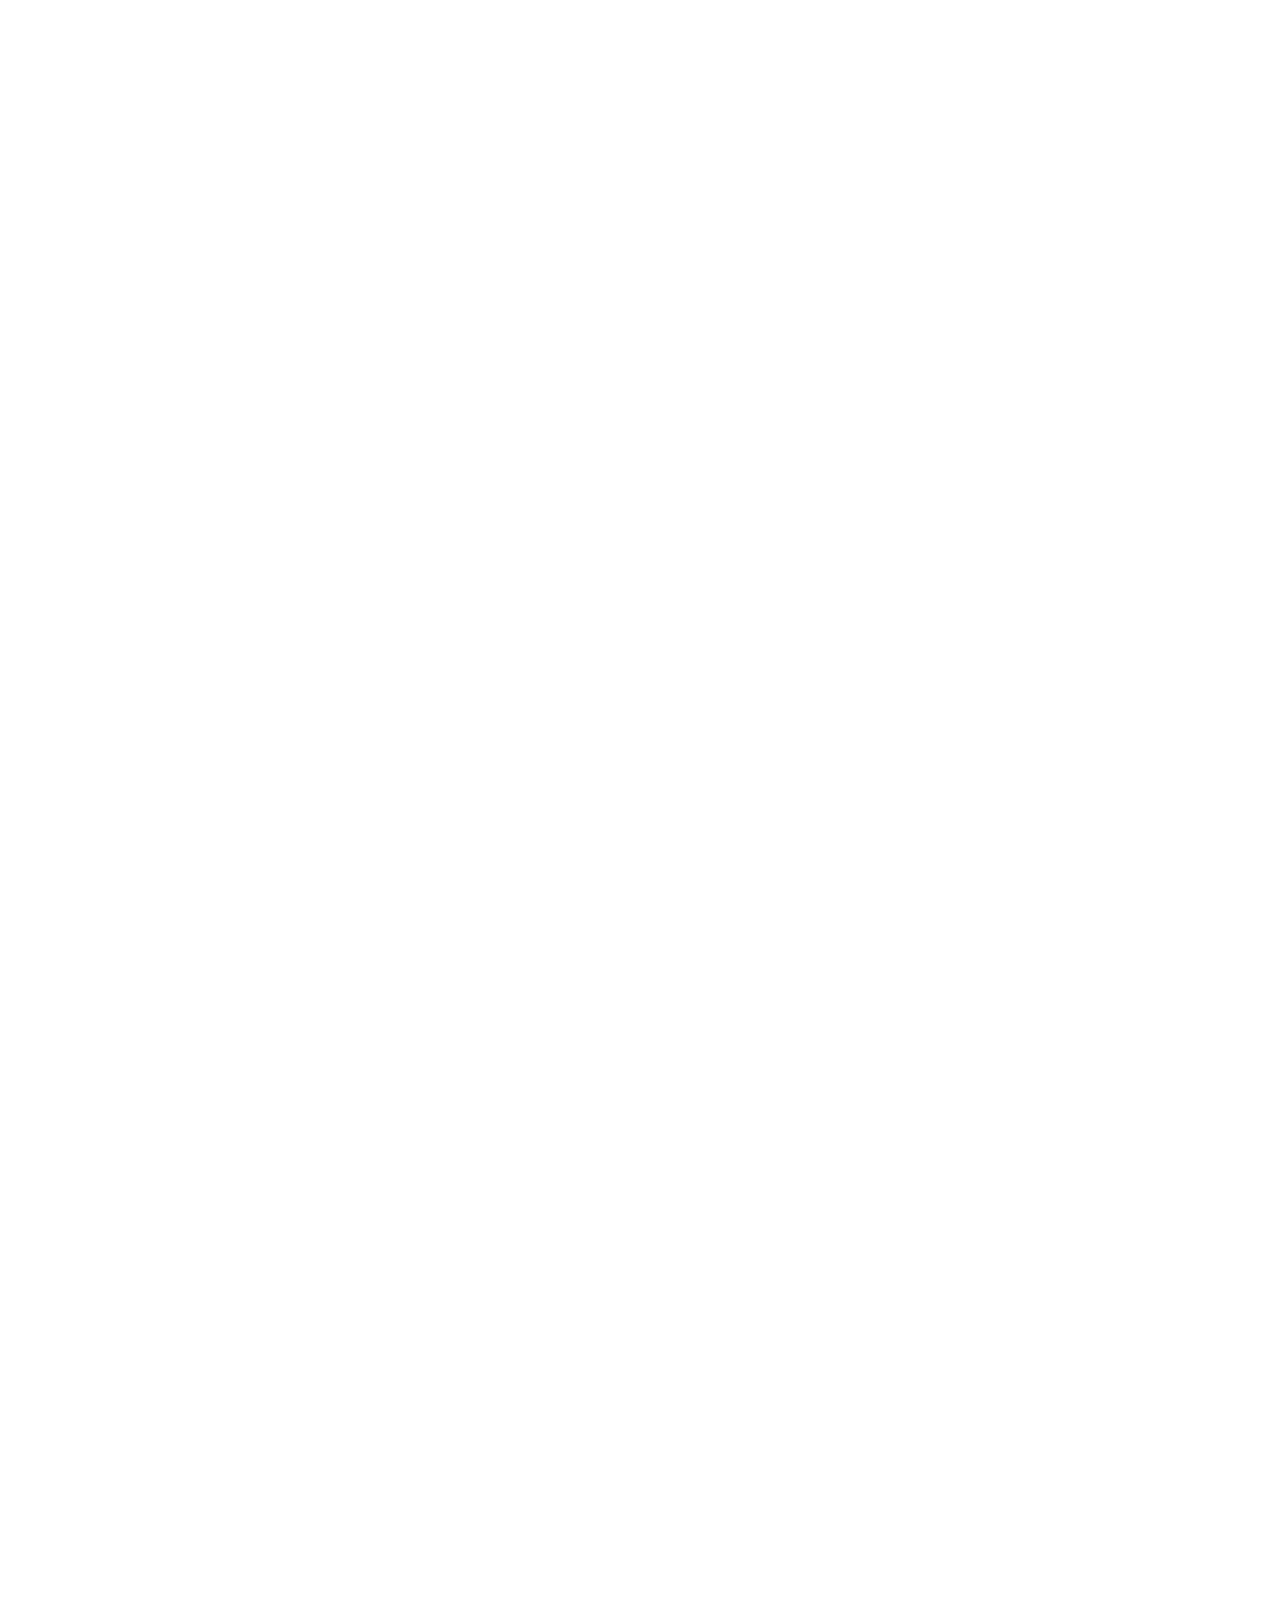
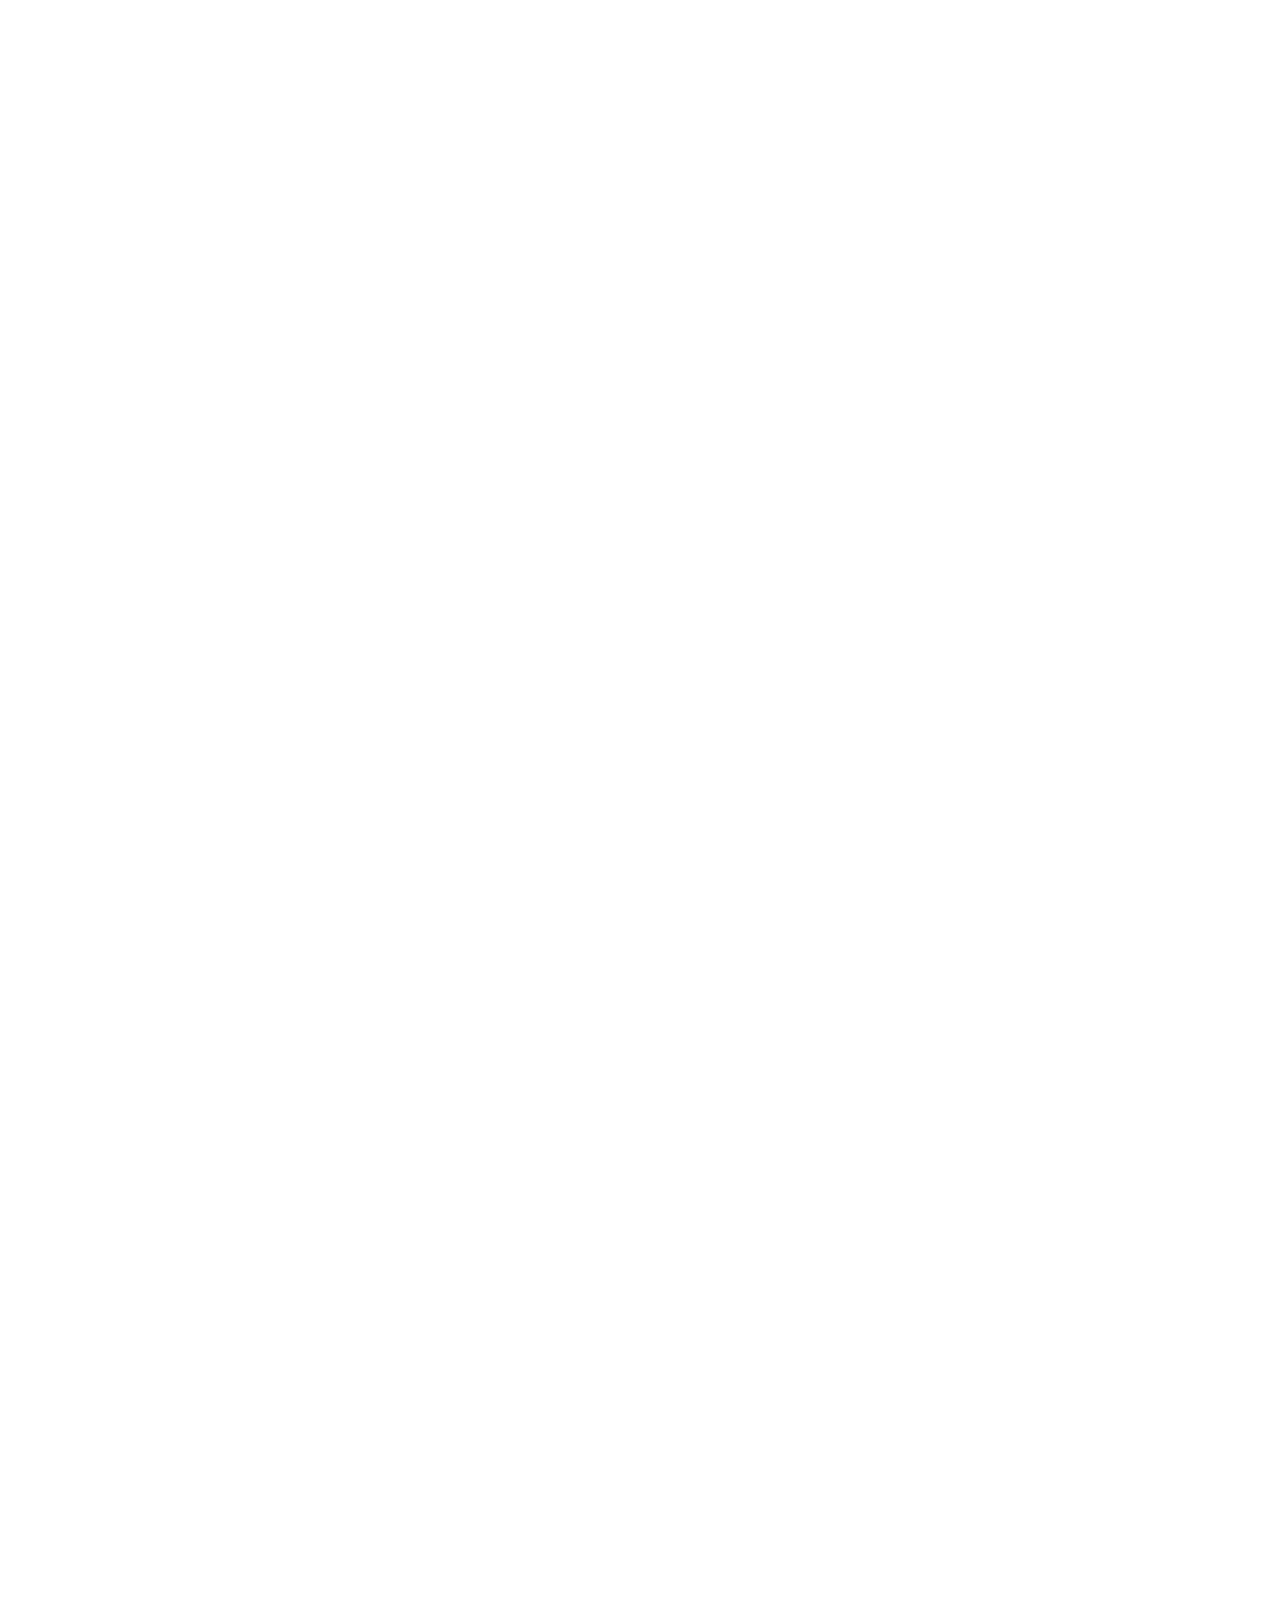
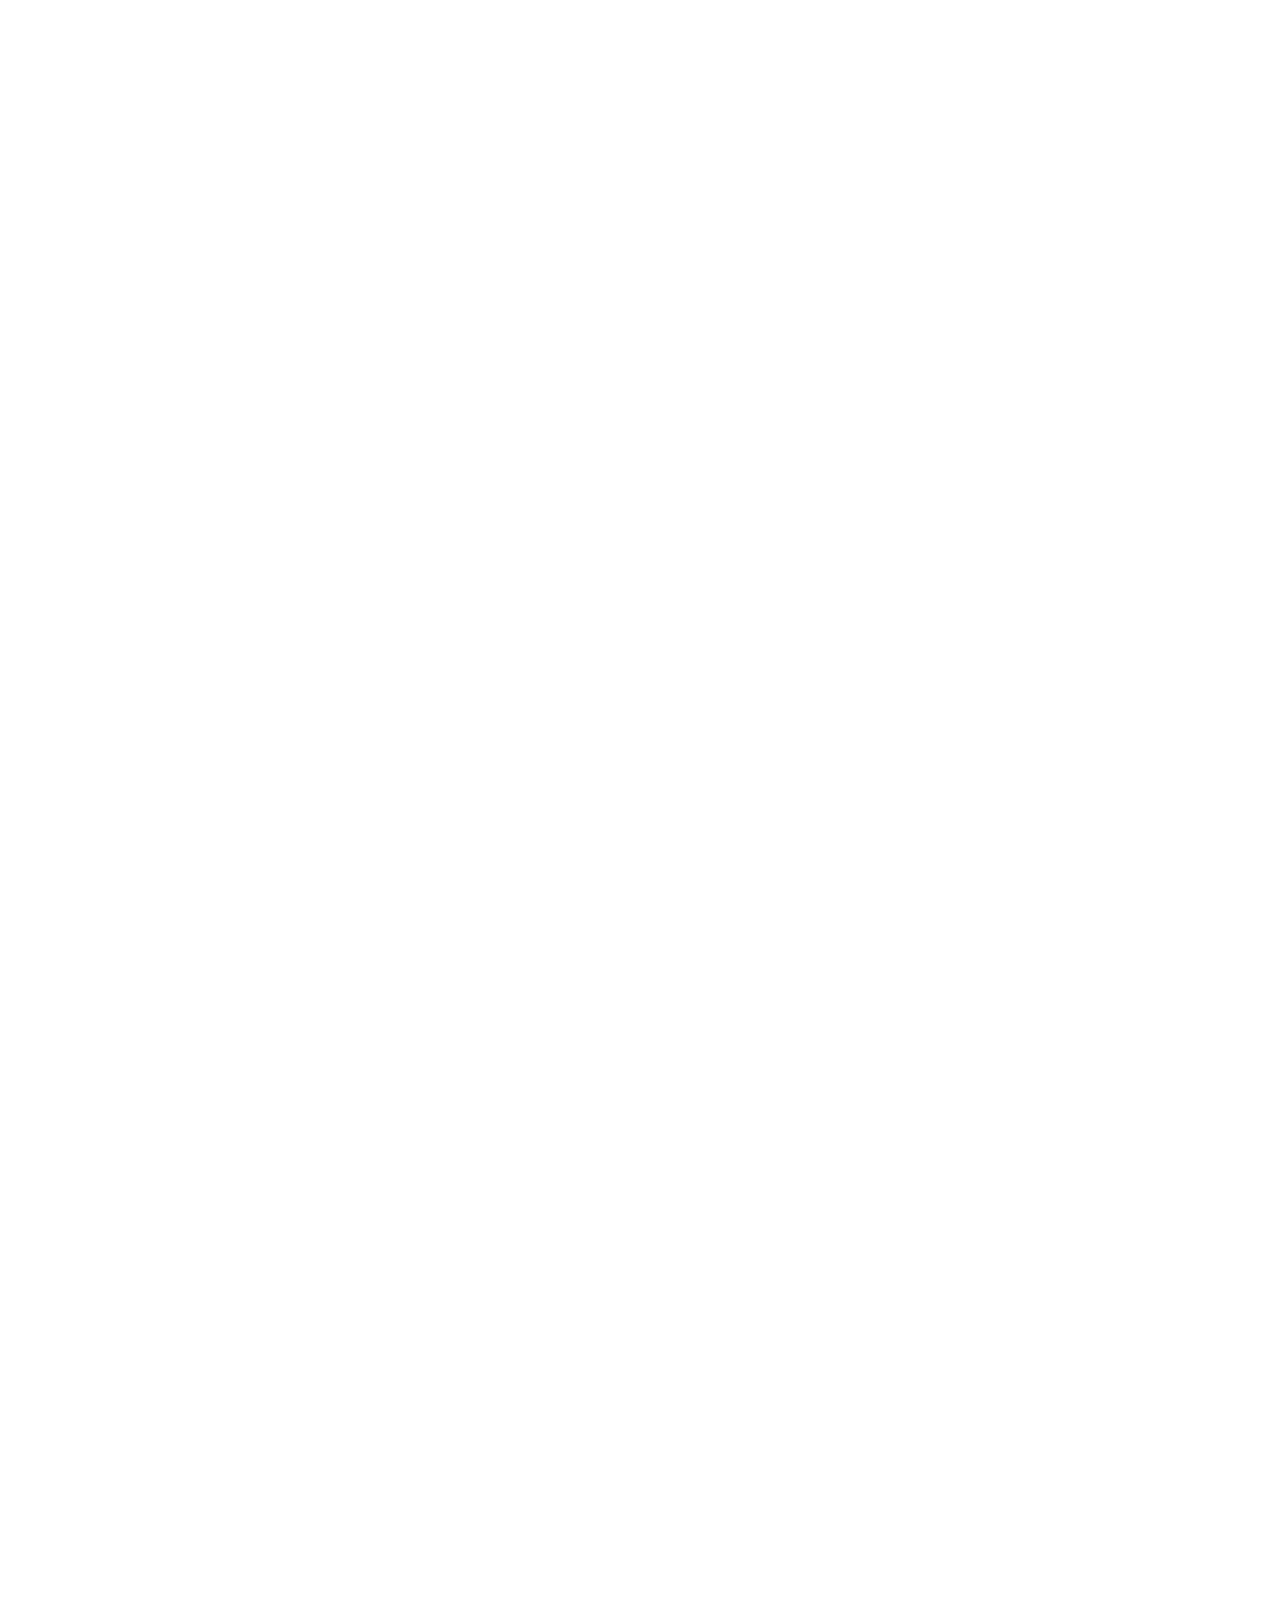
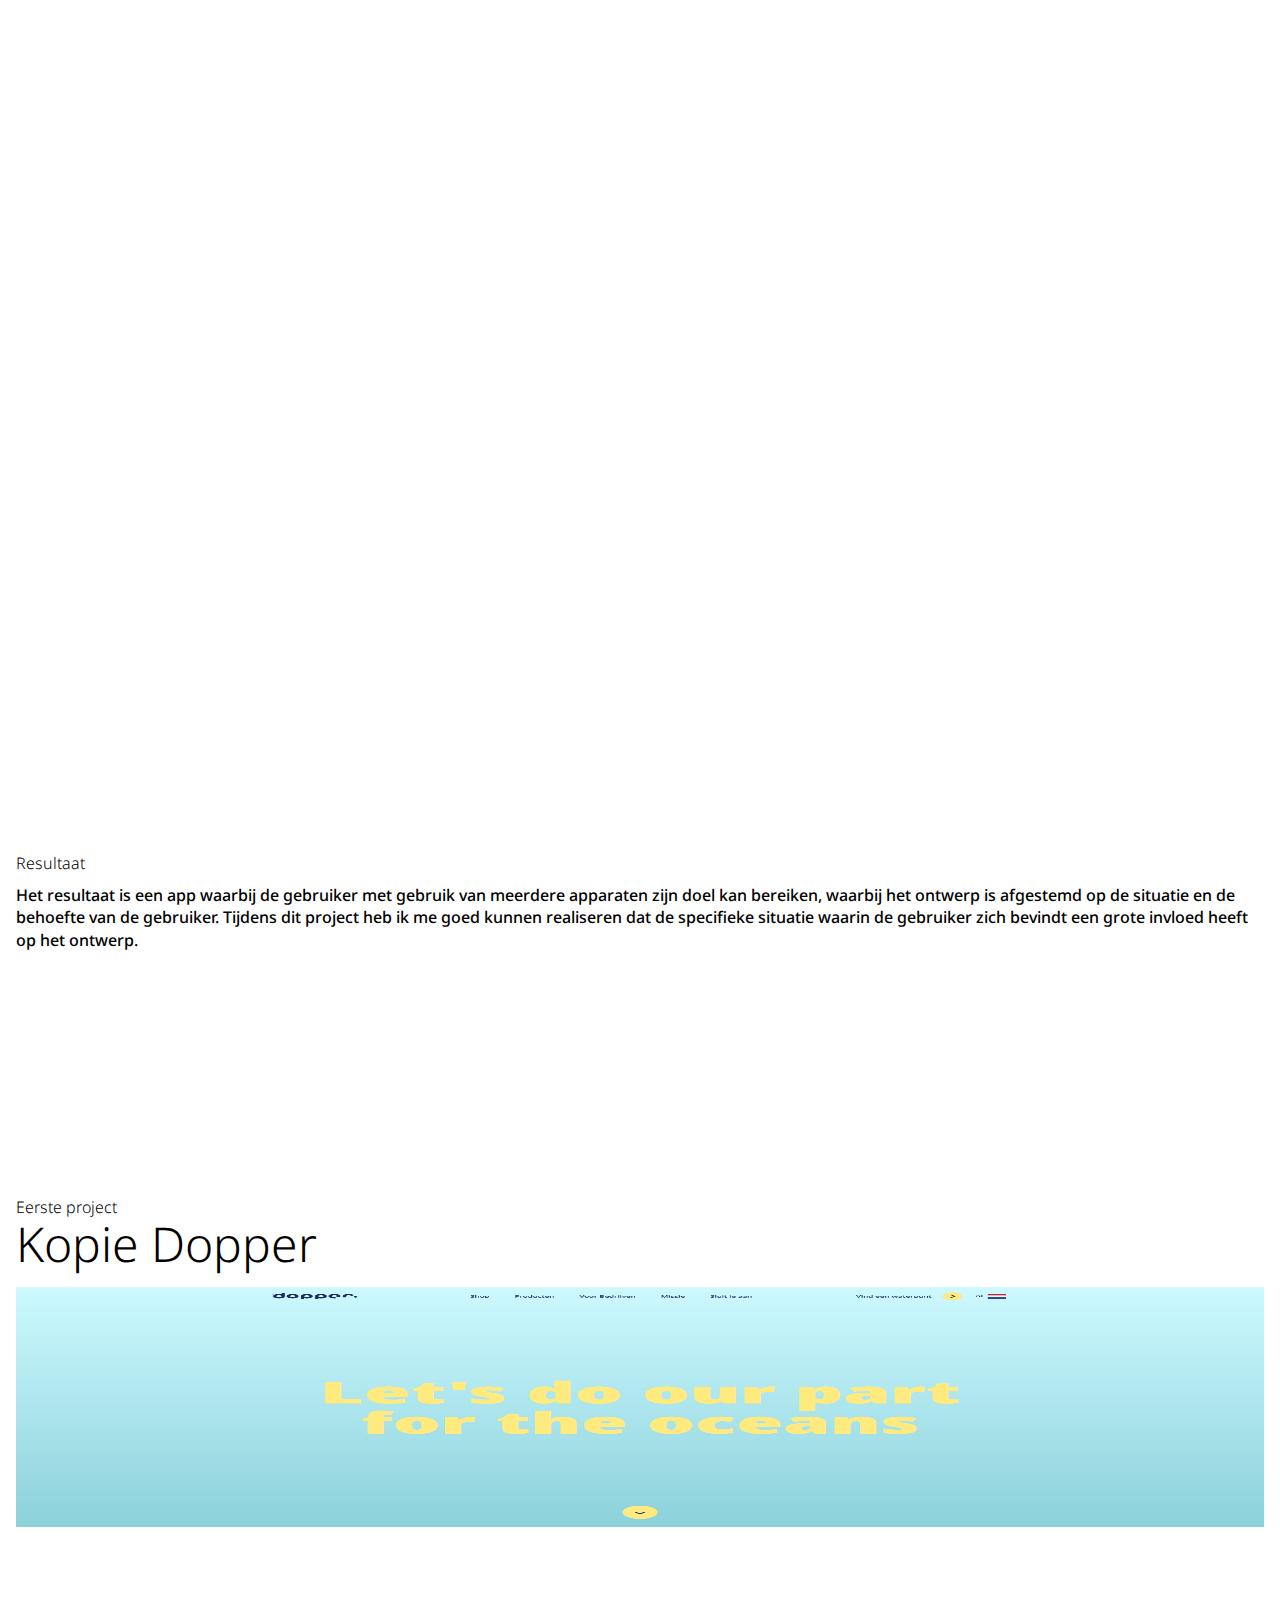
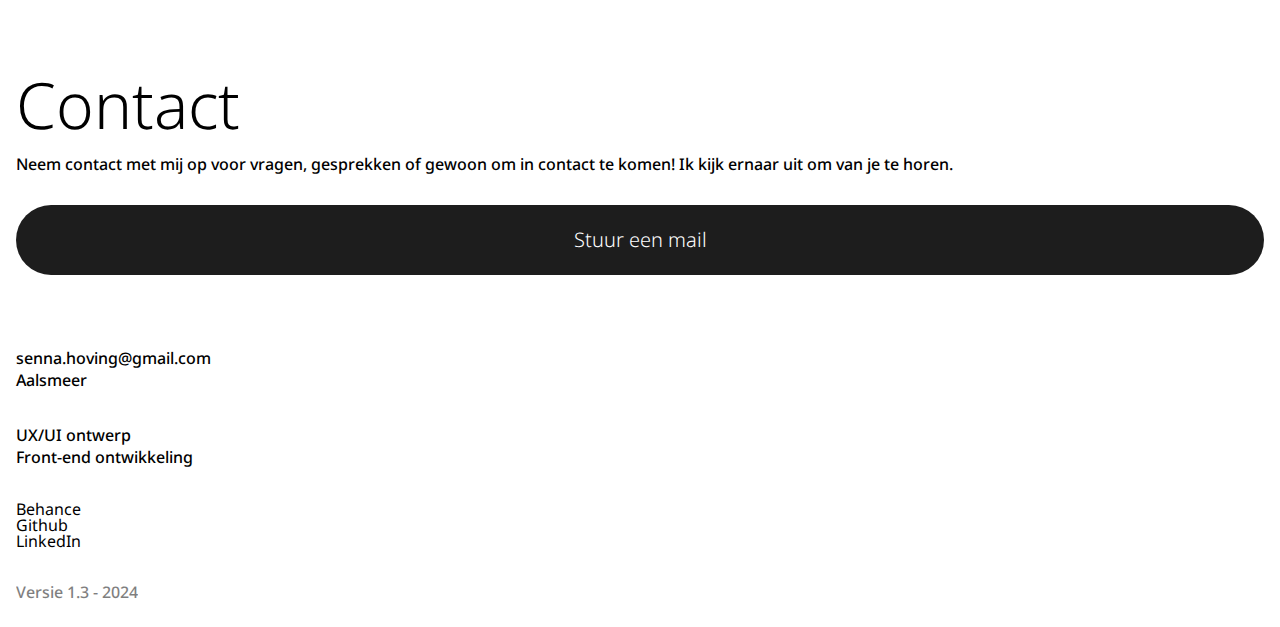
==== commit 4e12c335: "Merge branch 'main' of https://github.com/SennaHoving/Portfolio into Development" ====
--- a/fitFlow.html
+++ b/fitFlow.html
@@ -61,11 +61,11 @@
             <p>Het resultaat is een app waarbij de gebruiker met gebruik van meerdere apparaten zijn doel kan bereiken, waarbij het ontwerp is afgestemd op de situatie en de behoefte van de gebruiker. Tijdens dit project heb ik me goed kunnen realiseren dat de specifieke situatie waarin de gebruiker zich bevindt een grote invloed heeft op het ontwerp.</p>
         </div>
     </article>
-    <a href="kopieDopper.html">
+    <a href="copyDopper.html">
         <section>
             <h2>Eerste project</h2>
             <h3>Kopie Dopper</h3>
-            <img src="" alt="">
+            <img src="images/contentKopieDopper/homeDetailpage.png" alt="">
         </section>
     </a>
     <footer id="footer">
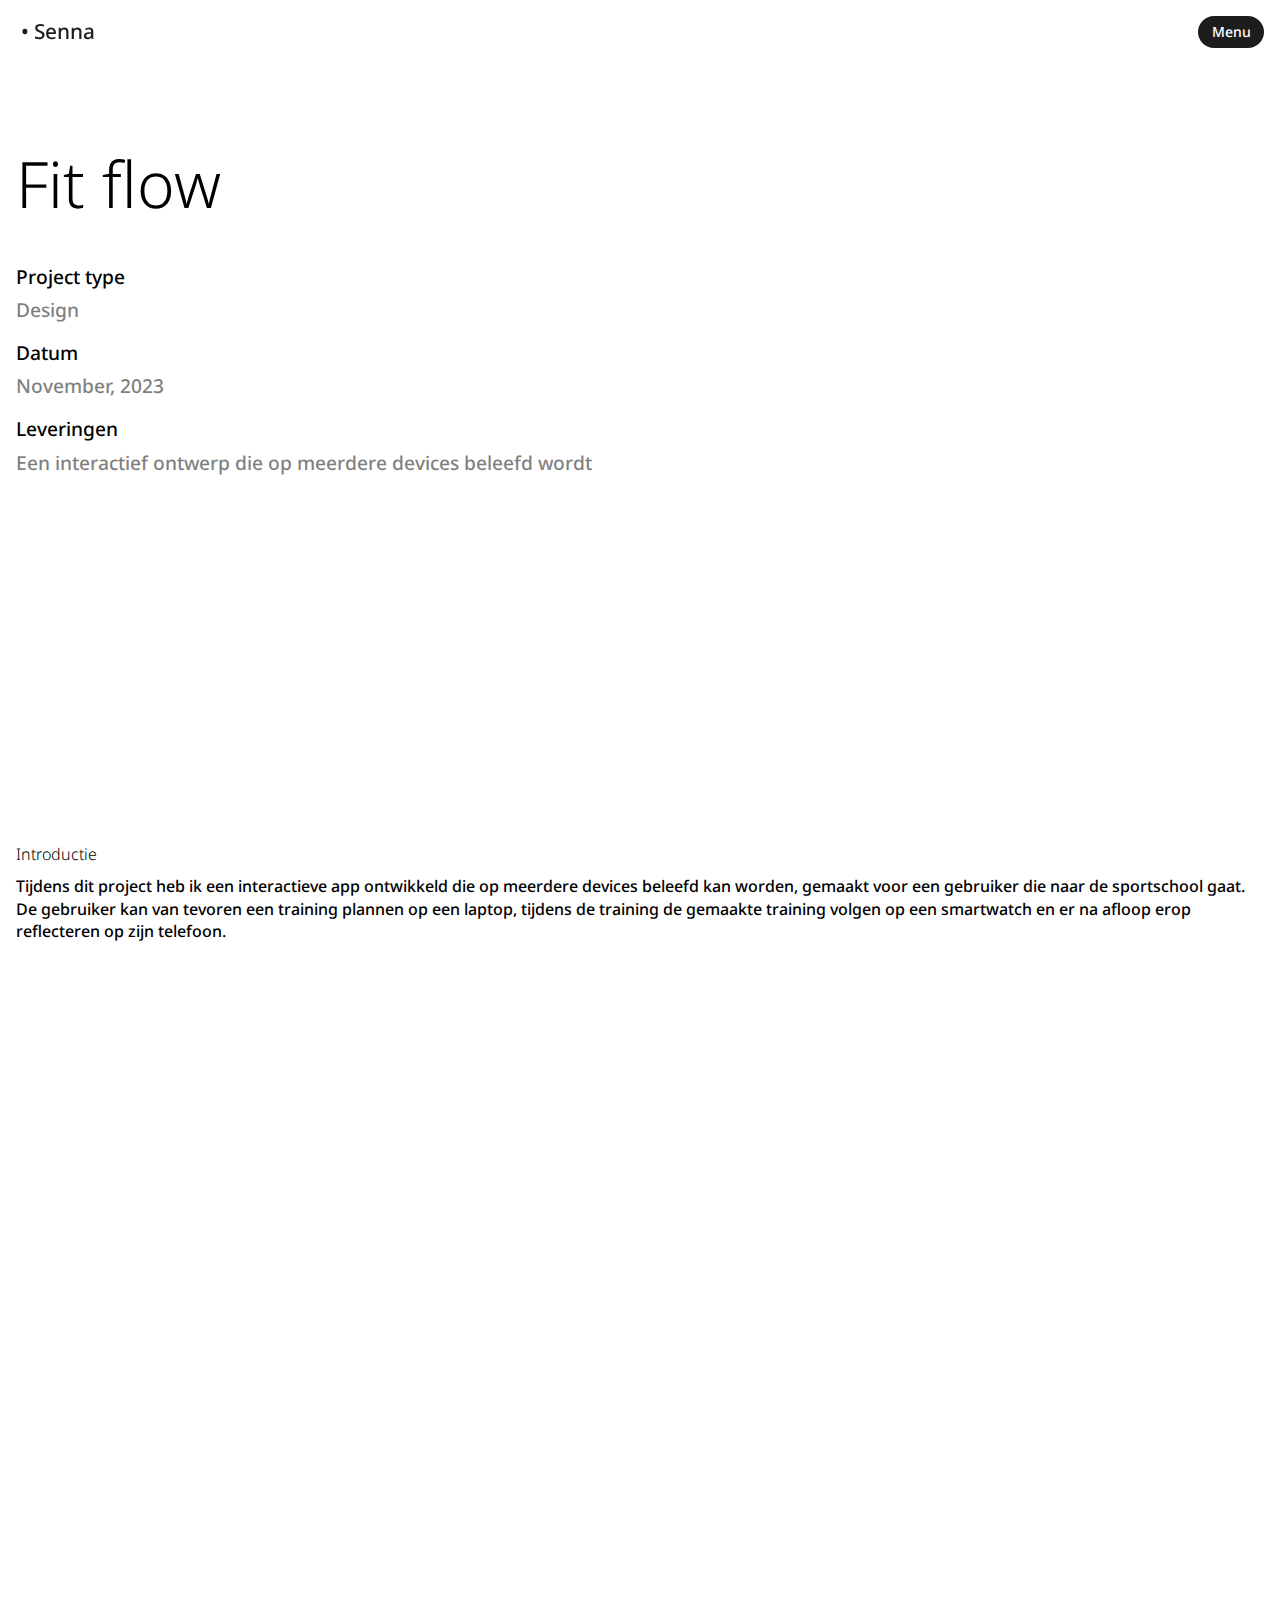
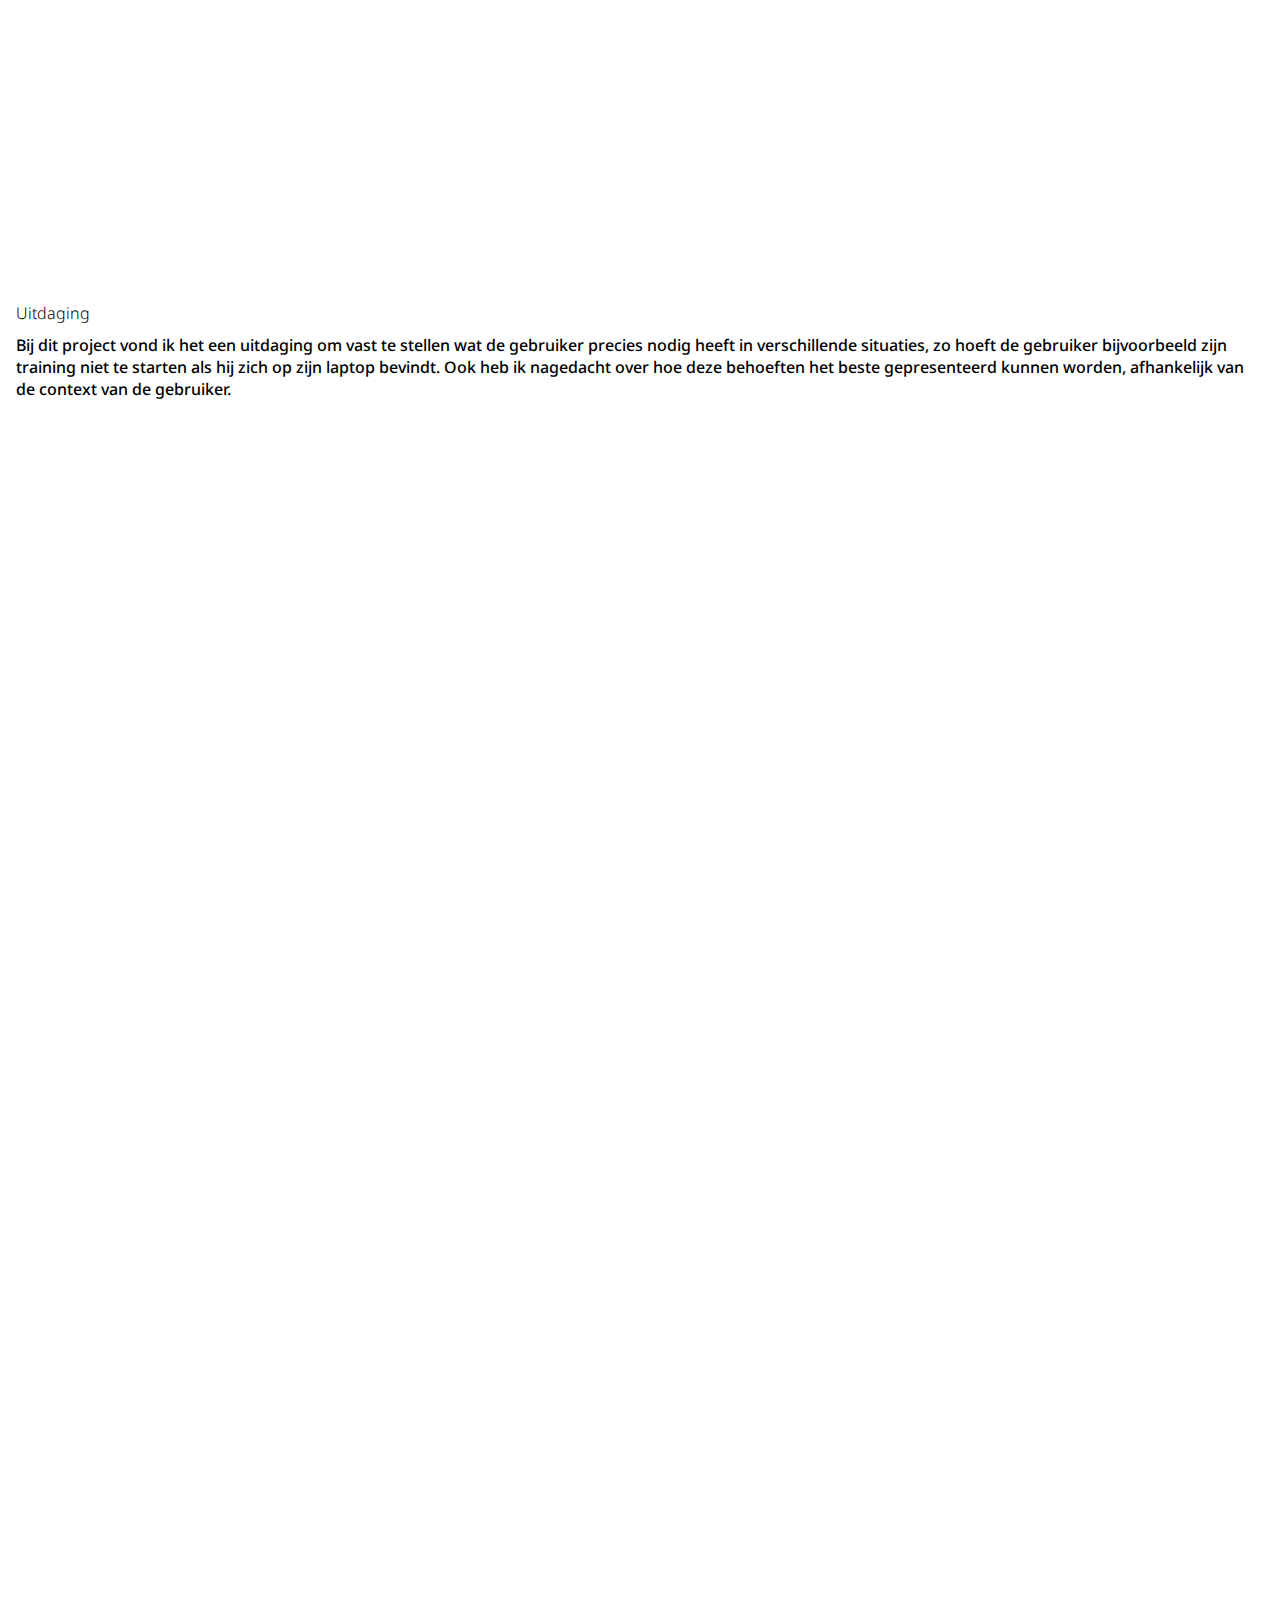
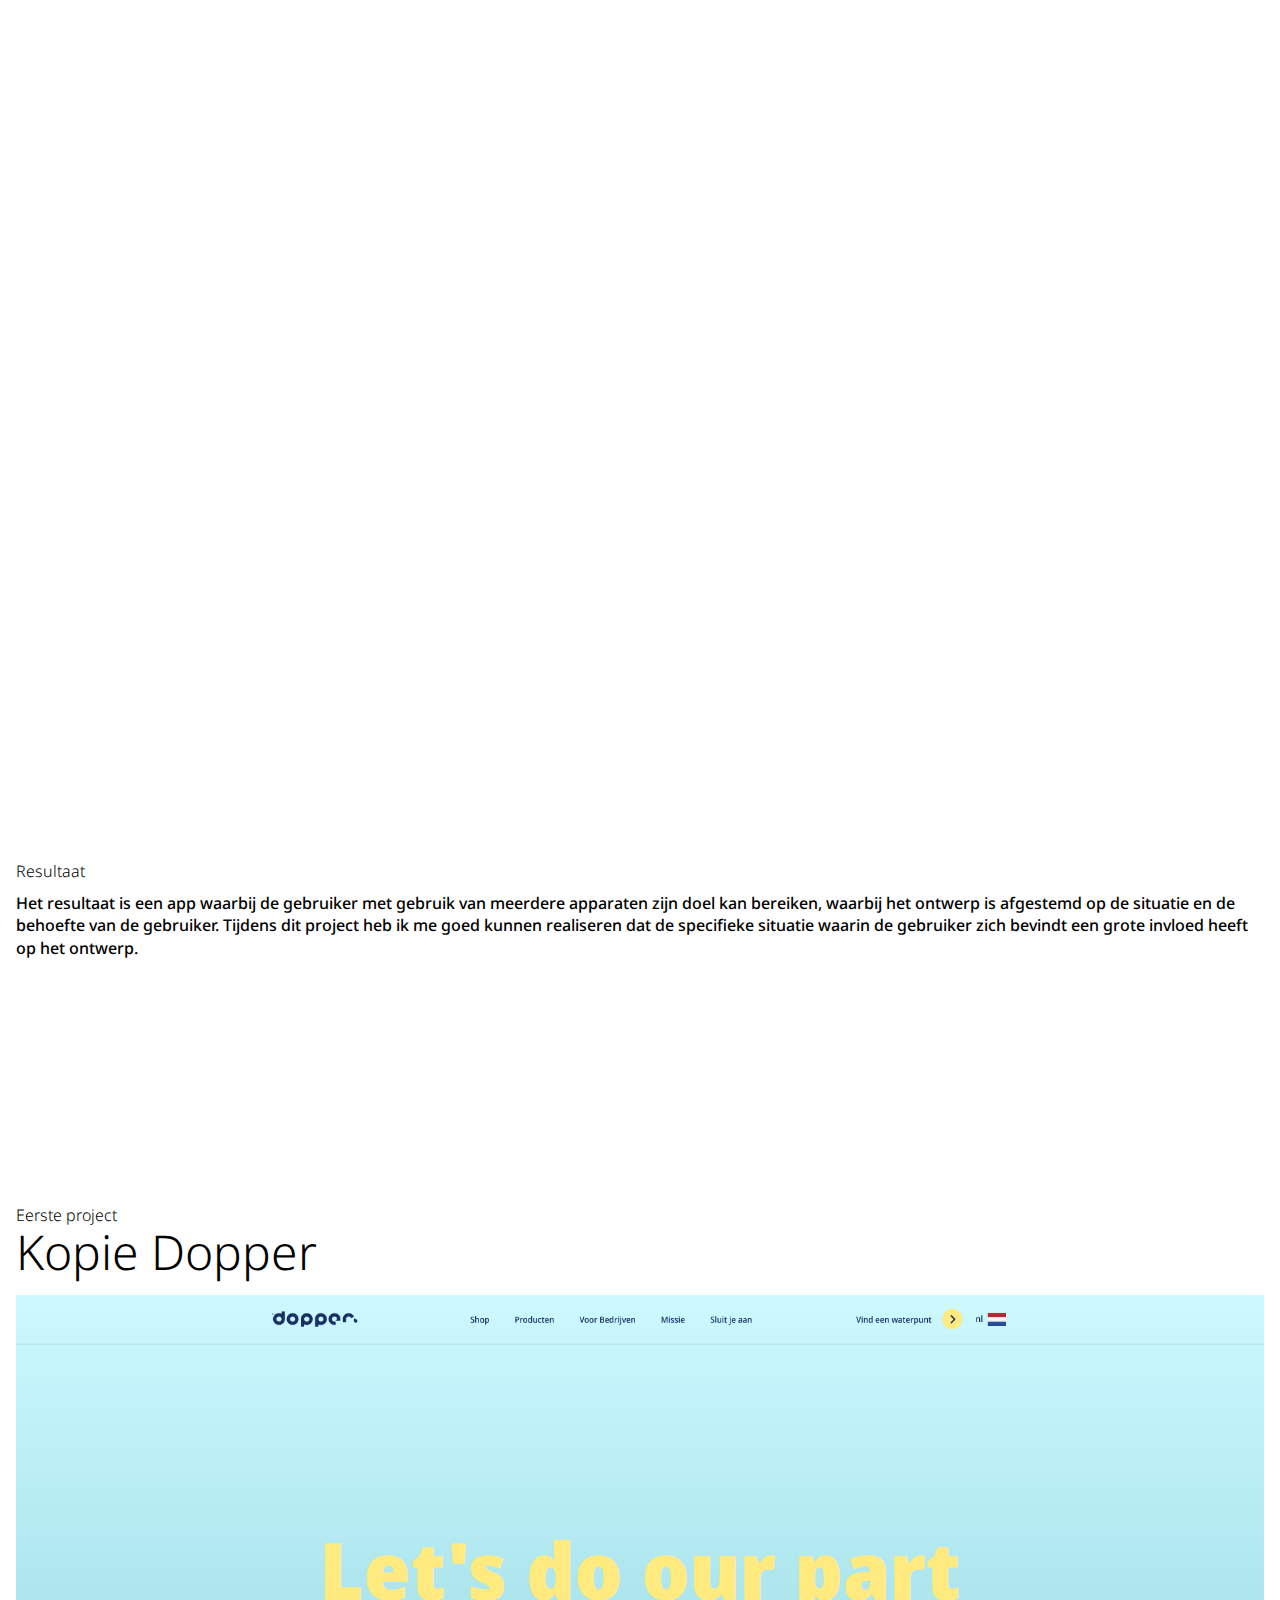
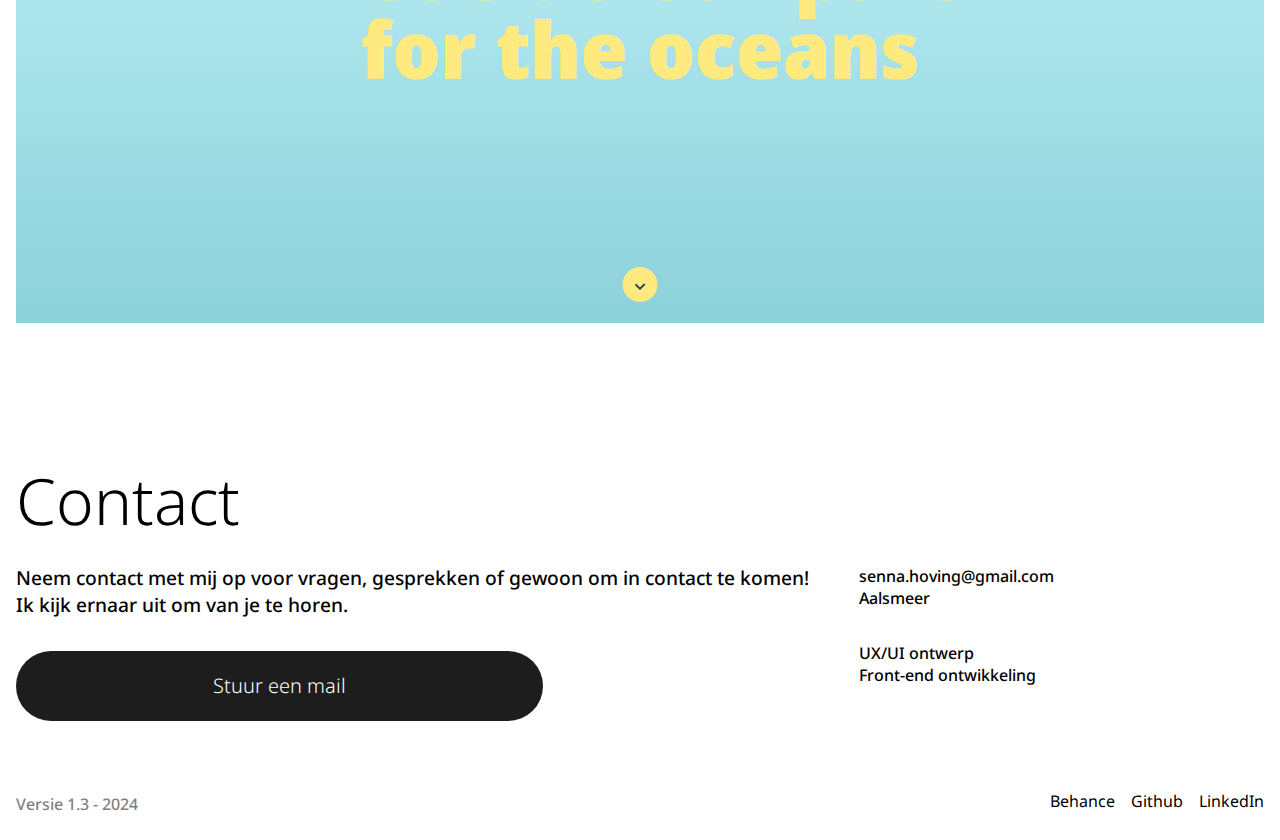
==== commit f1e10467: "deels responsive details pages" ====
--- a/fitFlow.html
+++ b/fitFlow.html
@@ -45,23 +45,27 @@
             <h2>Introductie</h2>
             <p>Tijdens dit project heb ik een interactieve app ontwikkeld die op meerdere devices beleefd kan worden, gemaakt voor een gebruiker die naar de sportschool gaat. De gebruiker kan van tevoren een training plannen op een laptop, tijdens de training de gemaakte training volgen op een smartwatch en er na afloop erop reflecteren op zijn telefoon.</p>
         </div>
-        <img class="load" src="images/contentFitFlow/laptopHomepage.png" alt="">
-        <img class="load" src="images/contentFitFlow/laptopDetailPage.png" alt="">
+        <div class="imgGal">
+            <img class="load" src="images/contentFitFlow/smartwatchTimer.png" alt="">
+            <img class="load" src="images/contentFitFlow/laptopDetailPage.png" alt="">
+        </div>
         <div>      
             <h2>Uitdaging</h2>
             <p>Bij dit project vond ik het een uitdaging om vast te stellen wat de gebruiker precies nodig heeft in verschillende situaties, zo hoeft de gebruiker bijvoorbeeld zijn training niet te starten als hij zich op zijn laptop bevindt. Ook heb ik nagedacht over hoe deze behoeften het beste gepresenteerd kunnen worden, afhankelijk van de context van de gebruiker.</p>
         </div>
-        <img class="load" src="images/contentFitFlow/screenflowlaptop.jpg" alt="">
-        <img class="load" src="images/contentFitFlow/screenflowSmartwatch.jpg" alt="">
-        <img class="load" src="images/contentFitFlow/screenflowPhone.jpg" alt="">
-        <img class="load" src="images/contentFitFlow/smartwatchTimer.png" alt="">
-        <img class="load" src="images/contentFitFlow/phoneWorkoutPage.png" alt="">
+        <div class="imgGal">
+            <img class="load" src="images/contentFitFlow/screenflowlaptop.jpg" alt="">
+            <img class="load" src="images/contentFitFlow/screenflowSmartwatch.jpg" alt="">
+            <img class="load" src="images/contentFitFlow/screenflowPhone.jpg" alt="">
+            <img class="load" src="images/contentFitFlow/laptopHomepage.png" alt="">
+            <img class="load" src="images/contentFitFlow/phoneWorkoutPage.png" alt="">
+        </div>
         <div>        
             <h2>Resultaat</h2>
             <p>Het resultaat is een app waarbij de gebruiker met gebruik van meerdere apparaten zijn doel kan bereiken, waarbij het ontwerp is afgestemd op de situatie en de behoefte van de gebruiker. Tijdens dit project heb ik me goed kunnen realiseren dat de specifieke situatie waarin de gebruiker zich bevindt een grote invloed heeft op het ontwerp.</p>
         </div>
     </article>
-    <a href="copyDopper.html">
+    <a href="kopieDopper.html">
         <section>
             <h2>Eerste project</h2>
             <h3>Kopie Dopper</h3>
@@ -69,8 +73,8 @@
         </section>
     </a>
     <footer id="footer">
+        <h2>Contact</h2>
         <div>
-            <h2>Contact</h2>
             <p>Neem contact met mij op voor vragen, gesprekken of gewoon om in contact te komen! Ik kijk ernaar uit om van je te horen.</p>
             <button>
                 <p>Stuur een mail</p>
@@ -78,16 +82,18 @@
             </button>
         </div>
         <div>
-            <p>senna.hoving@gmail.com</p>
-            <p>Aalsmeer</p>
-        </div>
-        <div>
-            <p>UX/UI ontwerp</p>
-            <p>Front-end ontwikkeling</p>
+            <div>
+                <p>senna.hoving@gmail.com</p>
+                <p>Aalsmeer</p>
+            </div>
+            <div>
+                <p>UX/UI ontwerp</p>
+                <p>Front-end ontwikkeling</p>
+            </div>
         </div>
         <div>
             <a href="">Behance</a>
-            <a href="">Github</a>
+            <a href="https://github.com/SennaHoving">Github</a>
             <a href="">LinkedIn</a>
         </div>
         <p>Versie 1.3 - 2024</p>
--- a/style.css
+++ b/style.css
@@ -60,6 +60,7 @@
     --font-weight-tekst: 500;
 
     --margin-side: 1em;
+    --margin-side-wide: 11em;
 
     --font-line-height-tekst: 1.4em;
 }
@@ -67,6 +68,10 @@
 /* styling general*/
 * {
     font-family: 'Noto Sans';
+}
+
+body {
+    overflow-x: hidden;
 }
 
 h2 {
@@ -87,9 +92,16 @@
     text-decoration: none;
 }
 
+body > p {
+    position: absolute;
+    color: var(--color-primary);
+    font-size: 2em;
+    z-index: 5;
+}
+
 /* video */ 
 .slides {
-    height: 600px;
+    height: 70vh;
     width: 100vw;
     background-color: var(--color-accent);
     position: relative;
@@ -248,16 +260,25 @@
     grid-template-rows: auto auto auto auto auto; 
 }
 
-footer div:first-of-type {
+footer > h2 {
     grid-row-start: 1;
     grid-row-end: 2;
 }
 
-footer div:first-of-type p {
+footer > div:first-of-type {
+    grid-row-start: 2;
+    grid-row-end: 3;
+}
+
+footer > div:first-of-type > p {
+    margin: 0 0 1em 0;
+}
+
+footer > div:first-of-type button p {
     margin: 1em 0;
 }
 
-footer div:first-of-type button {
+footer > div:first-of-type button {
     width: 100%;
     margin: 1em 0 3em 0;
     background-color: var(--color-accent);
@@ -267,7 +288,7 @@
     overflow: hidden;
 }
 
-footer div:first-of-type button p {
+footer > div:first-of-type button p {
     position: relative;
     color: var(--color-primary);
     font-size: 1.5em;
@@ -275,7 +296,7 @@
     z-index: 2;
 }
 
-footer div:first-of-type button span {
+footer > div:first-of-type button span {
     position: absolute;
     background-color: #4C2688;
     width: 110%;
@@ -287,31 +308,33 @@
     z-index: 1;
 }
 
-footer div:first-of-type button:hover span {
+footer > div:first-of-type button:hover span {
     visibility: visible;
     transition: all 1s;
     transition-timing-function: ease-out;
     transform: translateY(-60%);
 }
 
-footer div:nth-of-type(2) {
-    grid-row-start: 2;
-    grid-row-end: 3;
-}
-
-footer div:nth-of-type(3) {
+footer > div:nth-of-type(2) {
     grid-row-start: 3;
     grid-row-end: 4;
-}
-
-footer div:nth-of-type(4) {
-    grid-row-start: 4;
-    grid-row-end: 5;
     display: flex;
     flex-direction: column;
-}
-
-footer div:nth-of-type(4) a {
+    gap: 2em;
+} 
+
+footer > div:nth-of-type(3) {
+    grid-area: 4 / 1 / 5 / 2;
+    display: flex;
+    flex-direction: column;
+} 
+
+footer > div:nth-of-type(2) div:nth-of-type(3) {
+    display: flex;
+    flex-direction: column;
+} 
+
+footer > div div:nth-of-type(4) a {
     color: var(--color-secondary);
     text-decoration: none;
 }
@@ -385,7 +408,7 @@
 section:nth-of-type(3) {
     display: flex;
     flex-direction: column;
-    gap: 1em;
+    gap: 2em;
 }
 
 section:nth-of-type(3) h2 {
@@ -426,7 +449,6 @@
 
 .project div:first-of-type img {
     background-color: var(--color-grey-light);
-    height: 240px;
     width: 100%;
     margin-top: 3em;
     object-fit: cover;
@@ -484,6 +506,190 @@
 
 .project section:last-of-type img {
     background-color: var(--color-grey-light);
-    height: 240px;
     width: 100%;
+}
+
+@media (min-width: 760px) {
+    section:first-of-type p {
+        max-width: 70%;
+        padding: 0 0 1em 0;
+      }
+
+      section:nth-of-type(2) > div {
+        display: grid;
+        grid-template-columns: 1fr 1fr;
+        gap: 1em;
+      }
+
+      section:nth-of-type(3) h2 {
+        padding: 0em 0;
+      }
+
+      section:nth-of-type(2) h3 {
+        font-size: calc(1.2 * var(--font-size-title));
+      }
+
+      section:nth-of-type(3) {
+        display: grid;
+        grid-template-rows: auto auto;
+        grid-template-columns: 1fr 1.4fr;
+      }
+
+      section:nth-of-type(3) h2 {
+        grid-area: 1 / 1 / 2 / 3;
+      }
+
+      section:nth-of-type(3) div:first-of-type {
+        grid-area: 2 / 1 / 3 / 2;
+        display: flex;
+        flex-direction: column;
+        gap: 1em;
+      }
+
+      section:nth-of-type(3) div:last-of-type {
+        grid-area: 2 / 2 / 3 / 3;
+      }
+
+      footer > div:first-of-type p {
+        font-size: calc(1.2 * var(--font-size-tekst));
+      }
+
+      footer > div:first-of-type button {
+        width: 65%;
+      }
+}
+
+@media (min-width: 1000px) {
+    section:first-of-type p {
+        max-width: 100%;
+        font-size: calc(1.2 * var(--font-size-tekst));
+    }
+
+    section:nth-of-type(2) > div {
+        display: grid;
+        grid-template-columns: 1fr 1fr 1fr;
+        gap: 1em;
+    }
+
+    section:nth-of-type(3) {
+        grid-template-columns: 1fr 1fr;
+        grid-column-gap: 4em;
+    }
+
+    footer {
+        grid-template-rows: auto auto auto;
+        grid-template-columns: 2fr 1fr;
+    }
+
+    footer > h2 {
+        grid-area: 1 / 1 / 2 / 3;
+    }
+
+    footer > div:first-of-type {
+        grid-area: 2 / 1 / 3 / 2;
+    }
+
+    footer > div:nth-of-type(2) {
+        grid-area: 2 / 2 / 3 / 3;
+    }
+
+    footer > div:nth-of-type(3) {
+        grid-area: 3 / 2 / 4 / 3;
+        display: flex;
+        flex-direction: row;
+        gap: 1em;
+        justify-content: end;
+    }
+
+    footer > p {
+        grid-area: 3 / 1 / 4 / 2;
+    }
+
+    article .imgGal {
+        display: grid;
+        grid-template-columns: repeat(2, 1fr);
+    }
+
+    article img {
+        background-color: white;
+        width: 100%;
+    }
+
+    article .imgGal img {
+        height: 100%;
+        width: 100%;
+        object-fit: contain;
+    }
+
+    article div:nth-of-type(1), article div:nth-of-type(3) {
+        margin-top: 7em;
+    }
+}
+
+@media (min-width: 1560px) {
+    section {
+        margin: 1.5em var(--margin-side-wide) 11em var(--margin-side-wide);
+    }
+
+    section:first-of-type h1 {
+        font-size: calc(2 * var(--font-size-header));
+    }
+
+    section:first-of-type p {
+        max-width: 100%;
+        font-size: calc(1.8 * var(--font-size-tekst));
+    }
+
+    section:nth-of-type(2) h2 {
+        font-size: calc(1.2 * var(--font-size-header));
+    }
+
+    section:nth-of-type(3) {
+        grid-template-columns: 1fr 3fr;
+        grid-column-gap: 4em;
+    }
+
+    section:nth-of-type(3) h2 {
+        font-size: calc(1.2 * var(--font-size-header));
+    }
+
+    section:nth-of-type(3) div:first-of-type p {
+        font-size: calc(1.2 * var(--font-size-tekst));
+    }
+
+    footer {
+        margin: 1.5em var(--margin-side-wide) 2em var(--margin-side-wide);
+    }
+
+    footer > div:first-of-type p {
+        font-size: calc(1.5 * var(--font-size-tekst));
+    }
+
+    footer > div:nth-of-type(2) {
+        margin: 0 auto;
+        height: 20em;
+    }
+
+    .project section:last-of-type {
+        padding: 7.5em var(--margin-side-wide) 7.5em var(--margin-side-wide);
+    }
+    
+    article {
+        margin: 1.5em var(--margin-side-wide) 7.5em var(--margin-side-wide);
+    }
+
+    article .imgGal {
+        display: grid;
+        grid-template-columns: repeat(3, 1fr);
+    }
+
+    article .imgGal img {
+        height: 100%;
+        width: 100%;
+        object-fit: cover;
+    }
+
+    .project section:last-of-type {
+        padding: 7.5em 60em 7.5em var(--margin-side-wide);
+      }
 }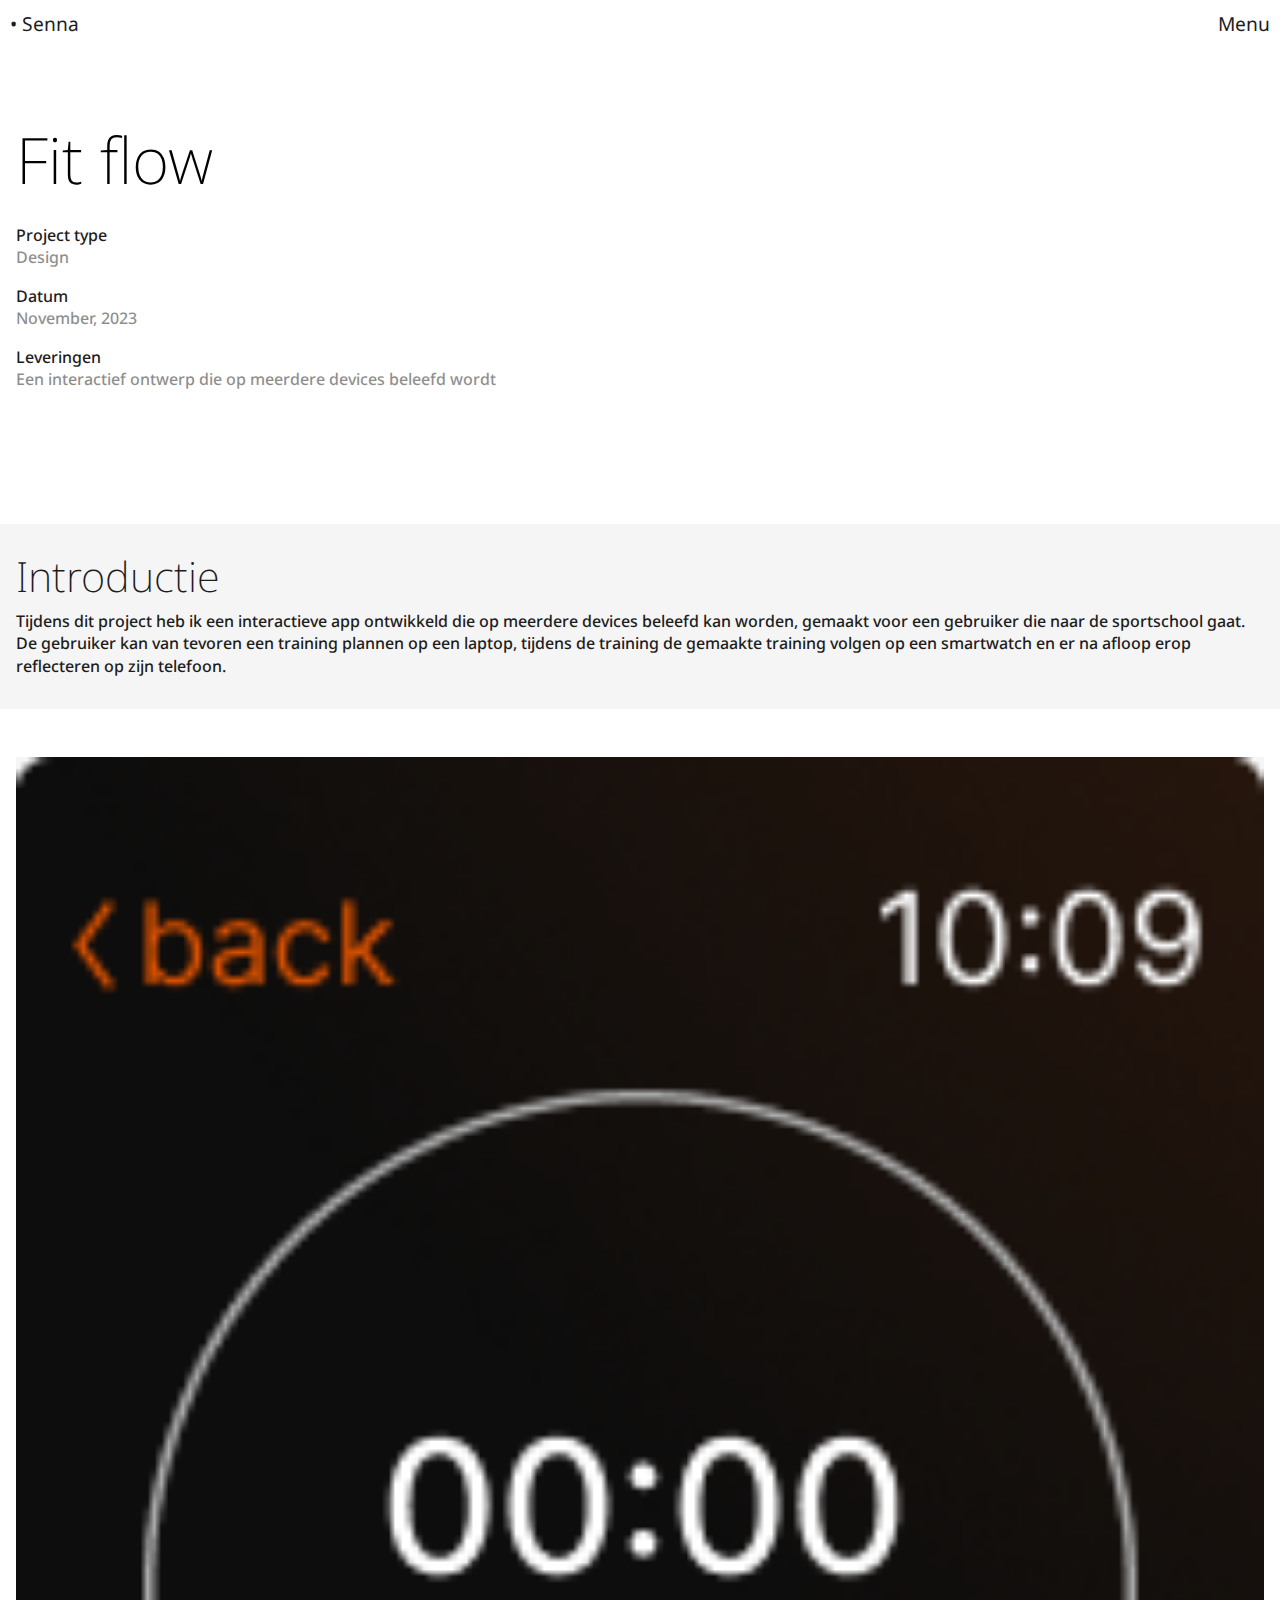
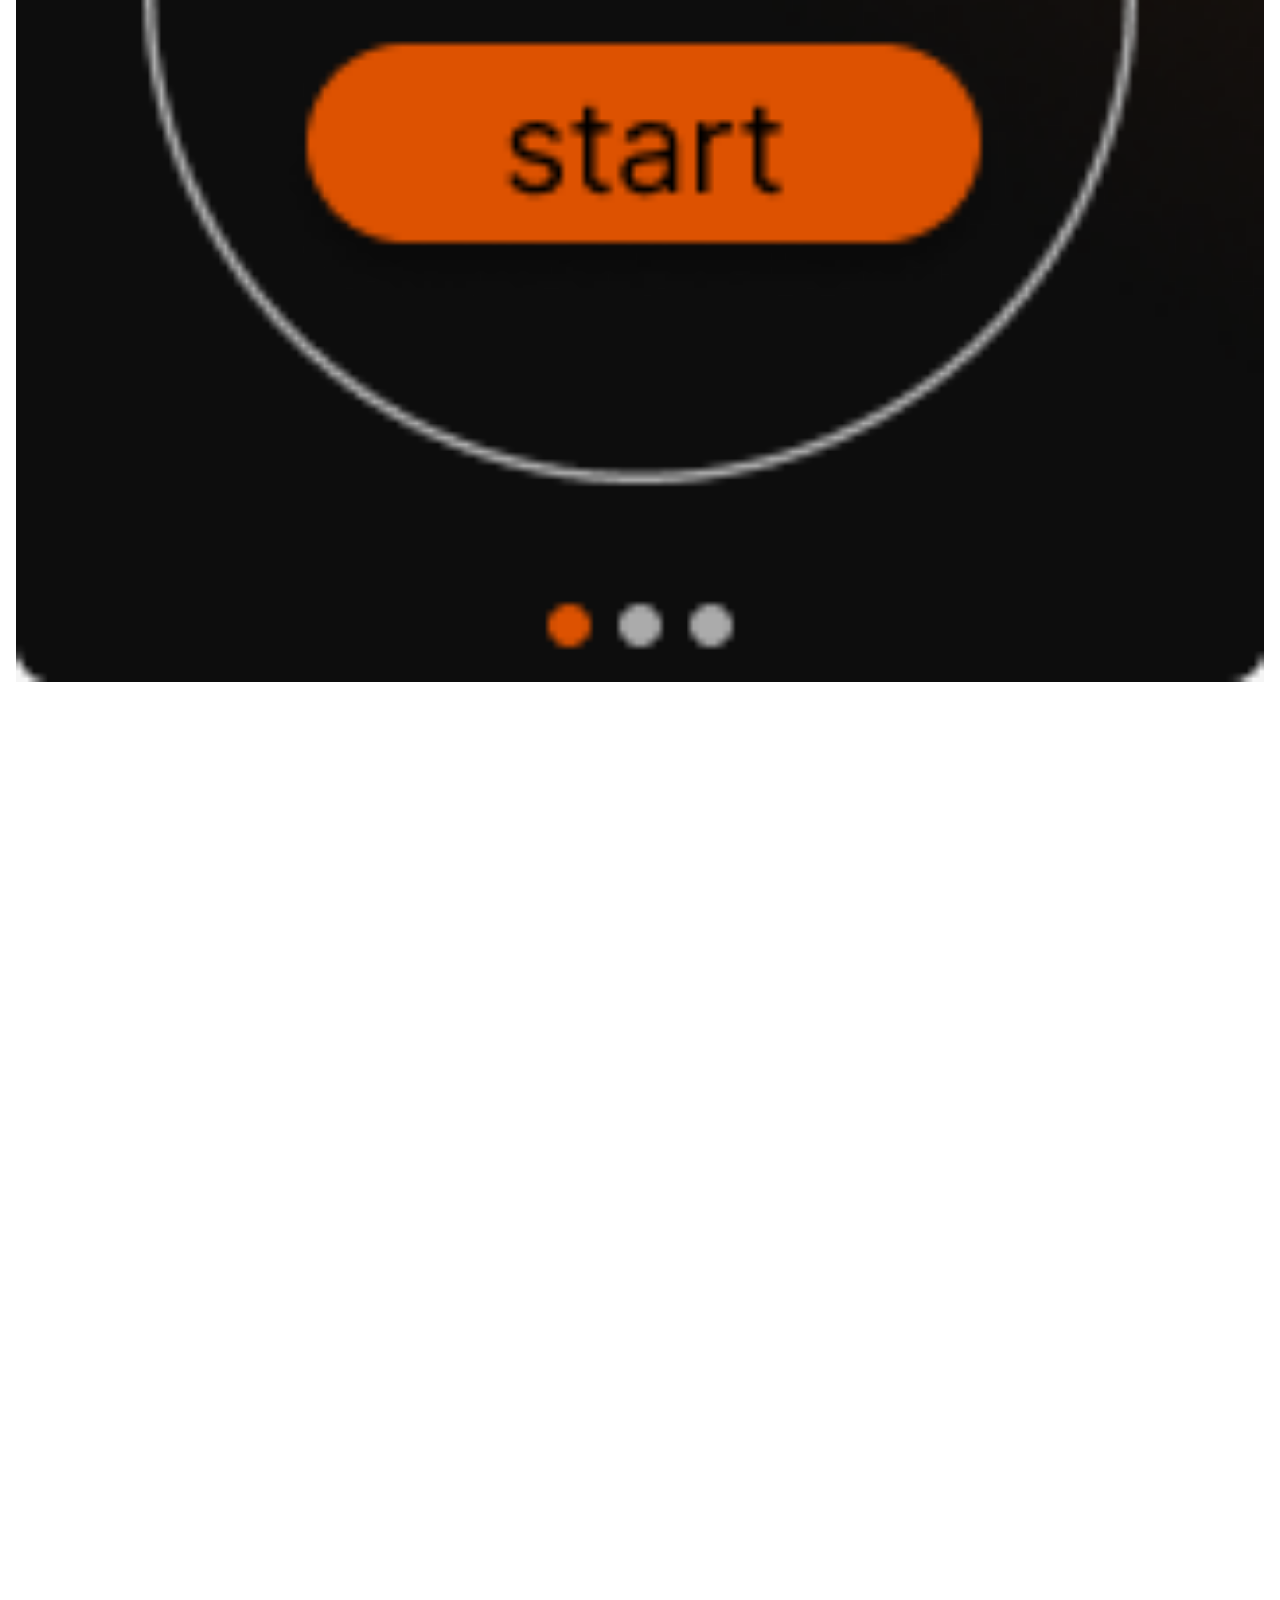
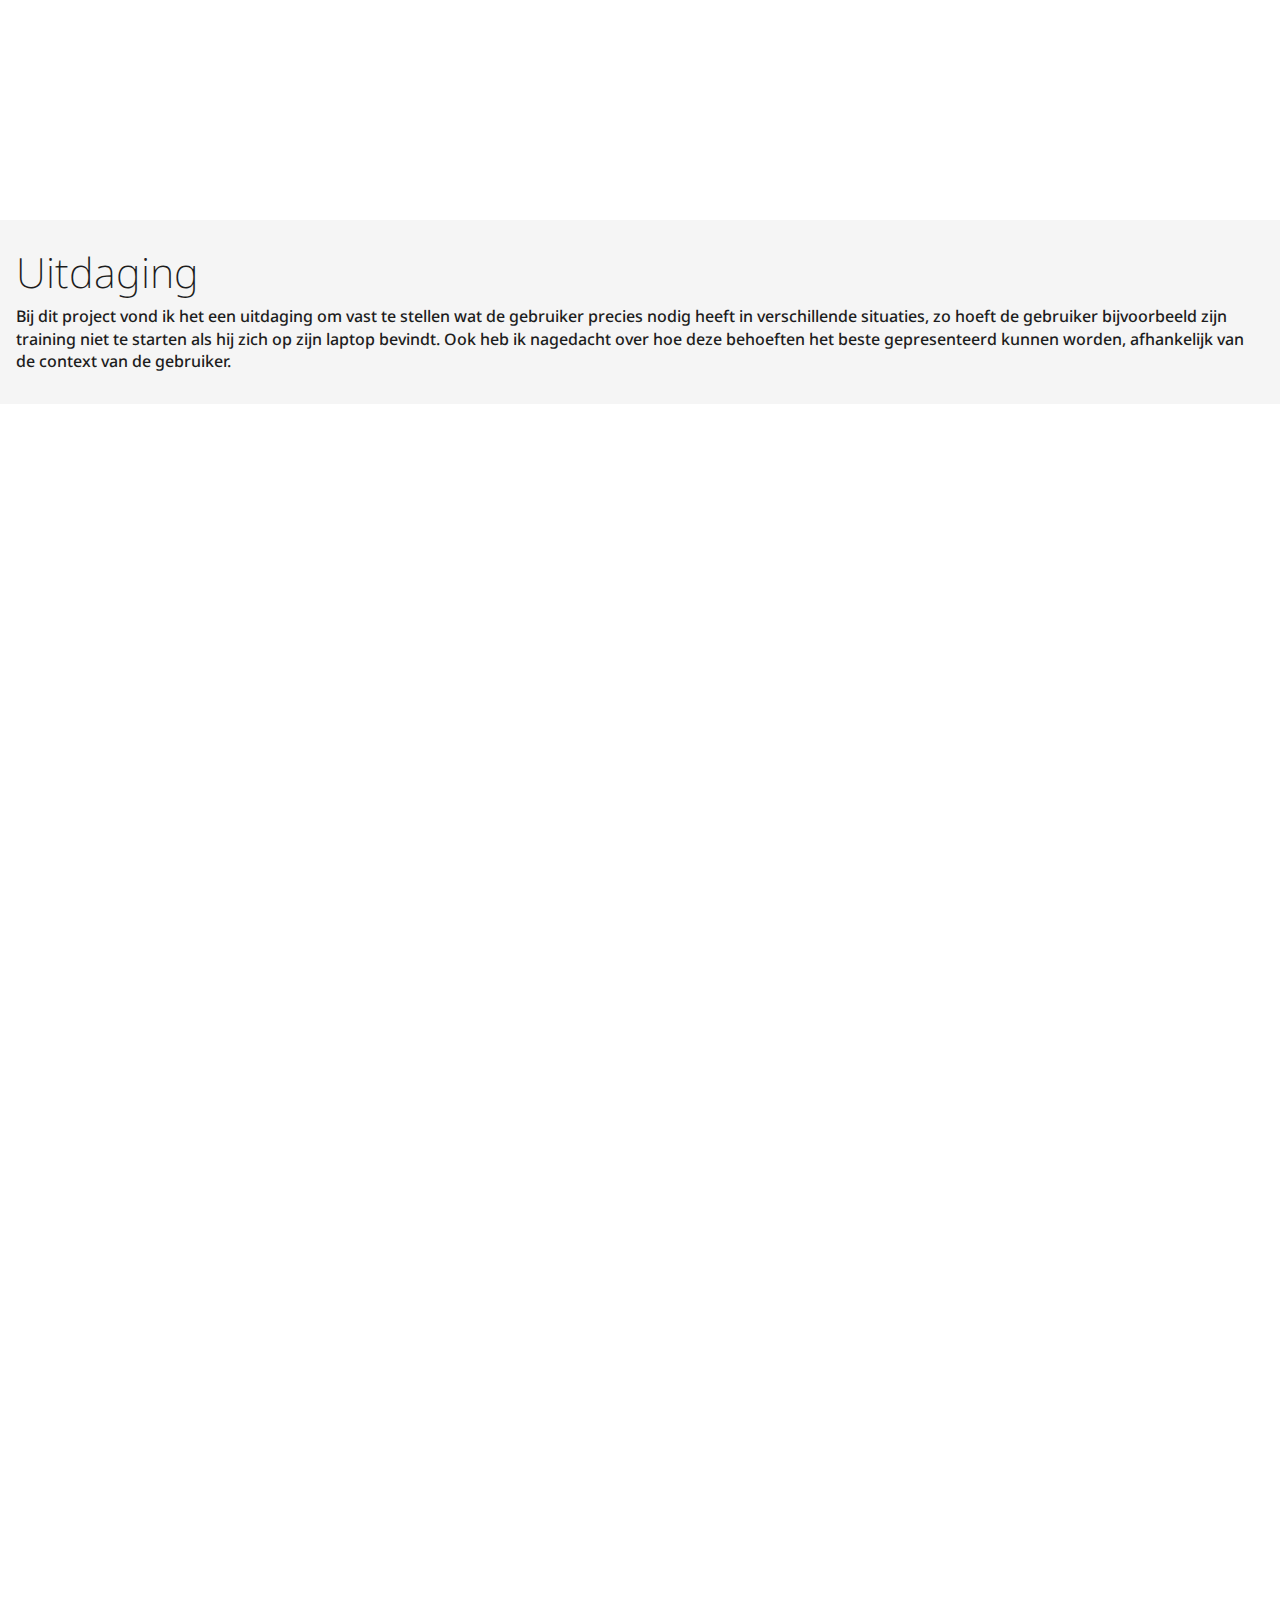
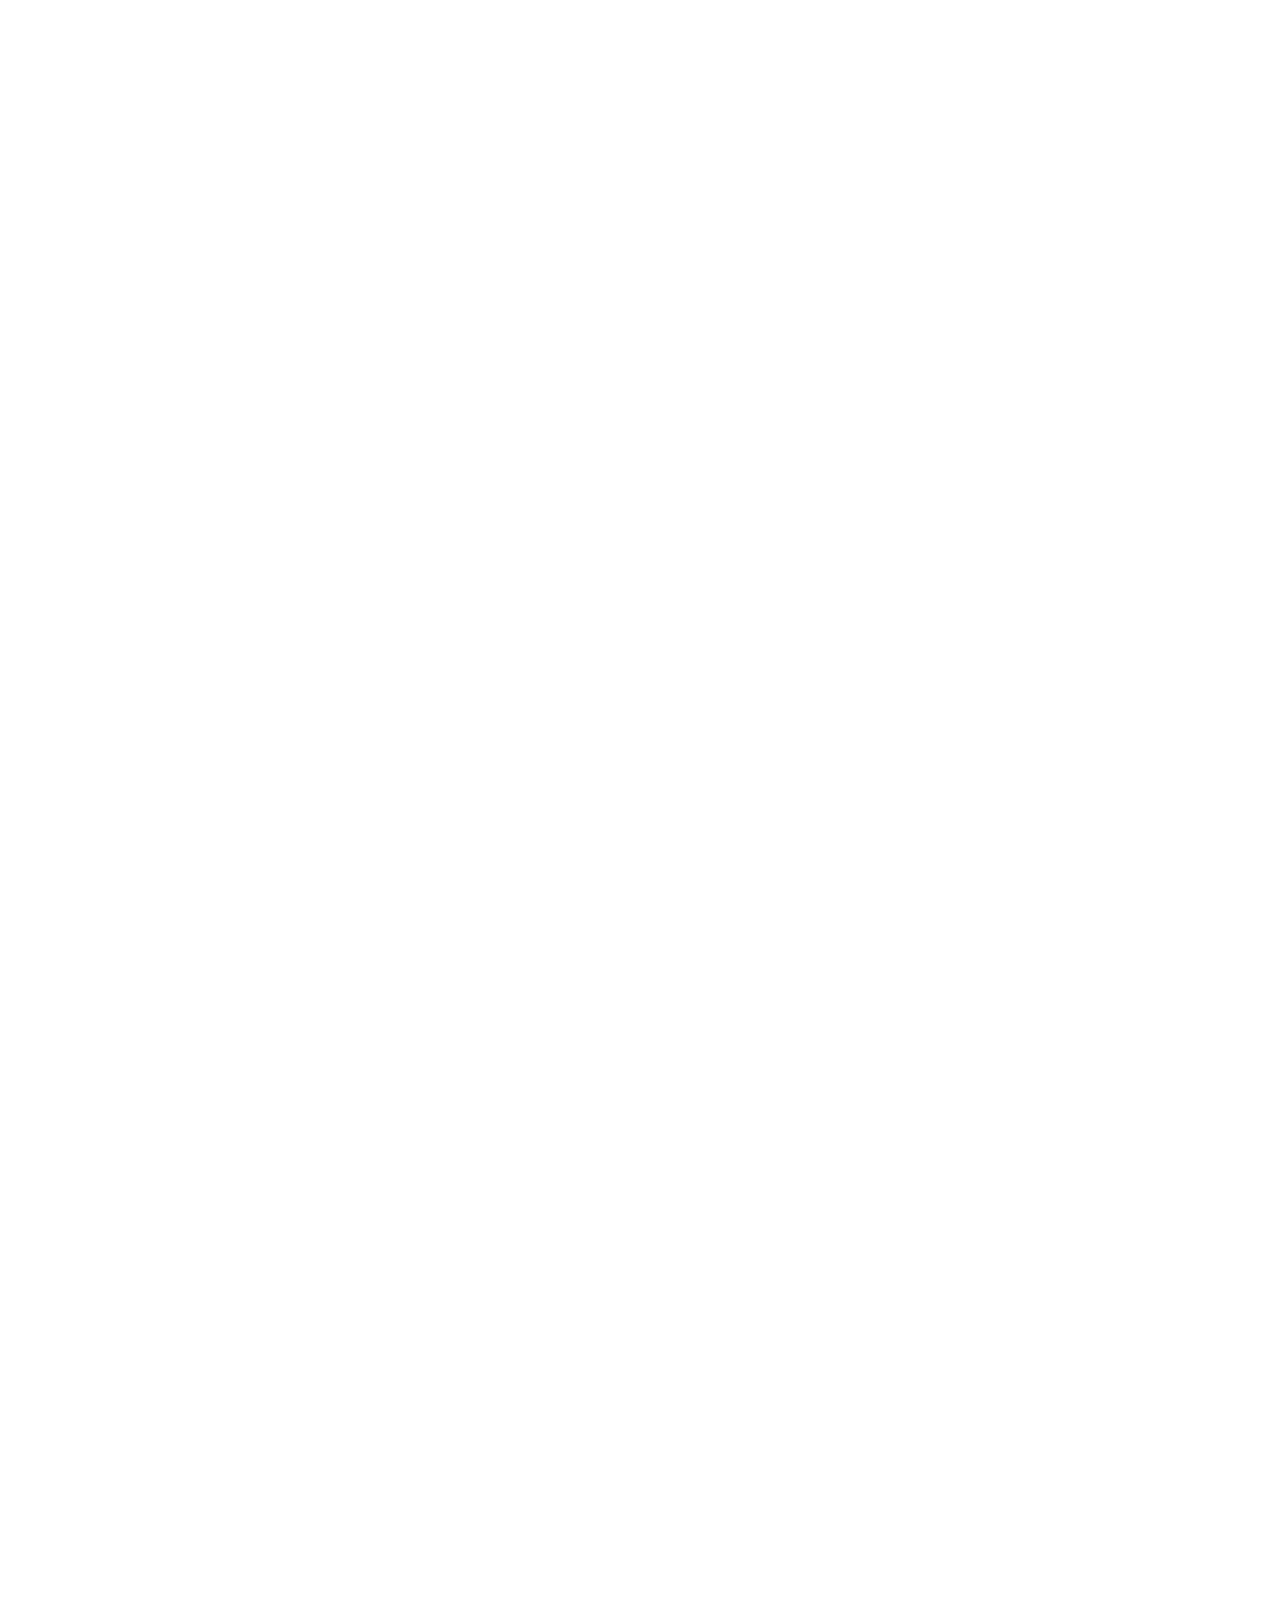
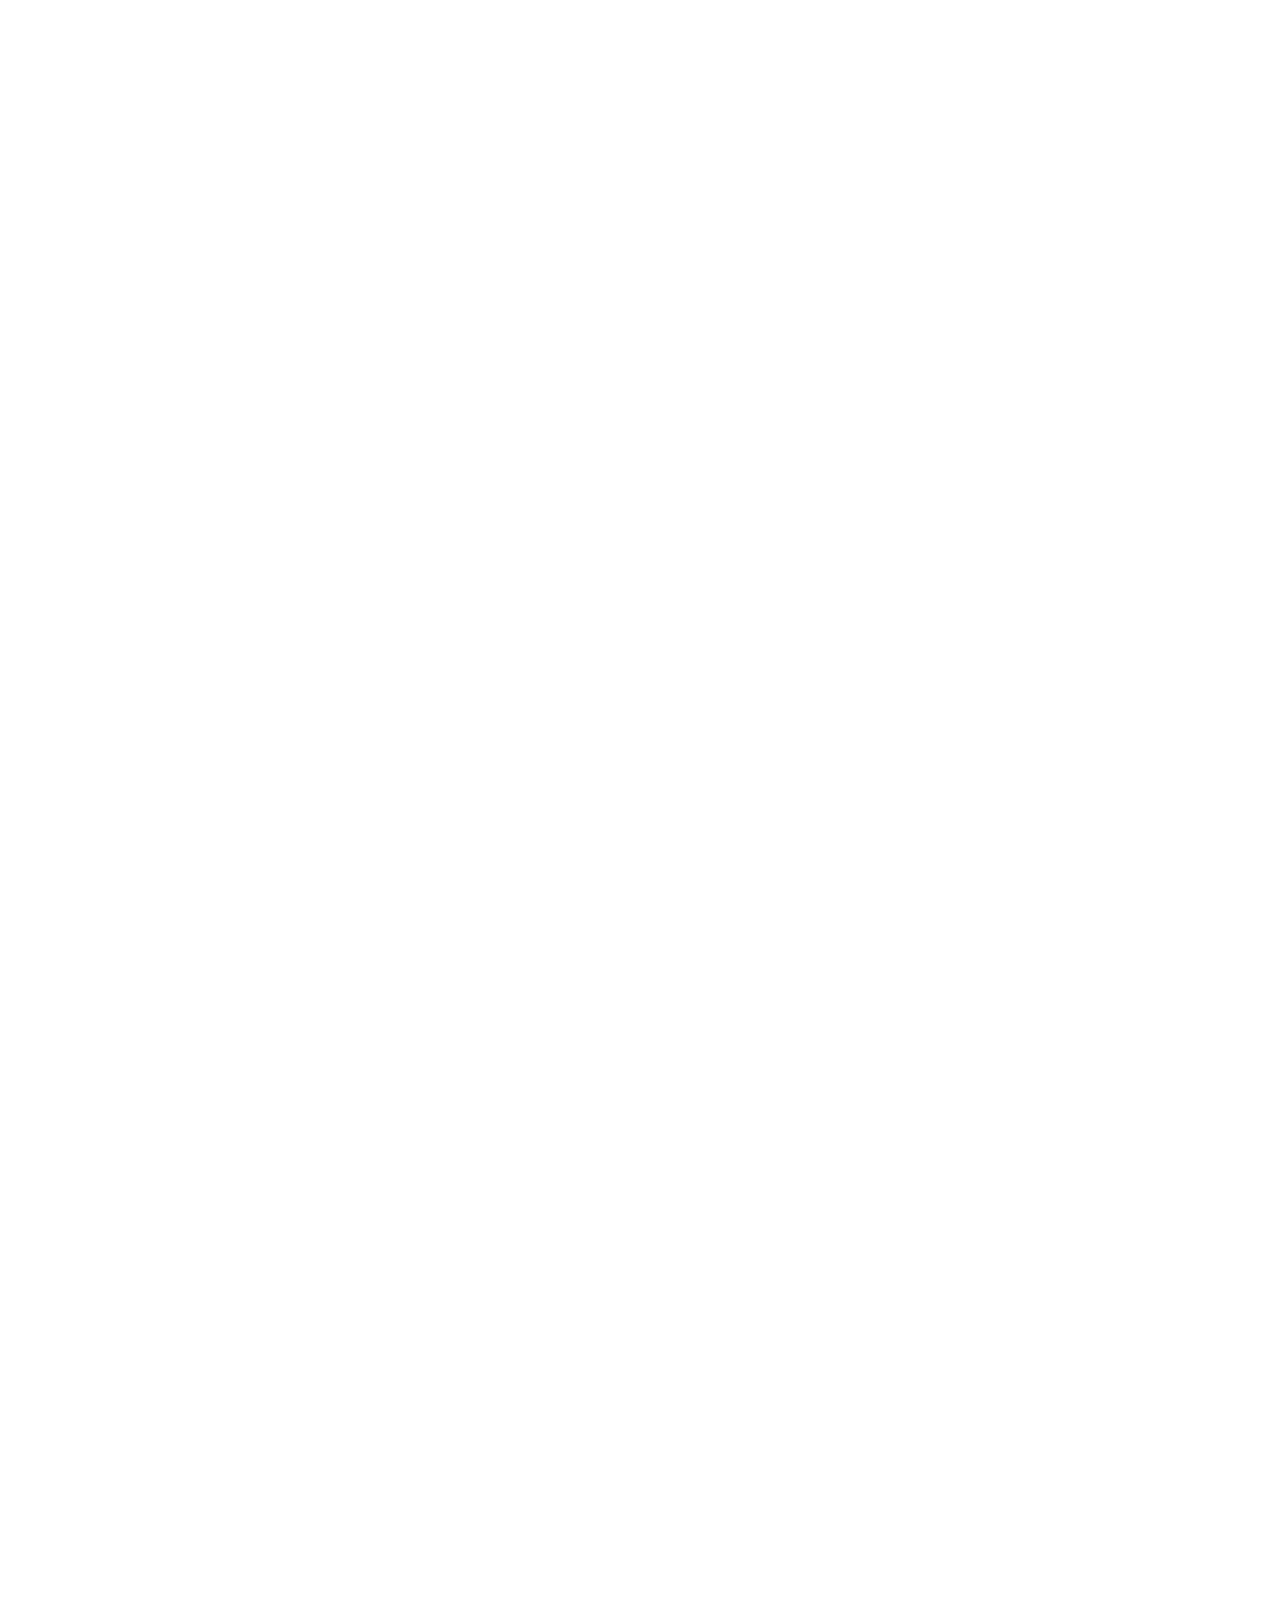
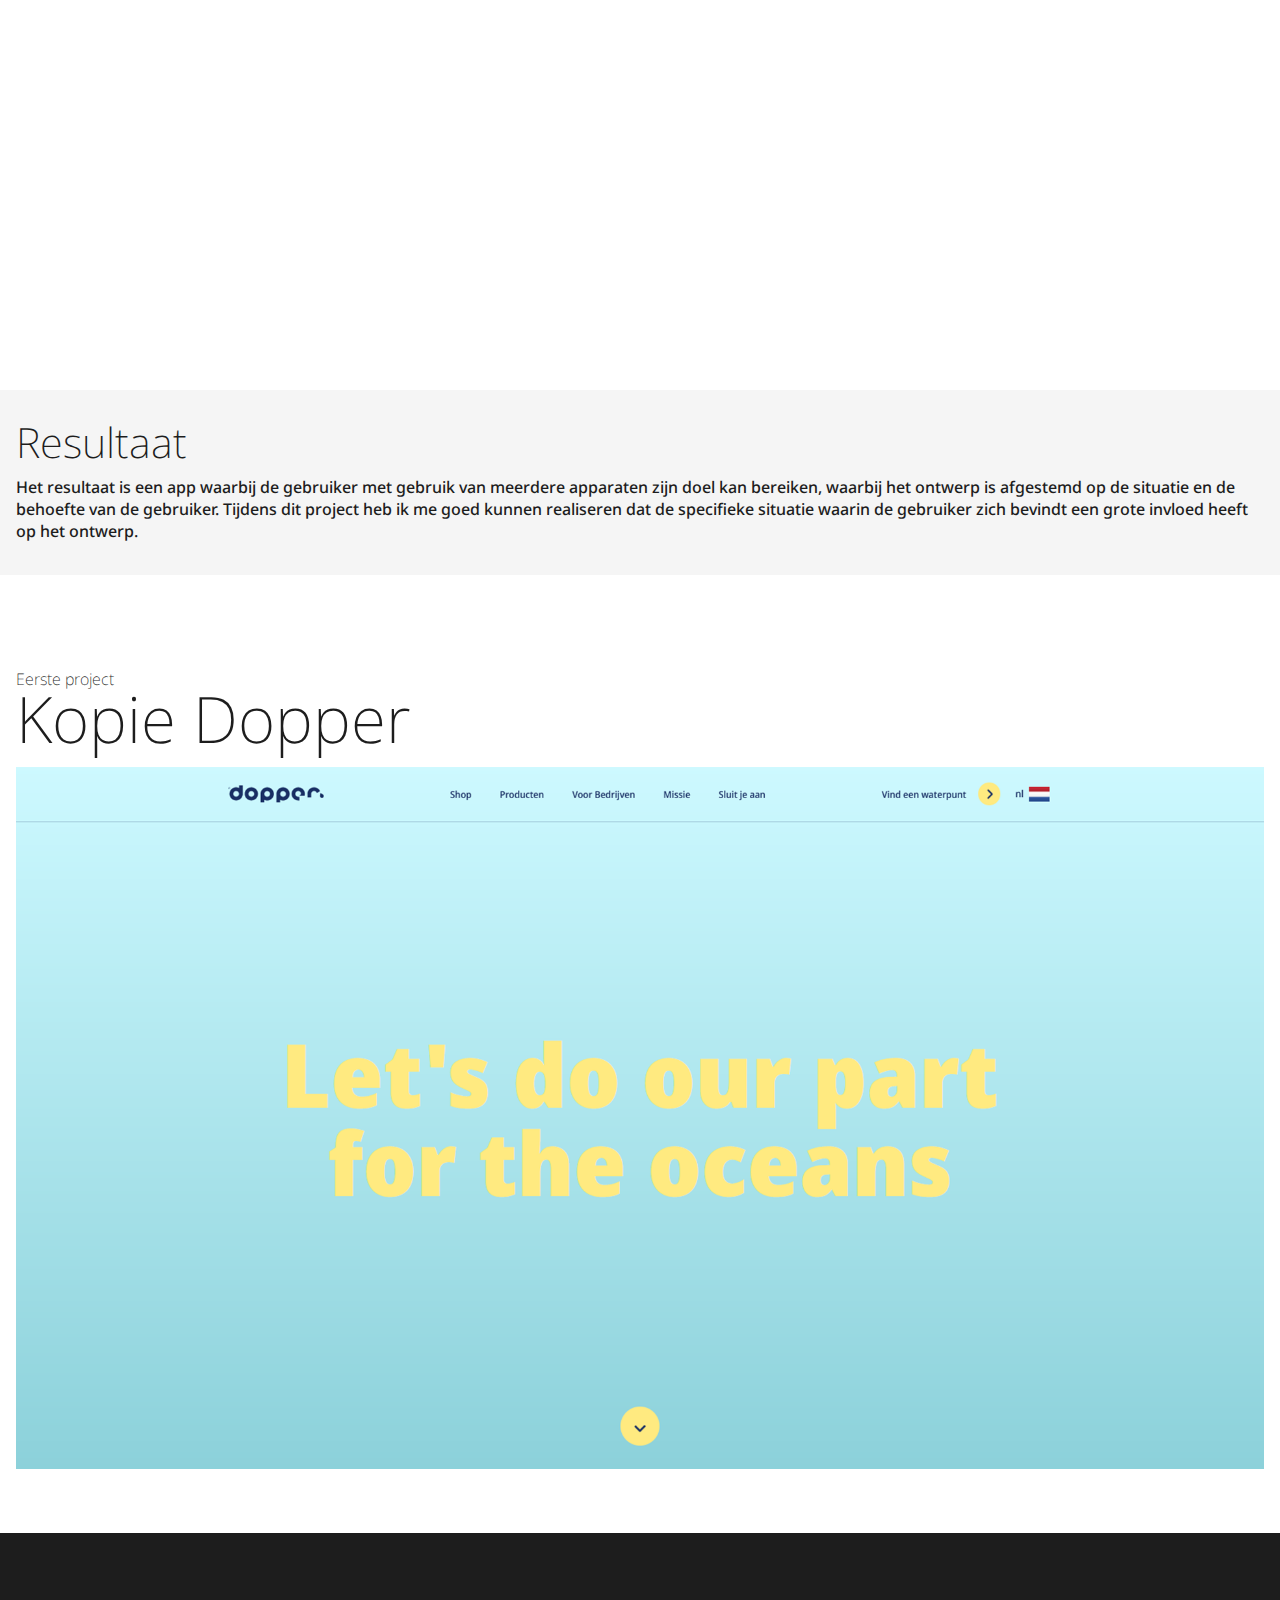
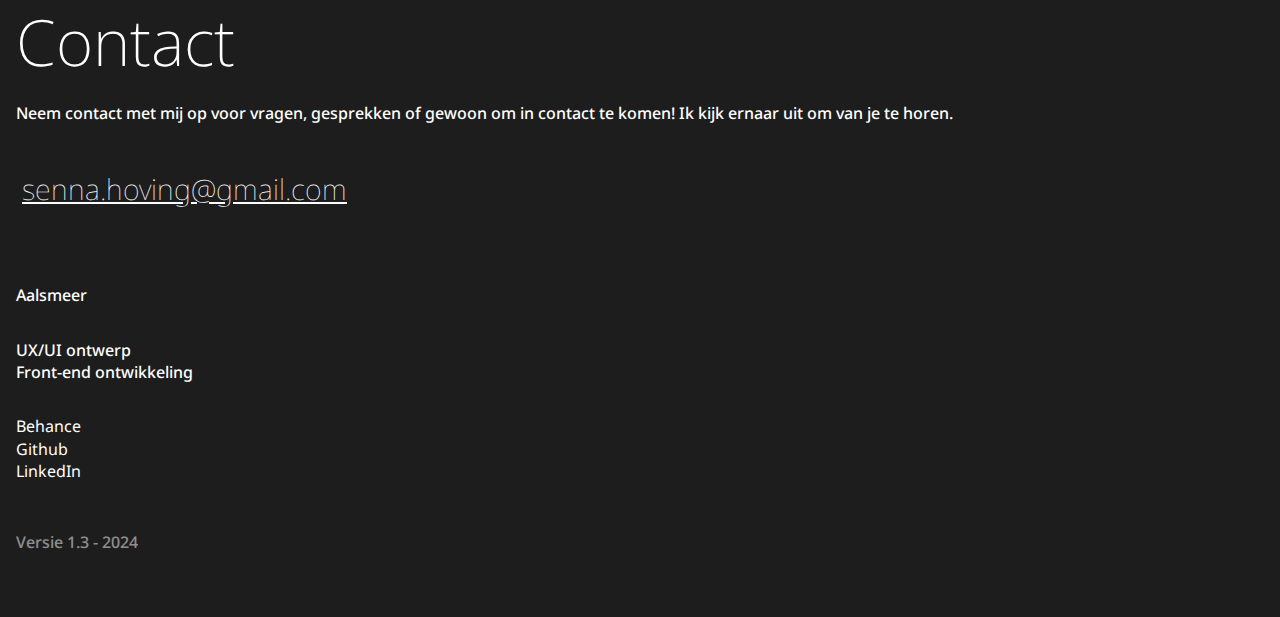
==== commit 4aea51fa: "update portfolio revieuw" ====
--- a/fitFlow.html
+++ b/fitFlow.html
@@ -4,22 +4,24 @@
     <meta charset="UTF-8">
     <meta name="viewport" content="width=device-width, initial-scale=1.0">
     <title>Fit Flow</title>
-    <link rel="stylesheet" href="style.css">
+    <link rel="stylesheet" href="styles/style.css">
 </head>
 <body class="project">
     <header>
         <nav>
-            <a href="index.html">• Senna</a>
+            <button><a href="index.html">• Senna</a></button>
+            <button>Menu</button>
             <div>
+                <a href="index.html">Home</a>
                 <a href="#introductie">introductie</a>
                 <a href="#uitdaging">uitdaging</a>
                 <a href="#resultaat">resultaat</a>
+                <div>
+                    <a href="">Behance</a>
+                    <a href="https://github.com/SennaHoving">Github</a>
+                    <a href="">LinkedIn</a>
+                </div>
             </div>
-            <button>
-                <p>Menu</p>
-                <span></span>
-                <span></span>
-            </button>
         </nav>
     </header>
     <section>
@@ -65,25 +67,21 @@
             <p>Het resultaat is een app waarbij de gebruiker met gebruik van meerdere apparaten zijn doel kan bereiken, waarbij het ontwerp is afgestemd op de situatie en de behoefte van de gebruiker. Tijdens dit project heb ik me goed kunnen realiseren dat de specifieke situatie waarin de gebruiker zich bevindt een grote invloed heeft op het ontwerp.</p>
         </div>
     </article>
-    <a href="kopieDopper.html">
-        <section>
+    <section>
+        <a href="kopieDopper.html">
             <h2>Eerste project</h2>
             <h3>Kopie Dopper</h3>
             <img src="images/contentKopieDopper/homeDetailpage.png" alt="">
-        </section>
-    </a>
+        </a>
+    </section>
     <footer id="footer">
         <h2>Contact</h2>
         <div>
             <p>Neem contact met mij op voor vragen, gesprekken of gewoon om in contact te komen! Ik kijk ernaar uit om van je te horen.</p>
-            <button>
-                <p>Stuur een mail</p>
-                <span></span>
-            </button>
+            <button>senna.hoving@gmail.com</button>
         </div>
         <div>
             <div>
-                <p>senna.hoving@gmail.com</p>
                 <p>Aalsmeer</p>
             </div>
             <div>
--- a/styles/style.css
+++ b/styles/style.css
@@ -0,0 +1,521 @@
+@import url('https://fonts.googleapis.com/css2?family=Noto+Sans:ital,wght@0,100..900;1,100..900&display=swap');
+
+/* http://meyerweb.com/eric/tools/css/reset/ - v2.0 | 20110126 - License: none (public domain) */
+html, body, div, span, applet, object, iframe,
+h1, h2, h3, h4, h5, h6, p, blockquote, pre,
+a, abbr, acronym, address, big, cite, code,
+del, dfn, em, img, ins, kbd, q, s, samp,
+small, strike, strong, sub, sup, tt, var,
+b, u, i, center,
+dl, dt, dd, ol, ul, li,
+fieldset, form, label, legend,
+table, caption, tbody, tfoot, thead, tr, th, td,
+article, aside, canvas, details, embed, 
+figure, figcaption, footer, header, hgroup, 
+menu, nav, output, ruby, section, summary,
+time, mark, audio, video {
+	margin: 0;
+	padding: 0;
+	border: 0;
+	font-size: 100%;
+	vertical-align: baseline;
+}
+/* HTML5 display-role reset for older browsers */
+article, aside, details, figcaption, figure, 
+footer, header, hgroup, menu, nav, section {
+	display: block;
+}
+body {
+	line-height: 1;
+}
+ol, ul {
+	list-style: none;
+}
+blockquote, q {
+	quotes: none;
+}
+blockquote:before, blockquote:after,
+q:before, q:after {
+	content: '';
+	content: none;
+}
+table {
+	border-collapse: collapse;
+	border-spacing: 0;
+}
+
+/* custom properties */
+:root {
+    --color-primary: #ffffff;
+    --color-secondary: #1d1d1d;
+    --color-accent: #FF4500;
+    --color-background: #F5F5F5;
+
+    --font-size-header: 4em; 
+    --font-size-tekst: 1em; 
+
+    --font-weight-header: 200;
+    --font-weight-tekst: 500;
+
+    --margin-side: 1em;
+    --margin-side-wide: 11em;
+    --margin-vertical: 4em;
+    --margin-vertical-wide: 12em;
+
+    --font-line-height-tekst: 1.4em;
+}
+
+/* styling general*/
+* {
+    font-family: 'Noto Sans';
+}
+
+body {
+    overflow-x: hidden;
+}
+
+h2 {
+    color: var(--color-secondary);
+    font-size: var(--font-size-header);
+    font-weight: var(--font-weight-header);
+}
+
+p {
+    color: var(--color-secondary);
+    font-size: var(--font-size-tekst);
+    font-weight: var(--font-weight-tekst);
+    line-height: var(--font-line-height-tekst);
+}
+
+a {
+    color: var(--color-secondary);
+    text-decoration: none;
+}
+
+section {
+    padding: var(--margin-vertical) var(--margin-side);
+}
+
+img {
+    background-color: var(--color-background);
+}
+
+/* intersection observer */
+.load {
+    opacity: 0;
+    transform: translateY(100px);
+    transition: opacity 0.5s, transform 1s;
+    transition-timing-function: ease-out;
+}
+
+.show {
+    opacity: 1;
+    transform: translateY(0);
+}
+
+/* nav */ 
+header nav {
+    position: fixed;
+    display: flex;
+    flex-direction: row;
+    z-index: 5;
+    width: 100%;
+    justify-content: space-between;
+    background-color: var(--color-primary);
+}
+
+nav button {
+    border: none;
+    background-color: initial;
+    padding: 0;
+    margin: 0.5em;
+    z-index: 10;
+    color: var(--color-secondary);
+    font-size: 1.2em;
+}
+
+nav button a {
+    color: var(--color-secondary);
+    transition: 0.5s;
+}
+
+nav button a:hover {
+    color: var(--color-accent);
+    transition: 1s;
+}
+
+nav.clear {
+    background-color: var(--color-primary);
+    transition: 1s;
+    visibility: visible;
+}
+
+nav.clear button {
+    color: var(--color-secondary);
+}
+
+nav.clear button a {
+    color: var(--color-secondary);
+}
+
+nav.clear button a:hover {
+    color: var(--color-accent);
+}
+
+nav.open button {
+    color: var(--color-primary);
+}
+
+nav > div {
+    position: absolute;
+    height: 100vh;
+    width: 100vw;
+    transform: translateX(100%);
+    transition-duration: 1s;
+    z-index: 8;
+    padding: calc(1.5 * var(--margin-vertical)) 0;
+    display: flex;
+    flex-direction: column;
+    gap: 1.5em;
+}
+
+nav.open > div {
+    background-color: var(--color-secondary);
+    transform: translateX(0);
+    transition-duration: 1s;
+}
+
+nav > div a {
+    font-size: 3em;
+    color: var(--color-primary);
+    font-weight: 100;
+    padding-left: 0.25em;
+}
+
+nav div a:hover {
+    color: var(--color-accent);
+}
+
+nav div > div {
+    position: absolute;
+    bottom: 13em;
+    display: flex;
+    align-items: end;
+    padding-left: 0.75em;
+    gap: 2em;
+}
+
+nav div > div a {
+    font-size: var(--font-size-tekst);
+    color: var(--color-primary);
+    font-weight: var(--font-weight-tekst);
+    padding: 0;
+}
+
+/* index */ 
+.slides {
+    background-color: var(--color-secondary);
+    height: 70vh;
+}
+
+section:first-of-type {
+    display: flex;
+    flex-direction: column;
+    gap: 1em;
+    background-color: var(--color-primary);
+}
+
+section:first-of-type h1 {
+    font-size: 2em;
+    font-weight: var(--font-weight-header);
+}
+
+section:first-of-type h1 span {
+    font-size: calc(0.5 * var(--font-size-header));
+}
+
+section:nth-of-type(2) {
+    display: flex;
+    flex-direction: column;
+    gap: 1em;
+}
+
+section:nth-of-type(2) > div {
+    display: flex;
+    flex-direction: column;
+    gap: 2em;
+}
+
+section:nth-of-type(2) a div img {
+    width: 100%;
+    margin-bottom: 1em;
+}
+
+section:nth-of-type(2) a div h3 {
+    margin-bottom: 0.5em;
+    font-weight: var(--font-weight-tekst);
+}
+
+section:nth-of-type(2) a div p {
+    margin-bottom: 0.5em;
+    font-weight: var(--font-weight-tekst);
+    opacity: 0.5;
+}
+
+section:nth-of-type(3) {
+    display: flex;
+    flex-direction: column;
+    gap: 1em;
+    background-color: var(--color-background);
+}
+
+section:nth-of-type(3) div:first-of-type {
+    display: flex;
+    flex-direction: column;
+    gap: 1em;
+}
+
+section:nth-of-type(3) img {
+    width: 100%;
+}
+
+/* footer */ 
+footer {
+    background-color: var(--color-secondary);
+    padding: var(--margin-vertical) var(--margin-side);
+    display: flex;
+    flex-direction: column;
+    gap: 1em;
+}
+
+footer p, footer h2, footer a {
+    color: var(--color-primary);
+    line-height: var(--font-line-height-tekst);
+}
+
+footer > div button {
+    background-color: inherit;
+    margin: 1.5em 0;
+    width: 100%;
+    border: none;
+    font-size: 1.8em;
+    font-weight: 100;
+    text-decoration: underline;
+    color: var(--color-primary);
+    text-align: start;
+}
+
+footer > div button:hover {
+    color: var(--color-accent);
+}
+
+footer > div:nth-of-type(2) {
+    display: flex;
+    flex-direction: column;
+    gap: 2em;
+    padding-top: 1em;
+}
+
+footer > div:nth-of-type(3) {
+    display: flex;
+    flex-direction: column;
+    padding: 1em 0 2em 0;
+}
+
+footer > p {
+    opacity: 0.5;
+}
+
+/* detail page */ 
+.project section:first-of-type {
+    padding: calc(2 * var(--margin-vertical)) var(--margin-side);
+}
+
+.project section:first-of-type h1 {
+    font-size: var(--font-size-header);
+    margin-bottom: 0.25em;
+}
+
+.project section:first-of-type div p:last-of-type {
+    opacity: 0.5;
+}
+
+.project section:first-of-type > a {
+    width: 65%;
+    margin-top: 2em;
+    font-weight: 600;
+    text-decoration: underline;
+    color: var(--color-secondary);
+}
+
+.project section:first-of-type > a:hover {
+    color: var(--color-accent);
+}
+
+.project > div {
+    height: fit-content;
+    line-height: 0;
+}
+
+.project > div img {
+    width: 100%;
+}
+
+.project article {
+    padding: 0;
+    display: flex;
+    flex-direction: column;
+    gap: 1em;
+}
+
+.project article div h2 {
+    font-size: calc(0.65 * var(--font-size-header));
+    font-weight: var(--font-weight-header);
+}
+
+.project article div {
+    padding: 0 var(--margin-side);
+    display: flex;
+    flex-direction: column;
+    gap: 0.75em;
+}
+
+.project article div:first-of-type, .project article div:nth-of-type(3), .project article div:last-of-type {
+    margin: 2em 0;
+    padding: 2em var(--margin-side);
+    background-color: var(--color-background);
+}
+
+.project article div:first-of-type {
+    margin: 0 0 2em 0;
+}
+
+.project article div img {
+    width: 100%;
+}
+
+.project .imgGal {
+    display: flex;
+    flex-direction: column;
+    gap: 1em;
+}
+
+.project section:last-of-type a {
+    display: flex;
+    flex-direction: column;
+}
+
+.project section:last-of-type > a h2 {
+    font-size: var(--font-size-tekst);
+}
+
+.project section:last-of-type > a h3 {
+    font-size: var(--font-size-header);
+    font-weight: var(--font-weight-header);
+    margin-bottom: 0.25em;
+}
+
+@media (min-width: 760px) {
+
+}
+
+@media (min-width: 1000px) {
+
+}
+
+@media (min-width: 1800px) {
+    section {
+        padding: var(--margin-vertical-wide) var(--margin-side-wide);
+    }
+
+    section:first-of-type h1 {
+        font-size: 3em;
+    }
+
+    section:first-of-type h1 span {
+        font-size: calc(1.2 * var(--font-size-header));
+    }
+
+    section:first-of-type p {
+        width: 50%;
+    }
+
+    section:nth-of-type(2) {
+        padding: var(--margin-vertical-wide) var(--margin-side-wide);
+        gap: 4em;
+    }
+
+    section:nth-of-type(2) > div {
+        display: grid;
+        grid-template-columns: 1fr 1fr 1fr;
+        gap: 1em;
+    }
+
+    section:nth-of-type(3) {
+        display: grid;
+        grid-template: auto auto / 1fr 1fr;
+        gap: 4em;
+    }
+
+    section:nth-of-type(3) h2 {
+        grid-area: 1 / 1 / 2 / 1;
+    }
+
+    section:nth-of-type(3) div:first-of-type {
+        grid-area: 2 / 1 / 3 / 1;
+    }
+
+    section:nth-of-type(3) div:last-of-type {
+        grid-area: 2 / 2 / 3 / 3;
+    }
+
+    footer {
+        padding: var(--margin-vertical-wide) var(--margin-side-wide) 2em var(--margin-side-wide);
+    }
+
+    footer p {
+        width: 50%;
+    }
+
+    footer > div button {
+        font-size: calc(1.3 * var(--font-size-header));
+        margin: 0.5em 0;
+    }
+
+    .project section:first-of-type {
+        padding: var(--margin-vertical-wide) var(--margin-side-wide);
+    }
+
+    .project section:first-of-type h1 {
+        font-size: calc(2 * var(--font-size-header));
+    }
+
+    .project section:first-of-type p {
+        font-size: calc(1.2 * var(--font-size-tekst));
+    }
+
+    .project article div {
+        display: grid;
+        grid-template-columns: 1fr 1fr;
+        align-items: center;
+        padding: 2em var(--margin-side-wide);
+    }
+
+    .project article div:first-of-type, .project article div:nth-of-type(3), .project article div:last-of-type {
+        padding: calc(0.5 * var(--margin-vertical-wide)) var(--margin-side-wide);
+    }
+
+    .project .imgGal {
+        display: flex;
+        flex-wrap: wrap;
+        flex-direction: row;
+    }
+
+    .project article div img {
+        max-width: 49%;
+    }
+
+    .project section:last-of-type a img {
+        width: 50%;
+    }
+}